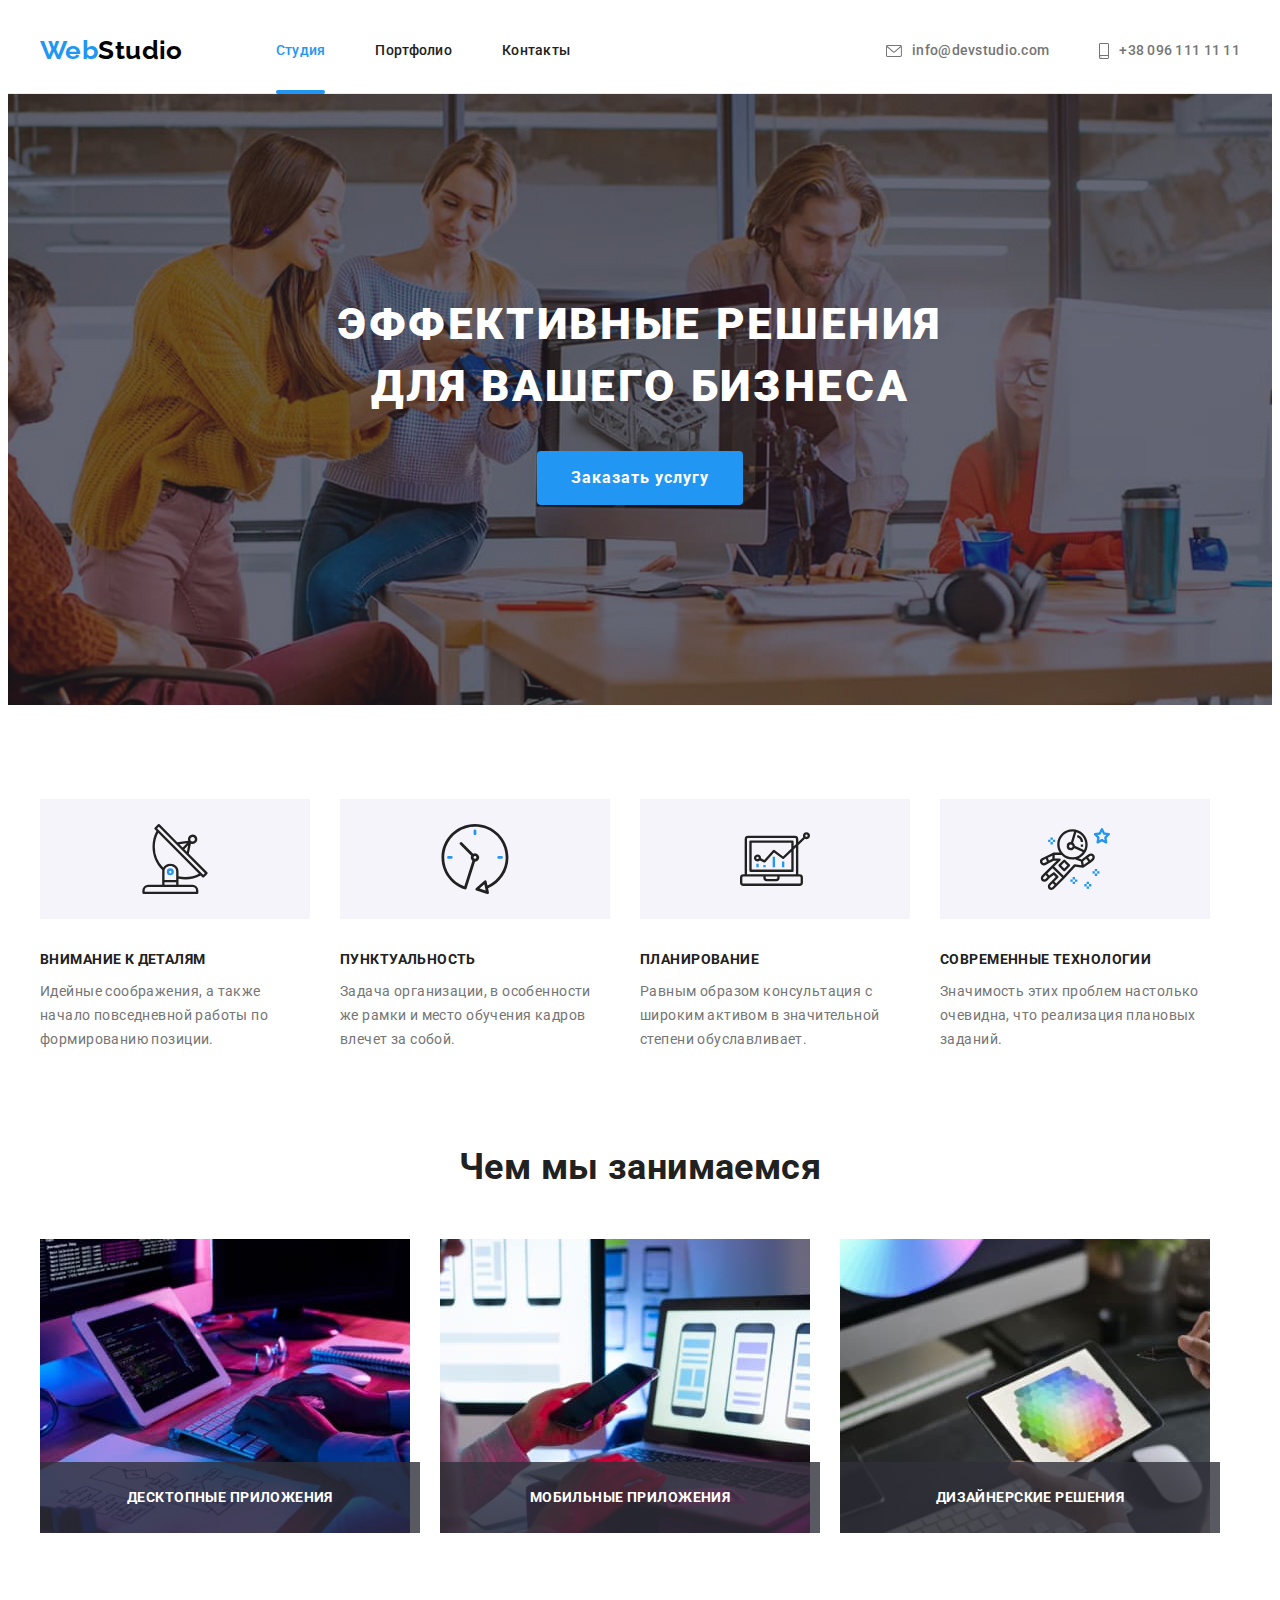
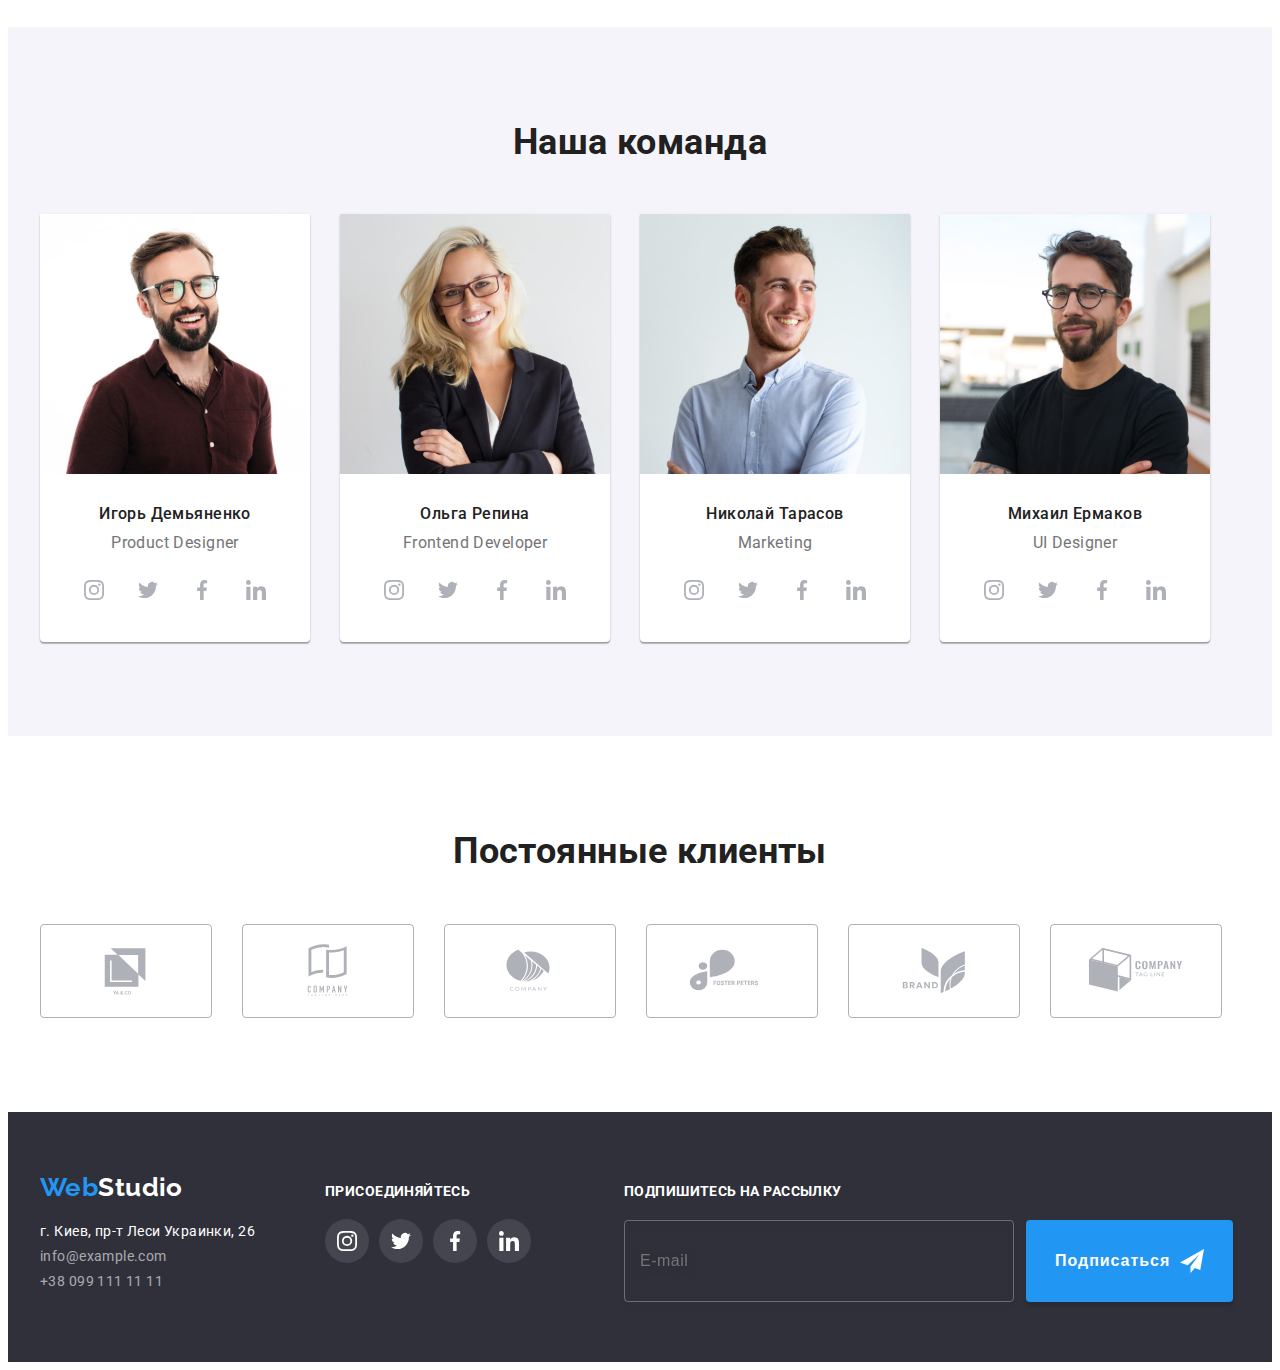
==== index.html @ ce12e142 "add base" ====
<!DOCTYPE html>
<html lang="ru">
  <head>
    <meta charset="UTF-8" />
    <meta http-equiv="X-UA-Compatible" content="IE=edge" />
    <meta name="viewport" content="width=device-width, initial-scale=1.0" />
    <title>Студія</title>
    <link rel="preconnect" href="https://fonts.googleapis.com" />
    <link rel="preconnect" href="https://fonts.gstatic.com" crossorigin />
    <link
      href="https://fonts.googleapis.com/css2?family=Raleway:wght@700&family=Roboto:wght@400;500;700;900&display=swap"
      rel="stylesheet"
    />
    <link
      rel="stylesheet"
      href="https://cdnjs.cloudflare.com/ajax/libs/modern-normalize/1.1.0/modern-normalize.min.css"
      integrity="sha512-wpPYUAdjBVSE4KJnH1VR1HeZfpl1ub8YT/NKx4PuQ5NmX2tKuGu6U/JRp5y+Y8XG2tV+wKQpNHVUX03MfMFn9Q=="
      crossorigin="anonymous"
      referrerpolicy="no-referrer"
    />
    <link rel="stylesheet" href="./css/styles.css" />
  </head>
  <body>
    <header class="page-header">
      <div class="container">
        <nav>
          <a href="./index.html" lang="en" class="link logo"
            ><span class="logo-accent">Web</span><span class="logo-main">Studio</span></a
          >
          <ul class="list site-nav">
            <li class="item"><a href="./index.html" class="link current">Студия</a></li>
            <li class="item"><a href="./portfolio.html" class="link">Портфолио</a></li>
            <li class="item"><a href="#" class="link">Контакты</a></li>
          </ul>
        </nav>

        <ul class="list contact-nav">
          <li class="item">
            <a href="mailto:info@devstudio.com" class="link"
              ><svg width="16" height="12 " class="icon-nav">
                <use href="./images/icons.svg#icon-mail"></use></svg
              >info@devstudio.com</a
            >
          </li>
          <li class="item">
            <a href="tel:+380961111111" class="link"
              ><svg width="10" height="16 " class="icon-nav">
                <use href="./images/icons.svg#icon-phone"></use></svg
              >+38 096 111 11 11</a
            >
          </li>
        </ul>
      </div>
    </header>

    <main>
      <section class="hero">
        <h1 class="hero-title">Эффективные решения для вашего бизнеса</h1>
        <button type="button" class="button" data-modal-open>Заказать услугу</button>
      </section>

      <section class="benefits section">
        <div class="container">
          <h2 class="visually-hidden">Наши преимущества</h2>
          <ul class="list">
            <li class="item">
              <div class="benefits-icon">
                <svg height="70" width="70">
                  <use href="./images/icons.svg#icon-antenna"></use>
                </svg>
              </div>
              <h3 class="title">Внимание к деталям</h3>
              <p class="text">
                Идейные соображения, а также начало повседневной работы по формированию позиции.
              </p>
            </li>
            <li class="item">
              <div class="benefits-icon">
                <svg height="70" width="70">
                  <use href="./images/icons.svg#icon-clock"></use>
                </svg>
              </div>
              <h3 class="title">Пунктуальность</h3>
              <p class="text">
                Задача организации, в особенности же рамки и место обучения кадров влечет за собой.
              </p>
            </li>
            <li class="item">
              <div class="benefits-icon">
                <svg height="70" width="70">
                  <use href="./images/icons.svg#icon-diagram"></use>
                </svg>
              </div>
              <h3 class="title">Планирование</h3>
              <p class="text">
                Равным образом консультация с широким активом в значительной степени обуславливает.
              </p>
            </li>
            <li class="item">
              <div class="benefits-icon">
                <svg height="70" width="70">
                  <use href="./images/icons.svg#icon-astronaut"></use>
                </svg>
              </div>
              <h3 class="title">Современные технологии</h3>
              <p class="text">
                Значимость этих проблем настолько очевидна, что реализация плановых заданий.
              </p>
            </li>
          </ul>
        </div>
      </section>

      <section class="about-us section">
        <div class="container">
          <h2 class="title">Чем мы занимаемся</h2>
          <ul class="list">
            <li class="item">
              <img src="./images/img-1.jpg" alt="Программист пишет код" width="370" height="294" />
              <p class="text">Десктопные приложения</p>
            </li>
            <li class="item">
              <img
                src="./images/img-2.jpg"
                alt="Дизайнер разрабатывает мобильный дизайн"
                width="370"
                height="294"
              />
              <p class="text">Мобильные приложения</p>
            </li>
            <li class="item">
              <img
                src="./images/img-3.jpg"
                alt="Дизайнер выбирает цвет на планшете"
                width="370"
                height="294"
              />
              <p class="text">Дизайнерские решения</p>
            </li>
          </ul>
        </div>
      </section>

      <section class="command section">
        <div class="container">
          <h2 class="title">Наша команда</h2>
          <ul class="list">
            <li class="command-card">
              <img
                src="./images/photo-1.jpg"
                alt="Игоря Демьяненко, фото"
                width="270"
                height="260"
                class="photo"
              />
              <h3 class="title">Игорь Демьяненко</h3>
              <p class="text">Product Designer</p>
              <ul class="command-social list">
                <li class="command-icon-box">
                  <a href="https://www.instagram.com/" class="command-icon-link link"
                    ><svg width="20" height="20" class="command-icon">
                      <use href="./images/icons.svg#icon-instagram"></use></svg
                  ></a>
                </li>
                <li class="command-icon-box">
                  <a href="https://twitter.com/" class="command-icon-link link"
                    ><svg width="20" height="20" class="command-icon">
                      <use href="./images/icons.svg#icon-twitter"></use></svg
                  ></a>
                </li>
                <li class="command-icon-box">
                  <a href="https://www.facebook.com/" class="command-icon-link link"
                    ><svg width="20" height="20" class="command-icon">
                      <use href="./images/icons.svg#icon-facebook"></use></svg
                  ></a>
                </li>
                <li class="command-icon-box">
                  <a href="https://www.linkedin.com/" class="command-icon-link link"
                    ><svg width="20" height="20" class="command-icon">
                      <use href="./images/icons.svg#icon-linkedin"></use></svg
                  ></a>
                </li>
              </ul>
            </li>
            <li class="command-card">
              <img
                src="./images/photo-2.jpg"
                alt="Ольга Репина, фото"
                width="270"
                height="260"
                class="photo"
              />
              <h3 class="title">Ольга Репина</h3>
              <p class="text">Frontend Developer</p>
              <ul class="command-social list">
                <li class="command-icon-box">
                  <a href="https://www.instagram.com/" class="command-icon-link link"
                    ><svg width="20" height="20" class="command-icon">
                      <use href="./images/icons.svg#icon-instagram"></use></svg
                  ></a>
                </li>
                <li class="command-icon-box">
                  <a href="https://twitter.com/" class="command-icon-link link"
                    ><svg width="20" height="20" class="command-icon">
                      <use href="./images/icons.svg#icon-twitter"></use></svg
                  ></a>
                </li>
                <li class="command-icon-box">
                  <a href="https://www.facebook.com/" class="command-icon-link link"
                    ><svg width="20" height="20" class="command-icon">
                      <use href="./images/icons.svg#icon-facebook"></use></svg
                  ></a>
                </li>
                <li class="command-icon-box">
                  <a href="https://www.linkedin.com/" class="command-icon-link link"
                    ><svg width="20" height="20" class="command-icon">
                      <use href="./images/icons.svg#icon-linkedin"></use></svg
                  ></a>
                </li>
              </ul>
            </li>
            <li class="command-card">
              <img
                src="./images/photo-3.jpg"
                alt="Николай Тарасов, фото"
                width="270"
                height="260"
                class="photo"
              />
              <h3 class="title">Николай Тарасов</h3>
              <p class="text">Marketing</p>
              <ul class="command-social list">
                <li class="command-icon-box">
                  <a href="https://www.instagram.com/" class="command-icon-link link"
                    ><svg width="20" height="20" class="command-icon">
                      <use href="./images/icons.svg#icon-instagram"></use></svg
                  ></a>
                </li>
                <li class="command-icon-box">
                  <a href="https://twitter.com/" class="command-icon-link link"
                    ><svg width="20" height="20" class="command-icon">
                      <use href="./images/icons.svg#icon-twitter"></use></svg
                  ></a>
                </li>
                <li class="command-icon-box">
                  <a href="https://www.facebook.com/" class="command-icon-link link"
                    ><svg width="20" height="20" class="command-icon">
                      <use href="./images/icons.svg#icon-facebook"></use></svg
                  ></a>
                </li>
                <li class="command-icon-box">
                  <a href="https://www.linkedin.com/" class="command-icon-link link"
                    ><svg width="20" height="20" class="command-icon">
                      <use href="./images/icons.svg#icon-linkedin"></use></svg
                  ></a>
                </li>
              </ul>
            </li>
            <li class="command-card">
              <img
                src="./images/photo-4.jpg"
                alt="Михаил Ермаков, фото"
                width="270"
                height="260"
                class="photo"
              />
              <h3 class="title">Михаил Ермаков</h3>
              <p class="text">UI Designer</p>
              <ul class="command-social list">
                <li class="command-icon-box">
                  <a href="https://www.instagram.com/" class="command-icon-link link"
                    ><svg width="20" height="20" class="command-icon">
                      <use href="./images/icons.svg#icon-instagram"></use></svg
                  ></a>
                </li>
                <li class="command-icon-box">
                  <a href="https://twitter.com/" class="command-icon-link link"
                    ><svg width="20" height="20" class="command-icon">
                      <use href="./images/icons.svg#icon-twitter"></use></svg
                  ></a>
                </li>
                <li class="command-icon-box">
                  <a href="https://www.facebook.com/" class="command-icon-link link"
                    ><svg width="20" height="20" class="command-icon">
                      <use href="./images/icons.svg#icon-facebook"></use></svg
                  ></a>
                </li>
                <li class="command-icon-box">
                  <a href="https://www.linkedin.com/" class="command-icon-link link"
                    ><svg width="20" height="20" class="command-icon">
                      <use href="./images/icons.svg#icon-linkedin"></use></svg
                  ></a>
                </li>
              </ul>
            </li>
          </ul>
        </div>
      </section>

      <section class="clients section">
        <h2 class="title">Постоянные клиенты</h2>

        <div class="container">
          <ul class="list clients">
            <li class="clients-icon-box">
              <a href="#" class="clients-icon-link link"
                ><svg width="106" height="60" class="clients-icon">
                  <use href="./images/icons.svg#icon-logo-1"></use></svg
              ></a>
            </li>
            <li class="clients-icon-box">
              <a href="#" class="clients-icon-link link"
                ><svg width="106" height="60" class="clients-icon">
                  <use href="./images/icons.svg#icon-logo-2"></use></svg
              ></a>
            </li>
            <li class="clients-icon-box">
              <a href="#" class="clients-icon-link link"
                ><svg width="106" height="60" class="clients-icon">
                  <use href="./images/icons.svg#icon-logo-3"></use></svg
              ></a>
            </li>
            <li class="clients-icon-box">
              <a href="#" class="clients-icon-link link"
                ><svg width="106" height="60" class="clients-icon">
                  <use href="./images/icons.svg#icon-logo-4"></use></svg
              ></a>
            </li>
            <li class="clients-icon-box">
              <a href="#" class="clients-icon-link link"
                ><svg width="106" height="60" class="clients-icon">
                  <use href="./images/icons.svg#icon-logo-5"></use></svg
              ></a>
            </li>
            <li class="clients-icon-box">
              <a href="#" class="clients-icon-link link"
                ><svg width="106" height="60" class="clients-icon">
                  <use href="./images/icons.svg#icon-logo-6"></use></svg
              ></a>
            </li>
          </ul>
        </div>
      </section>
    </main>

    <footer class="footer">
      <div class="container">
        <div class="contact">
          <a href="#" lang="en" class="link logo"
            ><span class="logo-accent">Web</span><span class="logo-invert">Studio</span></a
          >
          <address class="footer-contacts">
            <ul class="list">
              <li class="item">
                <a href="https://bit.ly/3pXMvUd" class="link address"
                  >г. Киев, пр-т Леси Украинки, 26</a
                >
              </li>
              <li class="item">
                <a href="mailto:info@example.com" class="link">info@example.com</a>
              </li>
              <li class="item"><a href="tel:+380991111111" class="link">+38 099 111 11 11</a></li>
            </ul>
          </address>
        </div>

        <div class="social">
          <p class="title">присоединяйтесь</p>

          <ul class="social-list list">
            <li class="icon-box">
              <a href="https://www.instagram.com/" class="command-icon-link link"
                ><svg width="20" height="20" class="icon">
                  <use href="./images/icons.svg#icon-instagram"></use></svg
              ></a>
            </li>
            <li class="icon-box">
              <a href="https://twitter.com/" class="command-icon-link link"
                ><svg width="20" height="20" class="icon">
                  <use href="./images/icons.svg#icon-twitter"></use></svg
              ></a>
            </li>
            <li class="icon-box">
              <a href="https://www.facebook.com/" class="command-icon-link link"
                ><svg width="20" height="20" class="icon">
                  <use href="./images/icons.svg#icon-facebook"></use></svg
              ></a>
            </li>
            <li class="icon-box">
              <a href="https://www.linkedin.com/" class="command-icon-link link"
                ><svg width="20" height="20" class="icon">
                  <use href="./images/icons.svg#icon-linkedin"></use></svg
              ></a>
            </li>
          </ul>
        </div>

        <div class="subscribe">
          <p class="title subscribe-title">Подпишитесь на рассылку</p>
          <form class="subscribe-form">
            <input type="email" name="subscribe-mail" class="subscribe-mail" placeholder="E-mail">
            <button type="submit" class="subscribe-button"><span class="subscribe-button-text">Подписаться</span><svg width="24" height="24"><use href="./images/icons.svg#icon-send"></use></svg></button>
          </form>
        </div>
      </div>
    </footer>
    <div class="overlay is-hidden" data-modal >
      <div class="modal">
        <button type="button" class="modal-close" data-modal-close>
          <svg width="11" height="11"><use href="./images/icons.svg#icon-close" class="close-icon"></use></svg>
        </button>
        
        <p class="modal-title title">Оставьте свои данные, мы вам перезвоним</p>
        
        <form class="modal-form">
          <div class="modal-inputs">
            <div class="modal-field">
            <label for="user-name" class="modal-label">Имя</label>
            <div class="input-wrap">
              <input type="text" name="user-name" id="user-name" class="modal-input">
              <svg class="input-icon" width="18" height="18">
                <use href="./images/icons.svg#icon-user-name"></use>
              </svg>
            </div>
          </div>

          <div class="modal-field">
            <label for="user-phone" class="modal-label">Телефон</label>
            <div class="input-wrap">
              <input type="tel" name="user-phone" id="user-phone" class="modal-input">
              <svg class="input-icon" width="18" height="18">
                <use href="./images/icons.svg#icon-user-phone"></use>
              </svg>
            </div>
          </div>

          <div class="modal-field">
            <label for="user-mail" class="modal-label">Почта</label>
            <div class="input-wrap">
              <input type="email" name="user-mail" id="user-mail" class="modal-input">
              <svg class="input-icon" width="18" height="18">
                <use href="./images/icons.svg#icon-user-mail"></use>
              </svg>
            </div>
          </div>

          <div class="modal-field">
            <label for="user-text" class="modal-label">Комментарий</label>
            <textarea name="user-text" id="user-text" class="input-textarea" placeholder="Введите текст"></textarea>
          </div>
        </div>

        <div class="modal-field check">
          <input type="checkbox" name="policy" id="policy" class="visually-hidden input-check">
          <label for="policy" class="check-text">
            <span>
            <svg class="check-icon" width="14" height="13">
              <use href="./images/icons.svg#icon-check"></use>
            </svg>
          </span>
          Соглашаюсь с рассылкой и принимаю <a href="#" class="offer-link">Условия договора</a>
        </label>
      </div>
        <div class="button-wrap">        
          <button type="submit" class="modal-button">Отправить</button>
        </div>
        </form>
      </div>
    </div>

    <script src="./js/modal.js"></script>
  </body>
</html>
---- css/styles.css ----
/* Переменные */

:root {
  --primary-background-color: #ffffff;
  --secondary-background-color: #f5f4fa;
  --primary-text-color: #757575;
  --secondary-text-color: #212121;
  --accent: #2196f3;
  --button-hover: #188ce8;
  --logo-color: #000000;
  --input-text-color: #000000;
  --invert-text-color: #ffffff;
  --third-text-color: rgba(255, 255, 255, 0.6);
  --third-background-color: #2f303a;
  --header-border: #ececec;
  --card-set-gap: 30px;
  --icon-color: #afb1b8;
  --main-transition: 250ms cubic-bezier(0.4, 0, 0.2, 1);
}

/* Общие стили и стили для сброса */
body {
  font-family: 'Roboto', sans-serif;
  background-color: var(--primary-background-color);
  color: var(--primary-text-color);
  font-size: 14px;
  letter-spacing: 0.03em;
}

.visually-hidden {
  position: absolute;
  width: 1px;
  height: 1px;
  margin: -1px;
  border: 0;
  padding: 0;

  white-space: nowrap;
  clip-path: inset(100%);
  clip: rect(0 0 0 0);
  overflow: hidden;
}

.container {
  width: 1200px;
  padding-left: 15px;
  padding-right: 15px;
  margin-left: auto;
  margin-right: auto;
}

.section {
  padding-top: 94px;
  padding-bottom: 94px;
}

img {
  display: block;
  max-width: 100%;
  height: auto;
}

.list {
  list-style: none;
  padding: 0;
  margin: 0;
}

.title {
  color: var(--secondary-text-color);
  margin: 0;
}

.text {
  margin: 0;
}

.link {
  text-decoration: none;
}

.logo {
  font-family: 'Raleway', sans-serif;
  font-weight: 700;
  font-size: 26px;
  line-height: 1.2;
}

/* Хедер */
.page-header {
  border-bottom: 1px solid var(--header-border);
}

.page-header > .container {
  display: flex;
  align-items: center;
}

.page-header nav {
  display: flex;
  align-items: center;
}

.page-header .logo {
  margin-right: 93px;
}

.logo-accent {
  color: var(--accent);
}

.logo-main {
  color: var(--logo-color);
}

.site-nav,
.contact-nav {
  display: flex;
  margin-left: auto;
}

.site-nav .item:not(:last-child),
.contact-nav .item:not(:last-child) {
  margin-right: 50px;
}

.icon-nav {
  fill: currentColor;
  margin-right: 10px;
}

.site-nav .link {
  display: inline-block;

  color: var(--secondary-text-color);

  padding-top: 32px;
  padding-bottom: 32px;

  font-weight: 500;
  line-height: 1.14;
  letter-spacing: 0.02em;
  transition: color var(--main-transition);
}

.site-nav .link:hover,
.site-nav .link:focus {
  color: var(--accent);
}

.site-nav .current {
  position: relative;
  color: var(--accent);
}

.site-nav .current::after {
  position: absolute;
  content: '';
  width: 100%;
  height: 4px;
  border-radius: 2px;
  bottom: -4px;
  left: 0;
  background-color: var(--accent);
}

.contact-nav .link {
  display: flex;
  align-items: center;
  color: var(--primary-text-color);

  padding-top: 32px;
  padding-bottom: 32px;

  font-weight: 500;
  line-height: 1.5;
  letter-spacing: 0.02em;

  transition: color var(--main-transition);
}

.contact-nav .link:hover,
.contact-nav .link:focus {
  color: var(--accent);
}

/* Футер */
.footer {
  background-color: var(--third-background-color);
  padding-top: 60px;
  padding-bottom: 60px;
}

.footer .container {
  display: flex;
  align-items: baseline;
}

.footer .contact {
  margin-right: 70px;
}

.footer .link.logo {
  display: inline-block;
  margin-bottom: 20px;
}

.logo-invert {
  color: var(--invert-text-color);
}

.footer-contacts {
  font-style: normal;
}

.footer-contacts .item:not(:last-child) {
  margin-bottom: 9px;
}

.footer-contacts .link {
  color: var(--third-text-color);
  transition: color var(--main-transition);
}

.footer-contacts .link:hover,
.footer-contacts .link:focus {
  color: var(--accent);
}

.footer-contacts .address {
  color: var(--invert-text-color);
}

.footer .social{
  margin-right: 93px;
}

.social .title {
  font-weight: 700;
  font-size: 14px;
  line-height: 1.15;
  text-transform: uppercase;
  color: var(--invert-text-color);
  margin-bottom: 20px;
}

.social-list {
  display: flex;
}

.footer .icon-box {
  display: flex;
  width: 44px;
  height: 44px;
  background-color: rgba(255, 255, 255, 0.1);
  border-radius: 50%;
  justify-content: center;
  align-items: center;
  transition: background-color var(--main-transition);
}

.footer .icon-box:not(:last-child) {
  margin-right: 10px;
}

.footer .icon-box > .link {
  display: flex;
  fill: var(--invert-text-color);
}

.footer .icon-box:hover {
  background-color: var(--accent);
}

/* Герой */
.hero {
  background-color: var(--third-background-color);
  background-image: linear-gradient(to right, rgba(47, 48, 58, 0.4), rgba(47, 48, 58, 0.4)),
    url('../images/hero-bg.jpg');
  background-position: center;
  max-width: 1600px;
  margin: 0 auto;
  background-size: cover;
  background-repeat: no-repeat;

  text-align: center;

  padding-top: 200px;
  padding-bottom: 200px;
}

.hero-title {
  color: var(--invert-text-color);

  margin-top: 0;
  margin-bottom: 34px;
  margin-left: auto;
  margin-right: auto;

  width: 696px;

  font-weight: 900;
  font-size: 44px;
  line-height: 1.4;
  letter-spacing: 0.06em;
  text-transform: uppercase;
}

.button {
  display: inline-block;
  background-color: var(--accent);
  border-radius: 4px;
  border-color: transparent;
  color: var(--invert-text-color);
  padding: 10px 32px;
  font-family: inherit;
  font-weight: 700;
  font-size: 16px;
  line-height: 1.88;
  text-align: center;
  letter-spacing: 0.06em;

  transition: background-color var(--main-transition);
}

.button:hover {
  cursor: pointer;
}

.button:hover,
.button:focus {
  background-color: var(--button-hover);
}

/* Преимущества */
.benefits .list {
  display: flex;
}

.benefits .item {
  width: 270px;
}

.benefits .item:not(:last-child) {
  margin-right: 30px;
}

.benefits-icon {
  background-color: var(--secondary-background-color);
  width: 270px;
  height: 120px;
  align-items: center;
  display: flex;
  align-items: center;
  justify-content: center;
  margin-bottom: 30px;
}

.benefits .title {
  margin-bottom: 10px;

  font-weight: 700;
  font-size: 14px;
  line-height: 1.5;
  text-transform: uppercase;
}

.benefits .text {
  line-height: 1.7;
}

/* Чем мы занимаемся */
.about-us {
  padding-top: 0%;
}

.about-us .list {
  display: flex;
}

.about-us .item:not(:last-child) {
  margin-right: 30px;
}

.about-us .title {
  margin-bottom: 50px;

  font-weight: 700;
  font-size: 36px;
  line-height: 1.2;
  text-align: center;
}

.about-us .item {
  position: relative;
}

.about-us .text {
  position: absolute;
  bottom: 0;
  width: 100%;
  padding: 27px 5px;

  background: rgba(47, 48, 58, 0.8);

  font-weight: 700;
  font-size: 14px;
  line-height: 1.2;
  text-align: center;
  letter-spacing: 0.03em;
  text-transform: uppercase;

  color: var(--invert-text-color);
}

/* Команда */
.command {
  background-color: var(--secondary-background-color);
}

.command .list {
  display: flex;
}

.command .title {
  font-weight: 700;
  margin-bottom: 50px;
  font-size: 36px;
  line-height: 1.2;
  text-align: center;
}

.command-card {
  width: 270px;

  background: var(--primary-background-color);

  box-shadow: 0px 1px 3px rgba(0, 0, 0, 0.12), 0px 1px 1px rgba(0, 0, 0, 0.14),
    0px 2px 1px rgba(0, 0, 0, 0.2);
  border-radius: 0px 0px 4px 4px;
}

.command-card:not(:last-child) {
  margin-right: 30px;
}

.command-card .photo {
  margin-bottom: 30px;
}

.command-card .title {
  margin-bottom: 10px;
  font-weight: 500;
  font-size: 16px;
  line-height: 1.2;
  text-align: center;
}

.command-card .text {
  font-size: 16px;
  line-height: 1.2;
  text-align: center;
  margin-bottom: 16px;
}

.command-social {
  display: flex;
  width: 206px;
  margin: 0 auto 30px;
}

.command-icon-box:not(:last-child) {
  margin-right: 10px;
}

.command-icon-link {
  width: 44px;
  height: 44px;
  border-radius: 50%;
  background-color: transparent;
  display: flex;
  align-items: center;
  justify-content: center;
  transition: background-color var(--main-transition);
}

.command-icon {
  fill: var(--icon-color);
  transition: fill var(--main-transition);
}

.command-icon-link:hover {
  background-color: var(--accent);
}

.command-icon-link:hover > .command-icon {
  fill: var(--invert-text-color);
}

/* Клиенты */
.clients .title {
  margin-top: 0;
  margin-bottom: 50px;

  font-weight: 700;
  font-size: 36px;
  line-height: 1.2;
  text-align: center;
  color: var(--secondary-text-color);
}

.clients.list {
  display: flex;
}

.clients-icon-box:not(:last-child) {
  margin-right: 30px;
}

.clients-icon-link {
  width: 170px;
  height: 92px;
  border-radius: 4px;
  border: 1px solid;
  border-color: var(--icon-color);
  display: flex;
  justify-content: center;
  align-items: center;
  transition: border-color var(--main-transition);
}

.clients-icon {
  fill: var(--icon-color);
  transition: fill var(--main-transition);
}

.clients-icon-link:hover {
  border-color: var(--accent);
}

.clients-icon-link:hover .clients-icon {
  fill: var(--accent);
}

/* Портфолио */

.portfolio .menu {
  display: flex;
  justify-content: center;
  margin-bottom: 50px;
}

.button-menu {
  background-color: var(--secondary-background-color);
  border-radius: 4px;
  border-color: transparent;
  color: var(--secondary-text-color);

  padding: 6px 22px;

  font-family: inherit;
  font-weight: 500;
  font-size: 16px;
  line-height: 1.6;
  text-align: center;

  transition: background-color var(--main-transition), box-shadow var(--main-transition),
    color var(--main-transition);
}

.menu .item:not(:last-child) {
  margin-right: 8px;
}

.button-menu:hover,
.button-menu:focus {
  background-color: var(--accent);
  box-shadow: 0px 3px 1px rgba(0, 0, 0, 0.1), 0px 1px 2px rgba(0, 0, 0, 0.08),
    0px 2px 2px rgba(0, 0, 0, 0.12);
  color: var(--invert-text-color);
}

/* Карточки и сетка - Портфолио */

.portfolio .cards {
  display: flex;
  flex-wrap: wrap;

  margin-right: calc(-1 * var(--card-set-gap));
  margin-bottom: calc(-1 * var(--card-set-gap));
}

.portfolio-card {
  flex-basis: calc(100% / 3 - var(--card-set-gap));
  margin-right: var(--card-set-gap);
  margin-bottom: var(--card-set-gap);
  border-left: 1px solid #eeeeee;
  border-right: 1px solid #eeeeee;
  border-bottom: 1px solid #eeeeee;

  transition: box-shadow var(--main-transition);
}

.portfolio-card:hover {
  box-shadow: 0px 1px 1px rgba(0, 0, 0, 0.12), 0px 4px 4px rgba(0, 0, 0, 0.06),
    1px 4px 6px rgba(0, 0, 0, 0.16);
}

.portfolio-card:hover .hidden-text {
  transform: translateY(0%);
}

.portfolio-card .content {
  padding: 20px 24px;
}

.portfolio-card .title {
  margin-bottom: 5px;

  font-weight: 700;
  font-size: 18px;
  line-height: 2;
  letter-spacing: 0.06em;
}

.portfolio-card .wrapper {
  position: relative;
  overflow: hidden;
}

.portfolio-card .text {
  font-size: 16px;
  line-height: 1.9;
}

.portfolio-card .hidden-text {
  position: absolute;
  top: 0;
  color: var(--invert-text-color);
  background: rgba(33, 150, 243, 0.9);
  font-size: 18px;
  line-height: 1.56;
  letter-spacing: 0.03em;
  padding: 63px 24px;
  transform: translateY(100%);
  transition: transform var(--main-transition);
}

/* Модалка */

.overlay {
  width: 100%;
  height: 100%;
  position: fixed;
  top: 0;
  background: rgba(0, 0, 0, 0.2);
  transition: opacity var(--main-transition), visibility var(--main-transition);
}

.overlay.is-hidden .modal {
  transform: translate(-50%, -50%) scale(0);
}

.modal {
  position: absolute;
  width: 528px;
  height: 581px;
  background: var(--primary-background-color);
  box-shadow: 0px 1px 3px rgba(0, 0, 0, 0.12), 0px 1px 1px rgba(0, 0, 0, 0.14),
    0px 2px 1px rgba(0, 0, 0, 0.2);
  border-radius: 4px;
  padding: 40px;
  top: 50%;
  left: 50%;
  transform: translate(-50%, -50%);
  transition: transform var(--main-transition);
}

.modal-close {
  position: absolute;
  top: 8px;
  right: 8px;
  width: 30px;
  height: 30px;
  padding: 10px;

  background: var(--primary-background-color);
  border: 1px solid rgba(0, 0, 0, 0.1);
  border-radius: 50%;

  display: flex;
  justify-content: center;
  align-items: center;
}

.close-icon {
  fill: var(--logo-color);
  transition: fill var(--main-transition);

}

.modal-close:hover .close-icon,
.modal-close:focus .close-icon{
  fill: var(--accent);
}

.is-hidden {
  opacity: 0;
  visibility: hidden;
  pointer-events: none;
}

.modal-title{
font-weight: 700;
font-size: 20px;
line-height: 1.15;
text-align: center;
letter-spacing: 0.03em;
color:var(--secondary-text-color);
margin-bottom: 12px;
}

.modal-inputs{
  margin-bottom: 20px;
}

.modal-field.check{
margin-bottom: 30px;
}

.modal-input,
.input-textarea{
  outline: none;
  width: 100%;
  height: 40px;
  border: 1px solid rgba(33, 33, 33, 0.2);
  border-radius: 4px;

  padding: 12px 42px;
  font-size: 14px;
  line-height: 1.5;
  letter-spacing: 0.01em;
  color: var(--input-text-color);
  transition: border var(--main-transition); 

}

.modal-input:focus,
.input-textarea:focus{
  border: 1px solid var(--accent);
}

.input-wrap{
  position: relative;
  margin-top: 4px;
}

.input-icon{
  position: absolute;
  top: 50%;
  transform: translateY(-50%);
  left: 12px;
  fill: var(--secondary-text-color);
  transition: fill var(--main-transition); 
}

.modal-input:focus + .input-icon{
  fill: var(--accent);
}

.input-textarea{
  margin-top: 4px;
  padding: 12px 16px;
  height: 120px;
  resize: none;
}

.input-textarea::placeholder{
  font-weight: 400;
font-size: 14px;
line-height: 1.14;
letter-spacing: 0.01em;

color: rgba(117, 117, 117, 0.5);
}

.check-text,
.offer-link{
font-weight: 400;
font-size: 14px;
line-height: 1.71;
letter-spacing: 0.03em;
color: var(--primary-text-color);
display: flex;
justify-content: center;
}

.check-text span{
  display: flex;
  justify-content: center;
  align-items: center;
  width: 16px;
  height: 15px;
  border: 2px solid #303030;
  border-radius: 2px;
  margin-right: 10px;
  transition: background-color var(--main-transition), border var(--main-transition); 

}

.check-icon{
  fill:transparent;
  transition: fill var(--main-transition); 

}

.input-check:checked + .check-text span{
  background-color: var(--accent);
  border: none;
}

.input-check:checked + .check-text .check-icon{
  fill: var(--primary-background-color);
}


.offer-link{
  color: var(--accent);
  text-decoration: underline var(--accent);
}

.button-wrap{
  text-align: center;
}

.modal-button{
  display: inline-block;
  background-color: var(--accent);
  border-radius: 4px;
  border-color: transparent;
  color: var(--invert-text-color);
  font-family: inherit;
  font-weight: 700;
  font-size: 16px;
  line-height: 1.88;
  text-align: center;
  letter-spacing: 0.06em;
  padding: 10px 55px;
  transition: background-color var(--main-transition); 
}

.modal-button:hover {
  cursor: pointer;
}

.modal-button:hover,
.modal-button:focus {
  background-color: var(--button-hover);
}

/* Subscribe form */
.subscribe-form{
  display: flex;
}

.subscribe-title{
font-weight: 700;
font-size: 14px;
line-height: 1.14;
letter-spacing: 0.03em;
text-transform: uppercase;
color: var(--invert-text-color);
margin-bottom: 20px;
}

.subscribe-mail{
width: 358px;
height: 50px;
outline: none;
border: 1px solid rgba(255, 255, 255, 0.3);
filter: drop-shadow(0px 4px 4px rgba(0, 0, 0, 0.15));
border-radius: 4px;
background-color: transparent;
padding: 15px 15px;
margin-right: 12px;
font-weight: 400;
font-size: 16px;
line-height: 1.25;
letter-spacing: 0.03em;
color: rgba(255, 255, 255, 0.6);
}

.subscribe-button{
  display: flex;
  align-items: center;
  background-color: var(--accent);
  border-radius: 4px;
  border: 0px transparent solid;
  box-shadow: 0px 4px 4px rgba(0, 0, 0, 0.15);
  padding: 10px 29px;
}

.subscribe-button-text{
  color: var(--invert-text-color);
  font-family: inherit;
  font-weight: 700;
  font-size: 16px;
  line-height: 1.88;
  text-align: center;
  letter-spacing: 0.06em;
  margin-right: 10px;
}
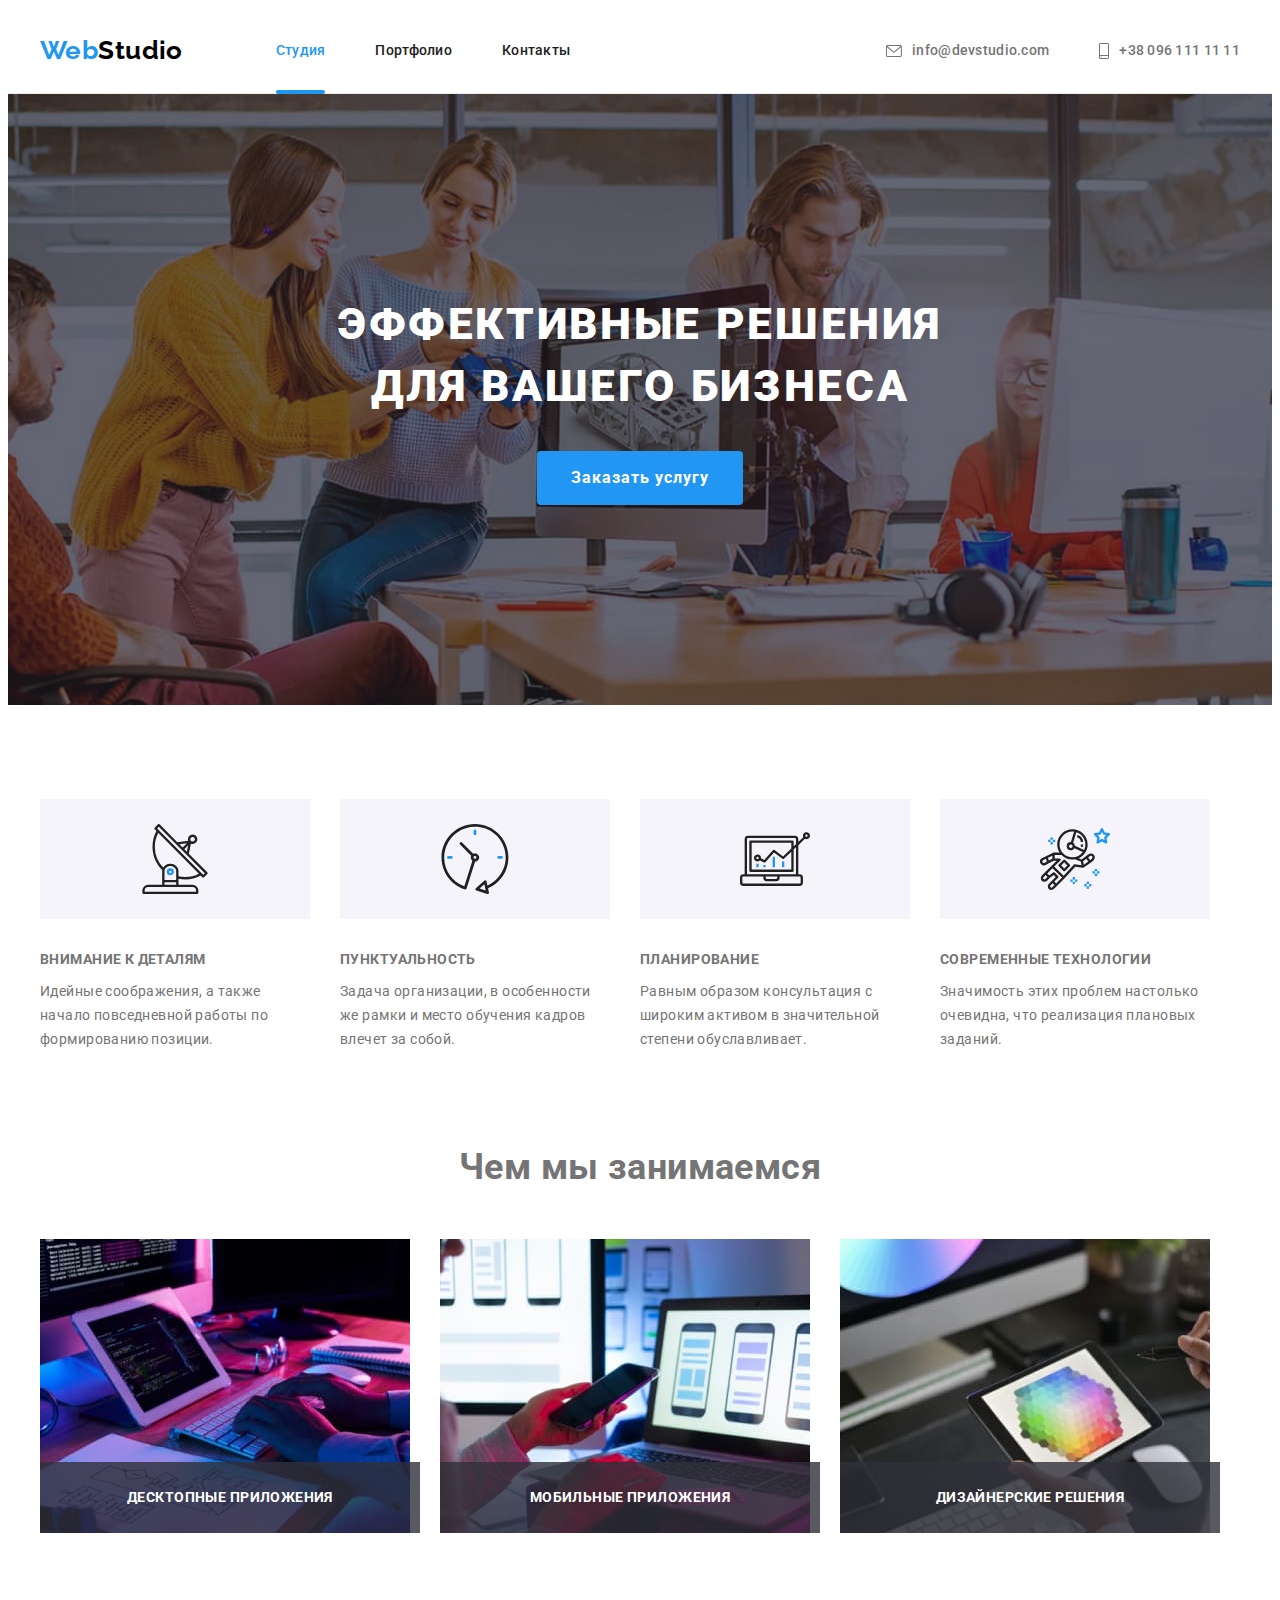
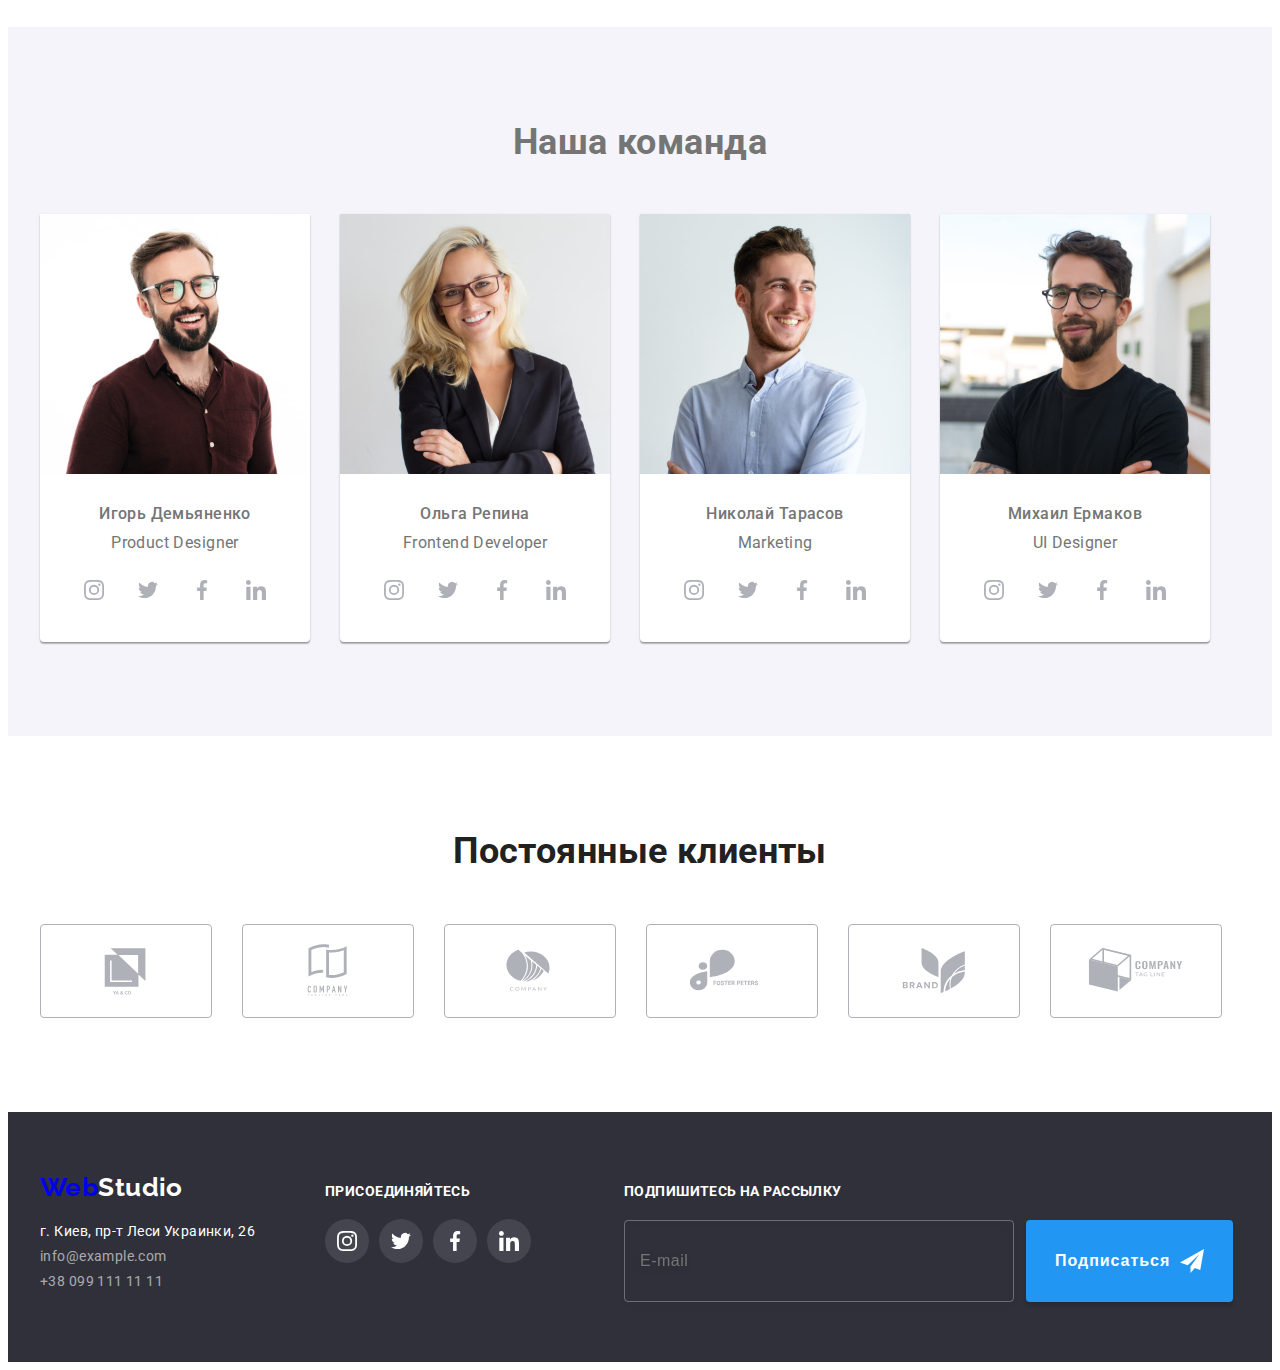
==== commit 725c7823: "BEM__header" ====
--- a/index.html
+++ b/index.html
@@ -22,29 +22,34 @@
   </head>
   <body>
     <header class="page-header">
-      <div class="container">
-        <nav>
-          <a href="./index.html" lang="en" class="link logo"
-            ><span class="logo-accent">Web</span><span class="logo-main">Studio</span></a
+      <div class="container page-header__container">
+        <nav class="nav">
+          <a href="./index.html" lang="en" class="logo"
+            ><span class="logo__accent-part">Web</span
+            ><span class="logo__main-part">Studio</span></a
           >
-          <ul class="list site-nav">
-            <li class="item"><a href="./index.html" class="link current">Студия</a></li>
-            <li class="item"><a href="./portfolio.html" class="link">Портфолио</a></li>
-            <li class="item"><a href="#" class="link">Контакты</a></li>
+          <ul class="site-nav">
+            <li class="site-nav__item">
+              <a href="./index.html" class="site-nav__link site-nav__link--current">Студия</a>
+            </li>
+            <li class="site-nav__item">
+              <a href="./portfolio.html" class="site-nav__link">Портфолио</a>
+            </li>
+            <li class="site-nav__item"><a href="#" class="site-nav__link">Контакты</a></li>
           </ul>
         </nav>
 
-        <ul class="list contact-nav">
-          <li class="item">
-            <a href="mailto:info@devstudio.com" class="link"
-              ><svg width="16" height="12 " class="icon-nav">
+        <ul class="contact-nav">
+          <li class="contact-nav__item">
+            <a href="mailto:info@devstudio.com" class="contact-nav__link"
+              ><svg width="16" height="12 " class="contact-nav__icon">
                 <use href="./images/icons.svg#icon-mail"></use></svg
               >info@devstudio.com</a
             >
           </li>
-          <li class="item">
-            <a href="tel:+380961111111" class="link"
-              ><svg width="10" height="16 " class="icon-nav">
+          <li class="contact-nav__item">
+            <a href="tel:+380961111111" class="contact-nav__link"
+              ><svg width="10" height="16 " class="contact-nav__icon">
                 <use href="./images/icons.svg#icon-phone"></use></svg
               >+38 096 111 11 11</a
             >
@@ -298,7 +303,7 @@
       </section>
 
       <section class="clients section">
-        <h2 class="title">Постоянные клиенты</h2>
+        <h2 class="title clients__title">Постоянные клиенты</h2>
 
         <div class="container">
           <ul class="list clients">
@@ -365,7 +370,7 @@
         </div>
 
         <div class="social">
-          <p class="title">присоединяйтесь</p>
+          <p class="social__title">присоединяйтесь</p>
 
           <ul class="social-list list">
             <li class="icon-box">
@@ -398,72 +403,82 @@
         <div class="subscribe">
           <p class="title subscribe-title">Подпишитесь на рассылку</p>
           <form class="subscribe-form">
-            <input type="email" name="subscribe-mail" class="subscribe-mail" placeholder="E-mail">
-            <button type="submit" class="subscribe-button"><span class="subscribe-button-text">Подписаться</span><svg width="24" height="24"><use href="./images/icons.svg#icon-send"></use></svg></button>
+            <input type="email" name="subscribe-mail" class="subscribe-mail" placeholder="E-mail" />
+            <button type="submit" class="subscribe-button">
+              <span class="subscribe-button-text">Подписаться</span
+              ><svg width="24" height="24"><use href="./images/icons.svg#icon-send"></use></svg>
+            </button>
           </form>
         </div>
       </div>
     </footer>
-    <div class="overlay is-hidden" data-modal >
+    <div class="overlay is-hidden" data-modal>
       <div class="modal">
         <button type="button" class="modal-close" data-modal-close>
-          <svg width="11" height="11"><use href="./images/icons.svg#icon-close" class="close-icon"></use></svg>
+          <svg width="11" height="11">
+            <use href="./images/icons.svg#icon-close" class="close-icon"></use>
+          </svg>
         </button>
-        
+
         <p class="modal-title title">Оставьте свои данные, мы вам перезвоним</p>
-        
+
         <form class="modal-form">
           <div class="modal-inputs">
             <div class="modal-field">
-            <label for="user-name" class="modal-label">Имя</label>
-            <div class="input-wrap">
-              <input type="text" name="user-name" id="user-name" class="modal-input">
-              <svg class="input-icon" width="18" height="18">
-                <use href="./images/icons.svg#icon-user-name"></use>
-              </svg>
+              <label for="user-name" class="modal-label">Имя</label>
+              <div class="input-wrap">
+                <input type="text" name="user-name" id="user-name" class="modal-input" />
+                <svg class="input-icon" width="18" height="18">
+                  <use href="./images/icons.svg#icon-user-name"></use>
+                </svg>
+              </div>
+            </div>
+
+            <div class="modal-field">
+              <label for="user-phone" class="modal-label">Телефон</label>
+              <div class="input-wrap">
+                <input type="tel" name="user-phone" id="user-phone" class="modal-input" />
+                <svg class="input-icon" width="18" height="18">
+                  <use href="./images/icons.svg#icon-user-phone"></use>
+                </svg>
+              </div>
+            </div>
+
+            <div class="modal-field">
+              <label for="user-mail" class="modal-label">Почта</label>
+              <div class="input-wrap">
+                <input type="email" name="user-mail" id="user-mail" class="modal-input" />
+                <svg class="input-icon" width="18" height="18">
+                  <use href="./images/icons.svg#icon-user-mail"></use>
+                </svg>
+              </div>
+            </div>
+
+            <div class="modal-field">
+              <label for="user-text" class="modal-label">Комментарий</label>
+              <textarea
+                name="user-text"
+                id="user-text"
+                class="input-textarea"
+                placeholder="Введите текст"
+              ></textarea>
             </div>
           </div>
 
-          <div class="modal-field">
-            <label for="user-phone" class="modal-label">Телефон</label>
-            <div class="input-wrap">
-              <input type="tel" name="user-phone" id="user-phone" class="modal-input">
-              <svg class="input-icon" width="18" height="18">
-                <use href="./images/icons.svg#icon-user-phone"></use>
-              </svg>
-            </div>
+          <div class="modal-field check">
+            <input type="checkbox" name="policy" id="policy" class="visually-hidden input-check" />
+            <label for="policy" class="check-text">
+              <span>
+                <svg class="check-icon" width="14" height="13">
+                  <use href="./images/icons.svg#icon-check"></use>
+                </svg>
+              </span>
+              Соглашаюсь с рассылкой и принимаю <a href="#" class="offer-link">Условия договора</a>
+            </label>
           </div>
-
-          <div class="modal-field">
-            <label for="user-mail" class="modal-label">Почта</label>
-            <div class="input-wrap">
-              <input type="email" name="user-mail" id="user-mail" class="modal-input">
-              <svg class="input-icon" width="18" height="18">
-                <use href="./images/icons.svg#icon-user-mail"></use>
-              </svg>
-            </div>
+          <div class="button-wrap">
+            <button type="submit" class="modal-button">Отправить</button>
           </div>
-
-          <div class="modal-field">
-            <label for="user-text" class="modal-label">Комментарий</label>
-            <textarea name="user-text" id="user-text" class="input-textarea" placeholder="Введите текст"></textarea>
-          </div>
-        </div>
-
-        <div class="modal-field check">
-          <input type="checkbox" name="policy" id="policy" class="visually-hidden input-check">
-          <label for="policy" class="check-text">
-            <span>
-            <svg class="check-icon" width="14" height="13">
-              <use href="./images/icons.svg#icon-check"></use>
-            </svg>
-          </span>
-          Соглашаюсь с рассылкой и принимаю <a href="#" class="offer-link">Условия договора</a>
-        </label>
-      </div>
-        <div class="button-wrap">        
-          <button type="submit" class="modal-button">Отправить</button>
-        </div>
         </form>
       </div>
     </div>
--- a/css/styles.css
+++ b/css/styles.css
@@ -18,7 +18,8 @@
   --main-transition: 250ms cubic-bezier(0.4, 0, 0.2, 1);
 }
 
-/* Общие стили и стили для сброса */
+/* Сброс*/
+
 body {
   font-family: 'Roboto', sans-serif;
   background-color: var(--primary-background-color);
@@ -26,6 +27,34 @@
   font-size: 14px;
   letter-spacing: 0.03em;
 }
+
+img {
+  display: block;
+  max-width: 100%;
+  height: auto;
+}
+
+ul {
+  list-style: none;
+  padding: 0;
+  margin: 0;
+}
+
+h1,
+h2,
+h3 {
+  margin: 0;
+}
+
+p {
+  margin: 0;
+}
+
+a {
+  text-decoration: none;
+}
+
+/* Утилиты */
 
 .visually-hidden {
   position: absolute;
@@ -54,29 +83,24 @@
   padding-bottom: 94px;
 }
 
-img {
-  display: block;
-  max-width: 100%;
-  height: auto;
-}
-
-.list {
-  list-style: none;
-  padding: 0;
-  margin: 0;
-}
-
-.title {
-  color: var(--secondary-text-color);
-  margin: 0;
-}
-
-.text {
-  margin: 0;
-}
-
-.link {
-  text-decoration: none;
+/* Хедер */
+
+.page-header {
+  border-bottom: 1px solid var(--header-border);
+}
+
+.page-header__container {
+  display: flex;
+  align-items: center;
+}
+
+.nav {
+  display: flex;
+  align-items: center;
+}
+
+.page-header .logo {
+  margin-right: 93px;
 }
 
 .logo {
@@ -86,30 +110,11 @@
   line-height: 1.2;
 }
 
-/* Хедер */
-.page-header {
-  border-bottom: 1px solid var(--header-border);
-}
-
-.page-header > .container {
-  display: flex;
-  align-items: center;
-}
-
-.page-header nav {
-  display: flex;
-  align-items: center;
-}
-
-.page-header .logo {
-  margin-right: 93px;
-}
-
-.logo-accent {
+.logo__accent-part {
   color: var(--accent);
 }
 
-.logo-main {
+.logo__main-part {
   color: var(--logo-color);
 }
 
@@ -119,17 +124,12 @@
   margin-left: auto;
 }
 
-.site-nav .item:not(:last-child),
-.contact-nav .item:not(:last-child) {
+.site-nav__item:not(:last-child),
+.contact-nav__item:not(:last-child) {
   margin-right: 50px;
 }
 
-.icon-nav {
-  fill: currentColor;
-  margin-right: 10px;
-}
-
-.site-nav .link {
+.site-nav__link {
   display: inline-block;
 
   color: var(--secondary-text-color);
@@ -143,17 +143,17 @@
   transition: color var(--main-transition);
 }
 
-.site-nav .link:hover,
-.site-nav .link:focus {
+.site-nav__link:hover,
+.site-nav__link:focus {
   color: var(--accent);
 }
 
-.site-nav .current {
+.site-nav__link--current {
   position: relative;
   color: var(--accent);
 }
 
-.site-nav .current::after {
+.site-nav__link--current::after {
   position: absolute;
   content: '';
   width: 100%;
@@ -164,7 +164,7 @@
   background-color: var(--accent);
 }
 
-.contact-nav .link {
+.contact-nav__link {
   display: flex;
   align-items: center;
   color: var(--primary-text-color);
@@ -179,9 +179,14 @@
   transition: color var(--main-transition);
 }
 
-.contact-nav .link:hover,
-.contact-nav .link:focus {
+.contact-nav__link:hover,
+.contact-nav__link:focus {
   color: var(--accent);
+}
+
+.contact-nav__icon {
+  fill: currentColor;
+  margin-right: 10px;
 }
 
 /* Футер */
@@ -231,11 +236,14 @@
   color: var(--invert-text-color);
 }
 
-.footer .social{
+.footer .social {
   margin-right: 93px;
 }
 
-.social .title {
+/* TODO: */
+
+.social__title {
+  margin: 0;
   font-weight: 700;
   font-size: 14px;
   line-height: 1.15;
@@ -498,7 +506,7 @@
 }
 
 /* Клиенты */
-.clients .title {
+.clients__title {
   margin-top: 0;
   margin-bottom: 50px;
 
@@ -696,11 +704,10 @@
 .close-icon {
   fill: var(--logo-color);
   transition: fill var(--main-transition);
-
 }
 
 .modal-close:hover .close-icon,
-.modal-close:focus .close-icon{
+.modal-close:focus .close-icon {
   fill: var(--accent);
 }
 
@@ -710,26 +717,27 @@
   pointer-events: none;
 }
 
-.modal-title{
-font-weight: 700;
-font-size: 20px;
-line-height: 1.15;
-text-align: center;
-letter-spacing: 0.03em;
-color:var(--secondary-text-color);
-margin-bottom: 12px;
-}
-
-.modal-inputs{
+.modal-title {
+  margin: 0;
+  font-weight: 700;
+  font-size: 20px;
+  line-height: 1.15;
+  text-align: center;
+  letter-spacing: 0.03em;
+  color: var(--secondary-text-color);
+  margin-bottom: 12px;
+}
+
+.modal-inputs {
   margin-bottom: 20px;
 }
 
-.modal-field.check{
-margin-bottom: 30px;
+.modal-field.check {
+  margin-bottom: 30px;
 }
 
 .modal-input,
-.input-textarea{
+.input-textarea {
   outline: none;
   width: 100%;
   height: 40px;
@@ -741,61 +749,60 @@
   line-height: 1.5;
   letter-spacing: 0.01em;
   color: var(--input-text-color);
-  transition: border var(--main-transition); 
-
+  transition: border var(--main-transition);
 }
 
 .modal-input:focus,
-.input-textarea:focus{
+.input-textarea:focus {
   border: 1px solid var(--accent);
 }
 
-.input-wrap{
+.input-wrap {
   position: relative;
   margin-top: 4px;
 }
 
-.input-icon{
+.input-icon {
   position: absolute;
   top: 50%;
   transform: translateY(-50%);
   left: 12px;
   fill: var(--secondary-text-color);
-  transition: fill var(--main-transition); 
-}
-
-.modal-input:focus + .input-icon{
+  transition: fill var(--main-transition);
+}
+
+.modal-input:focus + .input-icon {
   fill: var(--accent);
 }
 
-.input-textarea{
+.input-textarea {
   margin-top: 4px;
   padding: 12px 16px;
   height: 120px;
   resize: none;
 }
 
-.input-textarea::placeholder{
+.input-textarea::placeholder {
   font-weight: 400;
-font-size: 14px;
-line-height: 1.14;
-letter-spacing: 0.01em;
-
-color: rgba(117, 117, 117, 0.5);
+  font-size: 14px;
+  line-height: 1.14;
+  letter-spacing: 0.01em;
+
+  color: rgba(117, 117, 117, 0.5);
 }
 
 .check-text,
-.offer-link{
-font-weight: 400;
-font-size: 14px;
-line-height: 1.71;
-letter-spacing: 0.03em;
-color: var(--primary-text-color);
-display: flex;
-justify-content: center;
-}
-
-.check-text span{
+.offer-link {
+  font-weight: 400;
+  font-size: 14px;
+  line-height: 1.71;
+  letter-spacing: 0.03em;
+  color: var(--primary-text-color);
+  display: flex;
+  justify-content: center;
+}
+
+.check-text span {
   display: flex;
   justify-content: center;
   align-items: center;
@@ -804,36 +811,33 @@
   border: 2px solid #303030;
   border-radius: 2px;
   margin-right: 10px;
-  transition: background-color var(--main-transition), border var(--main-transition); 
-
-}
-
-.check-icon{
-  fill:transparent;
-  transition: fill var(--main-transition); 
-
-}
-
-.input-check:checked + .check-text span{
+  transition: background-color var(--main-transition), border var(--main-transition);
+}
+
+.check-icon {
+  fill: transparent;
+  transition: fill var(--main-transition);
+}
+
+.input-check:checked + .check-text span {
   background-color: var(--accent);
   border: none;
 }
 
-.input-check:checked + .check-text .check-icon{
+.input-check:checked + .check-text .check-icon {
   fill: var(--primary-background-color);
 }
 
-
-.offer-link{
+.offer-link {
   color: var(--accent);
   text-decoration: underline var(--accent);
 }
 
-.button-wrap{
-  text-align: center;
-}
-
-.modal-button{
+.button-wrap {
+  text-align: center;
+}
+
+.modal-button {
   display: inline-block;
   background-color: var(--accent);
   border-radius: 4px;
@@ -846,7 +850,7 @@
   text-align: center;
   letter-spacing: 0.06em;
   padding: 10px 55px;
-  transition: background-color var(--main-transition); 
+  transition: background-color var(--main-transition);
 }
 
 .modal-button:hover {
@@ -859,38 +863,39 @@
 }
 
 /* Subscribe form */
-.subscribe-form{
-  display: flex;
-}
-
-.subscribe-title{
-font-weight: 700;
-font-size: 14px;
-line-height: 1.14;
-letter-spacing: 0.03em;
-text-transform: uppercase;
-color: var(--invert-text-color);
-margin-bottom: 20px;
-}
-
-.subscribe-mail{
-width: 358px;
-height: 50px;
-outline: none;
-border: 1px solid rgba(255, 255, 255, 0.3);
-filter: drop-shadow(0px 4px 4px rgba(0, 0, 0, 0.15));
-border-radius: 4px;
-background-color: transparent;
-padding: 15px 15px;
-margin-right: 12px;
-font-weight: 400;
-font-size: 16px;
-line-height: 1.25;
-letter-spacing: 0.03em;
-color: rgba(255, 255, 255, 0.6);
-}
-
-.subscribe-button{
+.subscribe-form {
+  display: flex;
+}
+
+.subscribe-title {
+  margin: 0;
+  font-weight: 700;
+  font-size: 14px;
+  line-height: 1.14;
+  letter-spacing: 0.03em;
+  text-transform: uppercase;
+  color: var(--invert-text-color);
+  margin-bottom: 20px;
+}
+
+.subscribe-mail {
+  width: 358px;
+  height: 50px;
+  outline: none;
+  border: 1px solid rgba(255, 255, 255, 0.3);
+  filter: drop-shadow(0px 4px 4px rgba(0, 0, 0, 0.15));
+  border-radius: 4px;
+  background-color: transparent;
+  padding: 15px 15px;
+  margin-right: 12px;
+  font-weight: 400;
+  font-size: 16px;
+  line-height: 1.25;
+  letter-spacing: 0.03em;
+  color: rgba(255, 255, 255, 0.6);
+}
+
+.subscribe-button {
   display: flex;
   align-items: center;
   background-color: var(--accent);
@@ -900,7 +905,7 @@
   padding: 10px 29px;
 }
 
-.subscribe-button-text{
+.subscribe-button-text {
   color: var(--invert-text-color);
   font-family: inherit;
   font-weight: 700;
@@ -909,4 +914,4 @@
   text-align: center;
   letter-spacing: 0.06em;
   margin-right: 10px;
-}+}
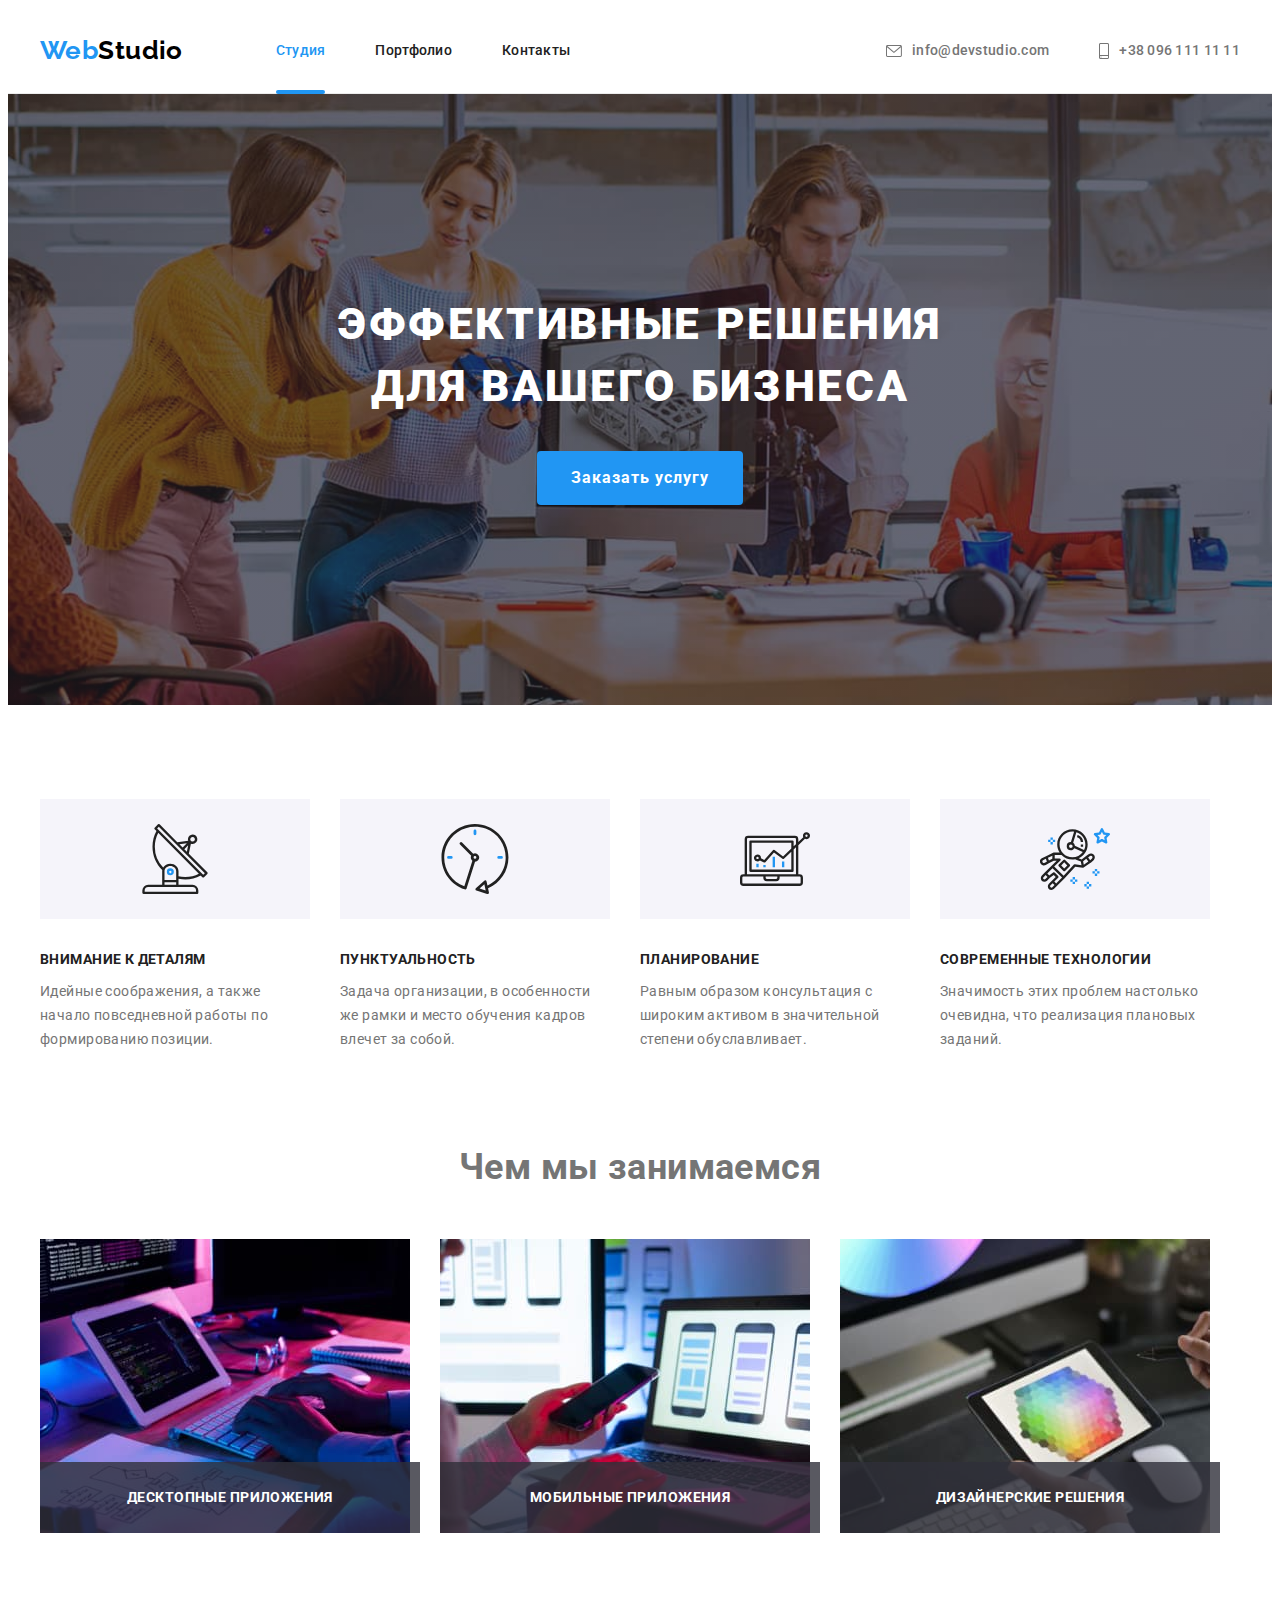
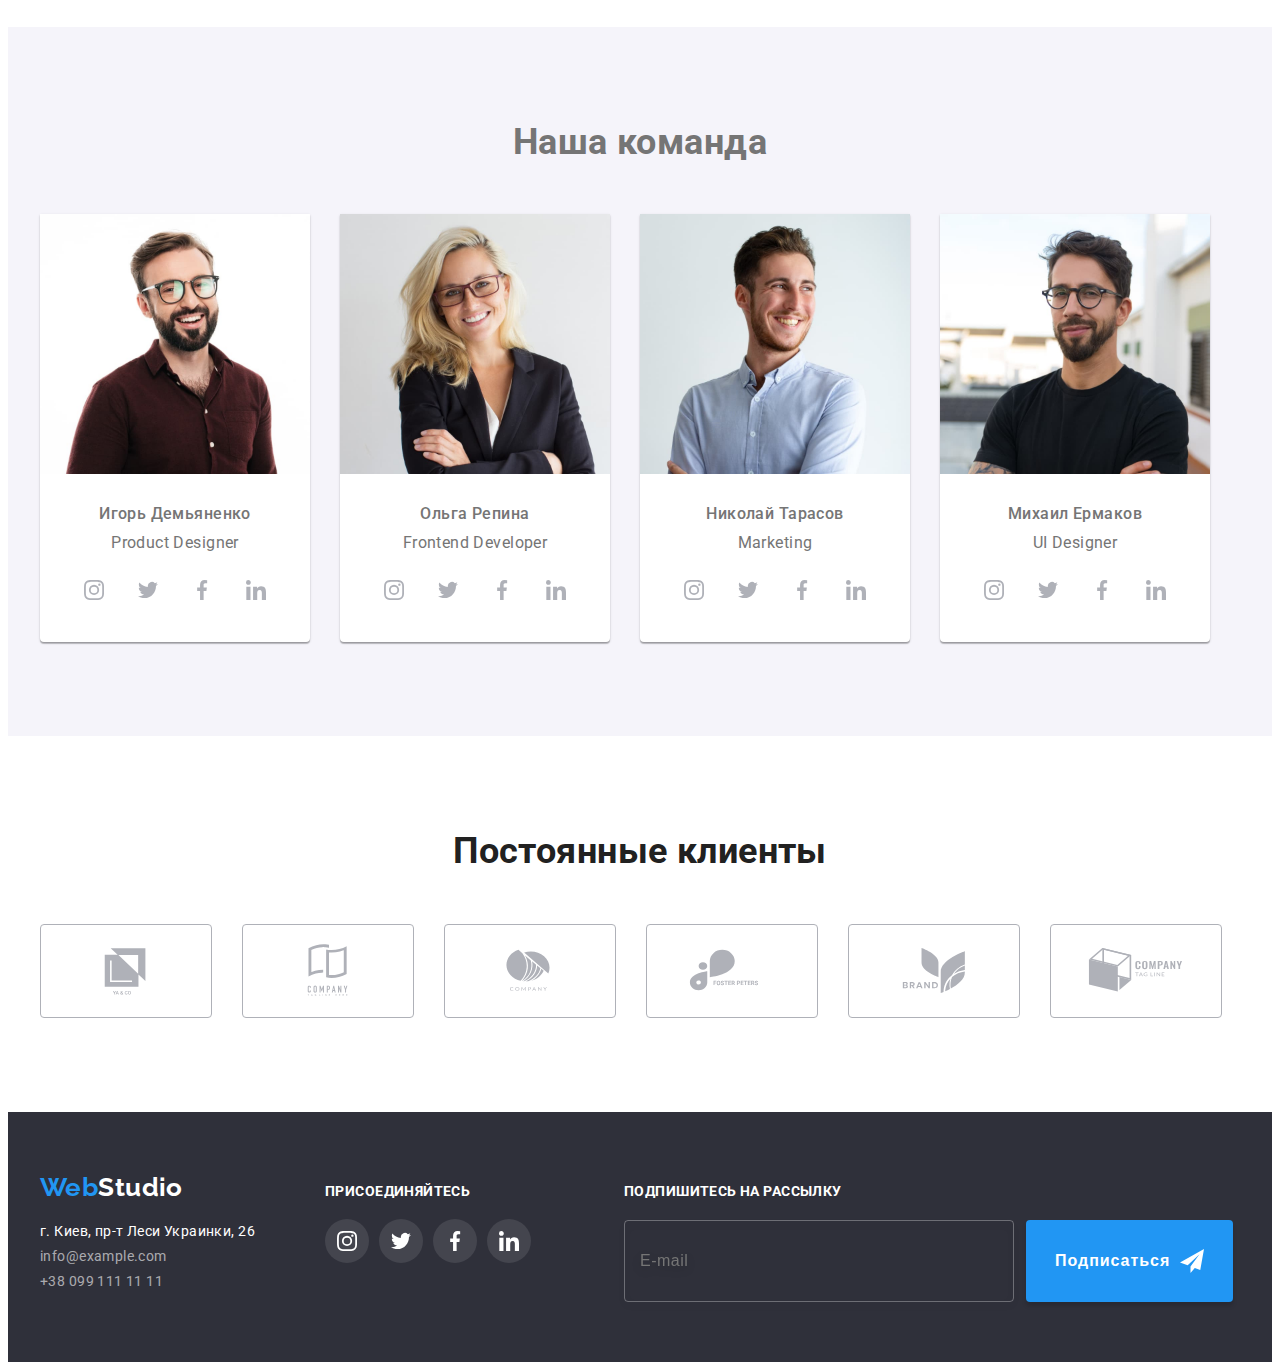
==== commit b8addb3f: "BEM__benefits, __hero, __footer" ====
--- a/index.html
+++ b/index.html
@@ -21,8 +21,8 @@
     <link rel="stylesheet" href="./css/styles.css" />
   </head>
   <body>
-    <header class="page-header">
-      <div class="container page-header__container">
+    <header class="header">
+      <div class="container header__container">
         <nav class="nav">
           <a href="./index.html" lang="en" class="logo"
             ><span class="logo__accent-part">Web</span
@@ -60,55 +60,55 @@
 
     <main>
       <section class="hero">
-        <h1 class="hero-title">Эффективные решения для вашего бизнеса</h1>
-        <button type="button" class="button" data-modal-open>Заказать услугу</button>
+        <h1 class="hero__title">Эффективные решения для вашего бизнеса</h1>
+        <button type="button" class="hero__button" data-modal-open>Заказать услугу</button>
       </section>
 
       <section class="benefits section">
         <div class="container">
           <h2 class="visually-hidden">Наши преимущества</h2>
-          <ul class="list">
-            <li class="item">
-              <div class="benefits-icon">
+          <ul class="benefits__list">
+            <li class="benefits__item">
+              <div class="benefits__icon">
                 <svg height="70" width="70">
                   <use href="./images/icons.svg#icon-antenna"></use>
                 </svg>
               </div>
-              <h3 class="title">Внимание к деталям</h3>
-              <p class="text">
+              <h3 class="benefits__title">Внимание к деталям</h3>
+              <p class="benefits__text">
                 Идейные соображения, а также начало повседневной работы по формированию позиции.
               </p>
             </li>
-            <li class="item">
-              <div class="benefits-icon">
+            <li class="benefits__item">
+              <div class="benefits__icon">
                 <svg height="70" width="70">
                   <use href="./images/icons.svg#icon-clock"></use>
                 </svg>
               </div>
-              <h3 class="title">Пунктуальность</h3>
-              <p class="text">
+              <h3 class="benefits__title">Пунктуальность</h3>
+              <p class="benefits__text">
                 Задача организации, в особенности же рамки и место обучения кадров влечет за собой.
               </p>
             </li>
-            <li class="item">
-              <div class="benefits-icon">
+            <li class="benefits__item">
+              <div class="benefits__icon">
                 <svg height="70" width="70">
                   <use href="./images/icons.svg#icon-diagram"></use>
                 </svg>
               </div>
-              <h3 class="title">Планирование</h3>
-              <p class="text">
+              <h3 class="benefits__title">Планирование</h3>
+              <p class="benefits__text">
                 Равным образом консультация с широким активом в значительной степени обуславливает.
               </p>
             </li>
-            <li class="item">
-              <div class="benefits-icon">
+            <li class="benefits__item">
+              <div class="benefits__icon">
                 <svg height="70" width="70">
                   <use href="./images/icons.svg#icon-astronaut"></use>
                 </svg>
               </div>
-              <h3 class="title">Современные технологии</h3>
-              <p class="text">
+              <h3 class="benefits__title">Современные технологии</h3>
+              <p class="benefits__text">
                 Значимость этих проблем настолько очевидна, что реализация плановых заданий.
               </p>
             </li>
@@ -162,25 +162,25 @@
               <p class="text">Product Designer</p>
               <ul class="command-social list">
                 <li class="command-icon-box">
-                  <a href="https://www.instagram.com/" class="command-icon-link link"
+                  <a href="https://www.instagram.com/" class="social__icon-link"
                     ><svg width="20" height="20" class="command-icon">
                       <use href="./images/icons.svg#icon-instagram"></use></svg
                   ></a>
                 </li>
                 <li class="command-icon-box">
-                  <a href="https://twitter.com/" class="command-icon-link link"
+                  <a href="https://twitter.com/" class="social__icon-link"
                     ><svg width="20" height="20" class="command-icon">
                       <use href="./images/icons.svg#icon-twitter"></use></svg
                   ></a>
                 </li>
                 <li class="command-icon-box">
-                  <a href="https://www.facebook.com/" class="command-icon-link link"
+                  <a href="https://www.facebook.com/" class="social__icon-link"
                     ><svg width="20" height="20" class="command-icon">
                       <use href="./images/icons.svg#icon-facebook"></use></svg
                   ></a>
                 </li>
                 <li class="command-icon-box">
-                  <a href="https://www.linkedin.com/" class="command-icon-link link"
+                  <a href="https://www.linkedin.com/" class="social__icon-link"
                     ><svg width="20" height="20" class="command-icon">
                       <use href="./images/icons.svg#icon-linkedin"></use></svg
                   ></a>
@@ -199,25 +199,25 @@
               <p class="text">Frontend Developer</p>
               <ul class="command-social list">
                 <li class="command-icon-box">
-                  <a href="https://www.instagram.com/" class="command-icon-link link"
+                  <a href="https://www.instagram.com/" class="social__icon-link"
                     ><svg width="20" height="20" class="command-icon">
                       <use href="./images/icons.svg#icon-instagram"></use></svg
                   ></a>
                 </li>
                 <li class="command-icon-box">
-                  <a href="https://twitter.com/" class="command-icon-link link"
+                  <a href="https://twitter.com/" class="social__icon-link"
                     ><svg width="20" height="20" class="command-icon">
                       <use href="./images/icons.svg#icon-twitter"></use></svg
                   ></a>
                 </li>
                 <li class="command-icon-box">
-                  <a href="https://www.facebook.com/" class="command-icon-link link"
+                  <a href="https://www.facebook.com/" class="social__icon-link"
                     ><svg width="20" height="20" class="command-icon">
                       <use href="./images/icons.svg#icon-facebook"></use></svg
                   ></a>
                 </li>
                 <li class="command-icon-box">
-                  <a href="https://www.linkedin.com/" class="command-icon-link link"
+                  <a href="https://www.linkedin.com/" class="social__icon-link"
                     ><svg width="20" height="20" class="command-icon">
                       <use href="./images/icons.svg#icon-linkedin"></use></svg
                   ></a>
@@ -236,25 +236,25 @@
               <p class="text">Marketing</p>
               <ul class="command-social list">
                 <li class="command-icon-box">
-                  <a href="https://www.instagram.com/" class="command-icon-link link"
+                  <a href="https://www.instagram.com/" class="social__icon-link"
                     ><svg width="20" height="20" class="command-icon">
                       <use href="./images/icons.svg#icon-instagram"></use></svg
                   ></a>
                 </li>
                 <li class="command-icon-box">
-                  <a href="https://twitter.com/" class="command-icon-link link"
+                  <a href="https://twitter.com/" class="social__icon-link"
                     ><svg width="20" height="20" class="command-icon">
                       <use href="./images/icons.svg#icon-twitter"></use></svg
                   ></a>
                 </li>
                 <li class="command-icon-box">
-                  <a href="https://www.facebook.com/" class="command-icon-link link"
+                  <a href="https://www.facebook.com/" class="social__icon-link"
                     ><svg width="20" height="20" class="command-icon">
                       <use href="./images/icons.svg#icon-facebook"></use></svg
                   ></a>
                 </li>
                 <li class="command-icon-box">
-                  <a href="https://www.linkedin.com/" class="command-icon-link link"
+                  <a href="https://www.linkedin.com/" class="social__icon-link"
                     ><svg width="20" height="20" class="command-icon">
                       <use href="./images/icons.svg#icon-linkedin"></use></svg
                   ></a>
@@ -273,25 +273,25 @@
               <p class="text">UI Designer</p>
               <ul class="command-social list">
                 <li class="command-icon-box">
-                  <a href="https://www.instagram.com/" class="command-icon-link link"
+                  <a href="https://www.instagram.com/" class="social__icon-link"
                     ><svg width="20" height="20" class="command-icon">
                       <use href="./images/icons.svg#icon-instagram"></use></svg
                   ></a>
                 </li>
                 <li class="command-icon-box">
-                  <a href="https://twitter.com/" class="command-icon-link link"
+                  <a href="https://twitter.com/" class="social__icon-link"
                     ><svg width="20" height="20" class="command-icon">
                       <use href="./images/icons.svg#icon-twitter"></use></svg
                   ></a>
                 </li>
                 <li class="command-icon-box">
-                  <a href="https://www.facebook.com/" class="command-icon-link link"
+                  <a href="https://www.facebook.com/" class="social__icon-link"
                     ><svg width="20" height="20" class="command-icon">
                       <use href="./images/icons.svg#icon-facebook"></use></svg
                   ></a>
                 </li>
                 <li class="command-icon-box">
-                  <a href="https://www.linkedin.com/" class="command-icon-link link"
+                  <a href="https://www.linkedin.com/" class="social__icon-link"
                     ><svg width="20" height="20" class="command-icon">
                       <use href="./images/icons.svg#icon-linkedin"></use></svg
                   ></a>
@@ -349,22 +349,25 @@
     </main>
 
     <footer class="footer">
-      <div class="container">
-        <div class="contact">
-          <a href="#" lang="en" class="link logo"
-            ><span class="logo-accent">Web</span><span class="logo-invert">Studio</span></a
+      <div class="footer__container container">
+        <div class="contact-information">
+          <a href="#" lang="en" class="logo footer__logo"
+            ><span class="logo__accent-part">Web</span
+            ><span class="logo__invert-part">Studio</span></a
           >
-          <address class="footer-contacts">
-            <ul class="list">
-              <li class="item">
-                <a href="https://bit.ly/3pXMvUd" class="link address"
+          <address class="address">
+            <ul class="address__list">
+              <li class="address__item">
+                <a href="https://bit.ly/3pXMvUd" class="address__link address__link--contrast"
                   >г. Киев, пр-т Леси Украинки, 26</a
                 >
               </li>
-              <li class="item">
-                <a href="mailto:info@example.com" class="link">info@example.com</a>
+              <li class="address__item">
+                <a href="mailto:info@example.com" class="address__link">info@example.com</a>
               </li>
-              <li class="item"><a href="tel:+380991111111" class="link">+38 099 111 11 11</a></li>
+              <li class="address__item">
+                <a href="tel:+380991111111" class="address__link">+38 099 111 11 11</a>
+              </li>
             </ul>
           </address>
         </div>
@@ -372,27 +375,27 @@
         <div class="social">
           <p class="social__title">присоединяйтесь</p>
 
-          <ul class="social-list list">
-            <li class="icon-box">
-              <a href="https://www.instagram.com/" class="command-icon-link link"
+          <ul class="social__list">
+            <li class="social__icon-box">
+              <a href="https://www.instagram.com/" class="social__icon-link"
                 ><svg width="20" height="20" class="icon">
                   <use href="./images/icons.svg#icon-instagram"></use></svg
               ></a>
             </li>
-            <li class="icon-box">
-              <a href="https://twitter.com/" class="command-icon-link link"
+            <li class="social__icon-box">
+              <a href="https://twitter.com/" class="social__icon-link"
                 ><svg width="20" height="20" class="icon">
                   <use href="./images/icons.svg#icon-twitter"></use></svg
               ></a>
             </li>
-            <li class="icon-box">
-              <a href="https://www.facebook.com/" class="command-icon-link link"
+            <li class="social__icon-box">
+              <a href="https://www.facebook.com/" class="social__icon-link"
                 ><svg width="20" height="20" class="icon">
                   <use href="./images/icons.svg#icon-facebook"></use></svg
               ></a>
             </li>
-            <li class="icon-box">
-              <a href="https://www.linkedin.com/" class="command-icon-link link"
+            <li class="social__icon-box">
+              <a href="https://www.linkedin.com/" class="social__icon-link"
                 ><svg width="20" height="20" class="icon">
                   <use href="./images/icons.svg#icon-linkedin"></use></svg
               ></a>
@@ -400,12 +403,17 @@
           </ul>
         </div>
 
-        <div class="subscribe">
-          <p class="title subscribe-title">Подпишитесь на рассылку</p>
+        <div class="subscribe-wrap">
+          <p class="subscribe-wrap__title">Подпишитесь на рассылку</p>
           <form class="subscribe-form">
-            <input type="email" name="subscribe-mail" class="subscribe-mail" placeholder="E-mail" />
-            <button type="submit" class="subscribe-button">
-              <span class="subscribe-button-text">Подписаться</span
+            <input
+              type="email"
+              name="subscribe-mail"
+              class="subscribe-form__mail"
+              placeholder="E-mail"
+            />
+            <button type="submit" class="subscribe-form__button subscribe-button">
+              <span class="subscribe-button__text">Подписаться</span
               ><svg width="24" height="24"><use href="./images/icons.svg#icon-send"></use></svg>
             </button>
           </form>
--- a/css/styles.css
+++ b/css/styles.css
@@ -85,11 +85,11 @@
 
 /* Хедер */
 
-.page-header {
+.header {
   border-bottom: 1px solid var(--header-border);
 }
 
-.page-header__container {
+.header__container {
   display: flex;
   align-items: center;
 }
@@ -99,7 +99,7 @@
   align-items: center;
 }
 
-.page-header .logo {
+.header .logo {
   margin-right: 93px;
 }
 
@@ -196,54 +196,51 @@
   padding-bottom: 60px;
 }
 
-.footer .container {
+.footer__container {
   display: flex;
   align-items: baseline;
 }
 
-.footer .contact {
+.contact-information {
   margin-right: 70px;
 }
 
-.footer .link.logo {
+.footer__logo {
   display: inline-block;
   margin-bottom: 20px;
 }
 
-.logo-invert {
-  color: var(--invert-text-color);
-}
-
-.footer-contacts {
+.logo__invert-part {
+  color: var(--invert-text-color);
+}
+
+.address {
   font-style: normal;
 }
 
-.footer-contacts .item:not(:last-child) {
+.address__item:not(:last-child) {
   margin-bottom: 9px;
 }
 
-.footer-contacts .link {
+.address__link {
   color: var(--third-text-color);
   transition: color var(--main-transition);
 }
 
-.footer-contacts .link:hover,
-.footer-contacts .link:focus {
+.address__link:hover,
+.address__link:focus {
   color: var(--accent);
 }
 
-.footer-contacts .address {
-  color: var(--invert-text-color);
-}
-
-.footer .social {
+.address__link--contrast {
+  color: var(--invert-text-color);
+}
+
+.social {
   margin-right: 93px;
 }
 
-/* TODO: */
-
 .social__title {
-  margin: 0;
   font-weight: 700;
   font-size: 14px;
   line-height: 1.15;
@@ -252,11 +249,11 @@
   margin-bottom: 20px;
 }
 
-.social-list {
-  display: flex;
-}
-
-.footer .icon-box {
+.social__list {
+  display: flex;
+}
+
+.social__icon-box {
   display: flex;
   width: 44px;
   height: 44px;
@@ -267,599 +264,17 @@
   transition: background-color var(--main-transition);
 }
 
-.footer .icon-box:not(:last-child) {
+.social__icon-box:not(:last-child) {
   margin-right: 10px;
 }
 
-.footer .icon-box > .link {
+.social__icon-link {
   display: flex;
   fill: var(--invert-text-color);
 }
 
-.footer .icon-box:hover {
+.social__icon-link:hover {
   background-color: var(--accent);
-}
-
-/* Герой */
-.hero {
-  background-color: var(--third-background-color);
-  background-image: linear-gradient(to right, rgba(47, 48, 58, 0.4), rgba(47, 48, 58, 0.4)),
-    url('../images/hero-bg.jpg');
-  background-position: center;
-  max-width: 1600px;
-  margin: 0 auto;
-  background-size: cover;
-  background-repeat: no-repeat;
-
-  text-align: center;
-
-  padding-top: 200px;
-  padding-bottom: 200px;
-}
-
-.hero-title {
-  color: var(--invert-text-color);
-
-  margin-top: 0;
-  margin-bottom: 34px;
-  margin-left: auto;
-  margin-right: auto;
-
-  width: 696px;
-
-  font-weight: 900;
-  font-size: 44px;
-  line-height: 1.4;
-  letter-spacing: 0.06em;
-  text-transform: uppercase;
-}
-
-.button {
-  display: inline-block;
-  background-color: var(--accent);
-  border-radius: 4px;
-  border-color: transparent;
-  color: var(--invert-text-color);
-  padding: 10px 32px;
-  font-family: inherit;
-  font-weight: 700;
-  font-size: 16px;
-  line-height: 1.88;
-  text-align: center;
-  letter-spacing: 0.06em;
-
-  transition: background-color var(--main-transition);
-}
-
-.button:hover {
-  cursor: pointer;
-}
-
-.button:hover,
-.button:focus {
-  background-color: var(--button-hover);
-}
-
-/* Преимущества */
-.benefits .list {
-  display: flex;
-}
-
-.benefits .item {
-  width: 270px;
-}
-
-.benefits .item:not(:last-child) {
-  margin-right: 30px;
-}
-
-.benefits-icon {
-  background-color: var(--secondary-background-color);
-  width: 270px;
-  height: 120px;
-  align-items: center;
-  display: flex;
-  align-items: center;
-  justify-content: center;
-  margin-bottom: 30px;
-}
-
-.benefits .title {
-  margin-bottom: 10px;
-
-  font-weight: 700;
-  font-size: 14px;
-  line-height: 1.5;
-  text-transform: uppercase;
-}
-
-.benefits .text {
-  line-height: 1.7;
-}
-
-/* Чем мы занимаемся */
-.about-us {
-  padding-top: 0%;
-}
-
-.about-us .list {
-  display: flex;
-}
-
-.about-us .item:not(:last-child) {
-  margin-right: 30px;
-}
-
-.about-us .title {
-  margin-bottom: 50px;
-
-  font-weight: 700;
-  font-size: 36px;
-  line-height: 1.2;
-  text-align: center;
-}
-
-.about-us .item {
-  position: relative;
-}
-
-.about-us .text {
-  position: absolute;
-  bottom: 0;
-  width: 100%;
-  padding: 27px 5px;
-
-  background: rgba(47, 48, 58, 0.8);
-
-  font-weight: 700;
-  font-size: 14px;
-  line-height: 1.2;
-  text-align: center;
-  letter-spacing: 0.03em;
-  text-transform: uppercase;
-
-  color: var(--invert-text-color);
-}
-
-/* Команда */
-.command {
-  background-color: var(--secondary-background-color);
-}
-
-.command .list {
-  display: flex;
-}
-
-.command .title {
-  font-weight: 700;
-  margin-bottom: 50px;
-  font-size: 36px;
-  line-height: 1.2;
-  text-align: center;
-}
-
-.command-card {
-  width: 270px;
-
-  background: var(--primary-background-color);
-
-  box-shadow: 0px 1px 3px rgba(0, 0, 0, 0.12), 0px 1px 1px rgba(0, 0, 0, 0.14),
-    0px 2px 1px rgba(0, 0, 0, 0.2);
-  border-radius: 0px 0px 4px 4px;
-}
-
-.command-card:not(:last-child) {
-  margin-right: 30px;
-}
-
-.command-card .photo {
-  margin-bottom: 30px;
-}
-
-.command-card .title {
-  margin-bottom: 10px;
-  font-weight: 500;
-  font-size: 16px;
-  line-height: 1.2;
-  text-align: center;
-}
-
-.command-card .text {
-  font-size: 16px;
-  line-height: 1.2;
-  text-align: center;
-  margin-bottom: 16px;
-}
-
-.command-social {
-  display: flex;
-  width: 206px;
-  margin: 0 auto 30px;
-}
-
-.command-icon-box:not(:last-child) {
-  margin-right: 10px;
-}
-
-.command-icon-link {
-  width: 44px;
-  height: 44px;
-  border-radius: 50%;
-  background-color: transparent;
-  display: flex;
-  align-items: center;
-  justify-content: center;
-  transition: background-color var(--main-transition);
-}
-
-.command-icon {
-  fill: var(--icon-color);
-  transition: fill var(--main-transition);
-}
-
-.command-icon-link:hover {
-  background-color: var(--accent);
-}
-
-.command-icon-link:hover > .command-icon {
-  fill: var(--invert-text-color);
-}
-
-/* Клиенты */
-.clients__title {
-  margin-top: 0;
-  margin-bottom: 50px;
-
-  font-weight: 700;
-  font-size: 36px;
-  line-height: 1.2;
-  text-align: center;
-  color: var(--secondary-text-color);
-}
-
-.clients.list {
-  display: flex;
-}
-
-.clients-icon-box:not(:last-child) {
-  margin-right: 30px;
-}
-
-.clients-icon-link {
-  width: 170px;
-  height: 92px;
-  border-radius: 4px;
-  border: 1px solid;
-  border-color: var(--icon-color);
-  display: flex;
-  justify-content: center;
-  align-items: center;
-  transition: border-color var(--main-transition);
-}
-
-.clients-icon {
-  fill: var(--icon-color);
-  transition: fill var(--main-transition);
-}
-
-.clients-icon-link:hover {
-  border-color: var(--accent);
-}
-
-.clients-icon-link:hover .clients-icon {
-  fill: var(--accent);
-}
-
-/* Портфолио */
-
-.portfolio .menu {
-  display: flex;
-  justify-content: center;
-  margin-bottom: 50px;
-}
-
-.button-menu {
-  background-color: var(--secondary-background-color);
-  border-radius: 4px;
-  border-color: transparent;
-  color: var(--secondary-text-color);
-
-  padding: 6px 22px;
-
-  font-family: inherit;
-  font-weight: 500;
-  font-size: 16px;
-  line-height: 1.6;
-  text-align: center;
-
-  transition: background-color var(--main-transition), box-shadow var(--main-transition),
-    color var(--main-transition);
-}
-
-.menu .item:not(:last-child) {
-  margin-right: 8px;
-}
-
-.button-menu:hover,
-.button-menu:focus {
-  background-color: var(--accent);
-  box-shadow: 0px 3px 1px rgba(0, 0, 0, 0.1), 0px 1px 2px rgba(0, 0, 0, 0.08),
-    0px 2px 2px rgba(0, 0, 0, 0.12);
-  color: var(--invert-text-color);
-}
-
-/* Карточки и сетка - Портфолио */
-
-.portfolio .cards {
-  display: flex;
-  flex-wrap: wrap;
-
-  margin-right: calc(-1 * var(--card-set-gap));
-  margin-bottom: calc(-1 * var(--card-set-gap));
-}
-
-.portfolio-card {
-  flex-basis: calc(100% / 3 - var(--card-set-gap));
-  margin-right: var(--card-set-gap);
-  margin-bottom: var(--card-set-gap);
-  border-left: 1px solid #eeeeee;
-  border-right: 1px solid #eeeeee;
-  border-bottom: 1px solid #eeeeee;
-
-  transition: box-shadow var(--main-transition);
-}
-
-.portfolio-card:hover {
-  box-shadow: 0px 1px 1px rgba(0, 0, 0, 0.12), 0px 4px 4px rgba(0, 0, 0, 0.06),
-    1px 4px 6px rgba(0, 0, 0, 0.16);
-}
-
-.portfolio-card:hover .hidden-text {
-  transform: translateY(0%);
-}
-
-.portfolio-card .content {
-  padding: 20px 24px;
-}
-
-.portfolio-card .title {
-  margin-bottom: 5px;
-
-  font-weight: 700;
-  font-size: 18px;
-  line-height: 2;
-  letter-spacing: 0.06em;
-}
-
-.portfolio-card .wrapper {
-  position: relative;
-  overflow: hidden;
-}
-
-.portfolio-card .text {
-  font-size: 16px;
-  line-height: 1.9;
-}
-
-.portfolio-card .hidden-text {
-  position: absolute;
-  top: 0;
-  color: var(--invert-text-color);
-  background: rgba(33, 150, 243, 0.9);
-  font-size: 18px;
-  line-height: 1.56;
-  letter-spacing: 0.03em;
-  padding: 63px 24px;
-  transform: translateY(100%);
-  transition: transform var(--main-transition);
-}
-
-/* Модалка */
-
-.overlay {
-  width: 100%;
-  height: 100%;
-  position: fixed;
-  top: 0;
-  background: rgba(0, 0, 0, 0.2);
-  transition: opacity var(--main-transition), visibility var(--main-transition);
-}
-
-.overlay.is-hidden .modal {
-  transform: translate(-50%, -50%) scale(0);
-}
-
-.modal {
-  position: absolute;
-  width: 528px;
-  height: 581px;
-  background: var(--primary-background-color);
-  box-shadow: 0px 1px 3px rgba(0, 0, 0, 0.12), 0px 1px 1px rgba(0, 0, 0, 0.14),
-    0px 2px 1px rgba(0, 0, 0, 0.2);
-  border-radius: 4px;
-  padding: 40px;
-  top: 50%;
-  left: 50%;
-  transform: translate(-50%, -50%);
-  transition: transform var(--main-transition);
-}
-
-.modal-close {
-  position: absolute;
-  top: 8px;
-  right: 8px;
-  width: 30px;
-  height: 30px;
-  padding: 10px;
-
-  background: var(--primary-background-color);
-  border: 1px solid rgba(0, 0, 0, 0.1);
-  border-radius: 50%;
-
-  display: flex;
-  justify-content: center;
-  align-items: center;
-}
-
-.close-icon {
-  fill: var(--logo-color);
-  transition: fill var(--main-transition);
-}
-
-.modal-close:hover .close-icon,
-.modal-close:focus .close-icon {
-  fill: var(--accent);
-}
-
-.is-hidden {
-  opacity: 0;
-  visibility: hidden;
-  pointer-events: none;
-}
-
-.modal-title {
-  margin: 0;
-  font-weight: 700;
-  font-size: 20px;
-  line-height: 1.15;
-  text-align: center;
-  letter-spacing: 0.03em;
-  color: var(--secondary-text-color);
-  margin-bottom: 12px;
-}
-
-.modal-inputs {
-  margin-bottom: 20px;
-}
-
-.modal-field.check {
-  margin-bottom: 30px;
-}
-
-.modal-input,
-.input-textarea {
-  outline: none;
-  width: 100%;
-  height: 40px;
-  border: 1px solid rgba(33, 33, 33, 0.2);
-  border-radius: 4px;
-
-  padding: 12px 42px;
-  font-size: 14px;
-  line-height: 1.5;
-  letter-spacing: 0.01em;
-  color: var(--input-text-color);
-  transition: border var(--main-transition);
-}
-
-.modal-input:focus,
-.input-textarea:focus {
-  border: 1px solid var(--accent);
-}
-
-.input-wrap {
-  position: relative;
-  margin-top: 4px;
-}
-
-.input-icon {
-  position: absolute;
-  top: 50%;
-  transform: translateY(-50%);
-  left: 12px;
-  fill: var(--secondary-text-color);
-  transition: fill var(--main-transition);
-}
-
-.modal-input:focus + .input-icon {
-  fill: var(--accent);
-}
-
-.input-textarea {
-  margin-top: 4px;
-  padding: 12px 16px;
-  height: 120px;
-  resize: none;
-}
-
-.input-textarea::placeholder {
-  font-weight: 400;
-  font-size: 14px;
-  line-height: 1.14;
-  letter-spacing: 0.01em;
-
-  color: rgba(117, 117, 117, 0.5);
-}
-
-.check-text,
-.offer-link {
-  font-weight: 400;
-  font-size: 14px;
-  line-height: 1.71;
-  letter-spacing: 0.03em;
-  color: var(--primary-text-color);
-  display: flex;
-  justify-content: center;
-}
-
-.check-text span {
-  display: flex;
-  justify-content: center;
-  align-items: center;
-  width: 16px;
-  height: 15px;
-  border: 2px solid #303030;
-  border-radius: 2px;
-  margin-right: 10px;
-  transition: background-color var(--main-transition), border var(--main-transition);
-}
-
-.check-icon {
-  fill: transparent;
-  transition: fill var(--main-transition);
-}
-
-.input-check:checked + .check-text span {
-  background-color: var(--accent);
-  border: none;
-}
-
-.input-check:checked + .check-text .check-icon {
-  fill: var(--primary-background-color);
-}
-
-.offer-link {
-  color: var(--accent);
-  text-decoration: underline var(--accent);
-}
-
-.button-wrap {
-  text-align: center;
-}
-
-.modal-button {
-  display: inline-block;
-  background-color: var(--accent);
-  border-radius: 4px;
-  border-color: transparent;
-  color: var(--invert-text-color);
-  font-family: inherit;
-  font-weight: 700;
-  font-size: 16px;
-  line-height: 1.88;
-  text-align: center;
-  letter-spacing: 0.06em;
-  padding: 10px 55px;
-  transition: background-color var(--main-transition);
-}
-
-.modal-button:hover {
-  cursor: pointer;
-}
-
-.modal-button:hover,
-.modal-button:focus {
-  background-color: var(--button-hover);
 }
 
 /* Subscribe form */
@@ -867,7 +282,7 @@
   display: flex;
 }
 
-.subscribe-title {
+.subscribe-wrap__title {
   margin: 0;
   font-weight: 700;
   font-size: 14px;
@@ -878,7 +293,7 @@
   margin-bottom: 20px;
 }
 
-.subscribe-mail {
+.subscribe-form__mail {
   width: 358px;
   height: 50px;
   outline: none;
@@ -895,7 +310,7 @@
   color: rgba(255, 255, 255, 0.6);
 }
 
-.subscribe-button {
+.subscribe-form__button {
   display: flex;
   align-items: center;
   background-color: var(--accent);
@@ -905,7 +320,7 @@
   padding: 10px 29px;
 }
 
-.subscribe-button-text {
+.subscribe-button__text {
   color: var(--invert-text-color);
   font-family: inherit;
   font-weight: 700;
@@ -915,3 +330,585 @@
   letter-spacing: 0.06em;
   margin-right: 10px;
 }
+
+/* Герой */
+.hero {
+  background-color: var(--third-background-color);
+  background-image: linear-gradient(to right, rgba(47, 48, 58, 0.4), rgba(47, 48, 58, 0.4)),
+    url('../images/hero-bg.jpg');
+  background-position: center;
+  max-width: 1600px;
+  margin: 0 auto;
+  background-size: cover;
+  background-repeat: no-repeat;
+
+  text-align: center;
+
+  padding-top: 200px;
+  padding-bottom: 200px;
+}
+
+.hero__title {
+  color: var(--invert-text-color);
+
+  margin-top: 0;
+  margin-bottom: 34px;
+  margin-left: auto;
+  margin-right: auto;
+
+  width: 696px;
+
+  font-weight: 900;
+  font-size: 44px;
+  line-height: 1.4;
+  letter-spacing: 0.06em;
+  text-transform: uppercase;
+}
+
+.hero__button {
+  display: inline-block;
+  background-color: var(--accent);
+  border-radius: 4px;
+  border-color: transparent;
+  color: var(--invert-text-color);
+  padding: 10px 32px;
+  font-family: inherit;
+  font-weight: 700;
+  font-size: 16px;
+  line-height: 1.88;
+  text-align: center;
+  letter-spacing: 0.06em;
+
+  transition: background-color var(--main-transition);
+}
+
+.hero__button:hover {
+  cursor: pointer;
+}
+
+.hero__button:hover,
+.hero__button:focus {
+  background-color: var(--button-hover);
+}
+
+/* Преимущества */
+.benefits__list {
+  display: flex;
+}
+
+.benefits__item {
+  width: 270px;
+}
+
+.benefits__item:not(:last-child) {
+  margin-right: 30px;
+}
+
+.benefits__icon {
+  background-color: var(--secondary-background-color);
+  width: 270px;
+  height: 120px;
+  align-items: center;
+  display: flex;
+  align-items: center;
+  justify-content: center;
+  margin-bottom: 30px;
+}
+
+.benefits__title {
+  margin-bottom: 10px;
+  color: var(--secondary-text-color);
+  font-weight: 700;
+  font-size: 14px;
+  line-height: 1.5;
+  text-transform: uppercase;
+}
+
+.benefits__text {
+  line-height: 1.7;
+}
+
+/* Чем мы занимаемся */
+.about-us {
+  padding-top: 0%;
+}
+
+.about-us .list {
+  display: flex;
+}
+
+.about-us .item:not(:last-child) {
+  margin-right: 30px;
+}
+
+.about-us .title {
+  margin-bottom: 50px;
+
+  font-weight: 700;
+  font-size: 36px;
+  line-height: 1.2;
+  text-align: center;
+}
+
+.about-us .item {
+  position: relative;
+}
+
+.about-us .text {
+  position: absolute;
+  bottom: 0;
+  width: 100%;
+  padding: 27px 5px;
+
+  background: rgba(47, 48, 58, 0.8);
+
+  font-weight: 700;
+  font-size: 14px;
+  line-height: 1.2;
+  text-align: center;
+  letter-spacing: 0.03em;
+  text-transform: uppercase;
+
+  color: var(--invert-text-color);
+}
+
+/* Команда */
+.command {
+  background-color: var(--secondary-background-color);
+}
+
+.command .list {
+  display: flex;
+}
+
+.command .title {
+  font-weight: 700;
+  margin-bottom: 50px;
+  font-size: 36px;
+  line-height: 1.2;
+  text-align: center;
+}
+
+.command-card {
+  width: 270px;
+
+  background: var(--primary-background-color);
+
+  box-shadow: 0px 1px 3px rgba(0, 0, 0, 0.12), 0px 1px 1px rgba(0, 0, 0, 0.14),
+    0px 2px 1px rgba(0, 0, 0, 0.2);
+  border-radius: 0px 0px 4px 4px;
+}
+
+.command-card:not(:last-child) {
+  margin-right: 30px;
+}
+
+.command-card .photo {
+  margin-bottom: 30px;
+}
+
+.command-card .title {
+  margin-bottom: 10px;
+  font-weight: 500;
+  font-size: 16px;
+  line-height: 1.2;
+  text-align: center;
+}
+
+.command-card .text {
+  font-size: 16px;
+  line-height: 1.2;
+  text-align: center;
+  margin-bottom: 16px;
+}
+
+.command-social {
+  display: flex;
+  width: 206px;
+  margin: 0 auto 30px;
+}
+
+.command-icon-box:not(:last-child) {
+  margin-right: 10px;
+}
+
+.social__icon-link {
+  width: 44px;
+  height: 44px;
+  border-radius: 50%;
+  background-color: transparent;
+  display: flex;
+  align-items: center;
+  justify-content: center;
+  transition: background-color var(--main-transition);
+}
+
+.command-icon {
+  fill: var(--icon-color);
+  transition: fill var(--main-transition);
+}
+
+.command-icon-link:hover {
+  background-color: var(--accent);
+}
+
+.command-icon-link:hover > .command-icon {
+  fill: var(--invert-text-color);
+}
+
+/* Клиенты */
+.clients__title {
+  margin-top: 0;
+  margin-bottom: 50px;
+
+  font-weight: 700;
+  font-size: 36px;
+  line-height: 1.2;
+  text-align: center;
+  color: var(--secondary-text-color);
+}
+
+.clients.list {
+  display: flex;
+}
+
+.clients-icon-box:not(:last-child) {
+  margin-right: 30px;
+}
+
+.clients-icon-link {
+  width: 170px;
+  height: 92px;
+  border-radius: 4px;
+  border: 1px solid;
+  border-color: var(--icon-color);
+  display: flex;
+  justify-content: center;
+  align-items: center;
+  transition: border-color var(--main-transition);
+}
+
+.clients-icon {
+  fill: var(--icon-color);
+  transition: fill var(--main-transition);
+}
+
+.clients-icon-link:hover {
+  border-color: var(--accent);
+}
+
+.clients-icon-link:hover .clients-icon {
+  fill: var(--accent);
+}
+
+/* Портфолио */
+
+.portfolio .menu {
+  display: flex;
+  justify-content: center;
+  margin-bottom: 50px;
+}
+
+.button-menu {
+  background-color: var(--secondary-background-color);
+  border-radius: 4px;
+  border-color: transparent;
+  color: var(--secondary-text-color);
+
+  padding: 6px 22px;
+
+  font-family: inherit;
+  font-weight: 500;
+  font-size: 16px;
+  line-height: 1.6;
+  text-align: center;
+
+  transition: background-color var(--main-transition), box-shadow var(--main-transition),
+    color var(--main-transition);
+}
+
+.menu .item:not(:last-child) {
+  margin-right: 8px;
+}
+
+.button-menu:hover,
+.button-menu:focus {
+  background-color: var(--accent);
+  box-shadow: 0px 3px 1px rgba(0, 0, 0, 0.1), 0px 1px 2px rgba(0, 0, 0, 0.08),
+    0px 2px 2px rgba(0, 0, 0, 0.12);
+  color: var(--invert-text-color);
+}
+
+/* Карточки и сетка - Портфолио */
+
+.portfolio .cards {
+  display: flex;
+  flex-wrap: wrap;
+
+  margin-right: calc(-1 * var(--card-set-gap));
+  margin-bottom: calc(-1 * var(--card-set-gap));
+}
+
+.portfolio-card {
+  flex-basis: calc(100% / 3 - var(--card-set-gap));
+  margin-right: var(--card-set-gap);
+  margin-bottom: var(--card-set-gap);
+  border-left: 1px solid #eeeeee;
+  border-right: 1px solid #eeeeee;
+  border-bottom: 1px solid #eeeeee;
+
+  transition: box-shadow var(--main-transition);
+}
+
+.portfolio-card:hover {
+  box-shadow: 0px 1px 1px rgba(0, 0, 0, 0.12), 0px 4px 4px rgba(0, 0, 0, 0.06),
+    1px 4px 6px rgba(0, 0, 0, 0.16);
+}
+
+.portfolio-card:hover .hidden-text {
+  transform: translateY(0%);
+}
+
+.portfolio-card .content {
+  padding: 20px 24px;
+}
+
+.portfolio-card .title {
+  margin-bottom: 5px;
+
+  font-weight: 700;
+  font-size: 18px;
+  line-height: 2;
+  letter-spacing: 0.06em;
+}
+
+.portfolio-card .wrapper {
+  position: relative;
+  overflow: hidden;
+}
+
+.portfolio-card .text {
+  font-size: 16px;
+  line-height: 1.9;
+}
+
+.portfolio-card .hidden-text {
+  position: absolute;
+  top: 0;
+  color: var(--invert-text-color);
+  background: rgba(33, 150, 243, 0.9);
+  font-size: 18px;
+  line-height: 1.56;
+  letter-spacing: 0.03em;
+  padding: 63px 24px;
+  transform: translateY(100%);
+  transition: transform var(--main-transition);
+}
+
+/* Модалка */
+
+.overlay {
+  width: 100%;
+  height: 100%;
+  position: fixed;
+  top: 0;
+  background: rgba(0, 0, 0, 0.2);
+  transition: opacity var(--main-transition), visibility var(--main-transition);
+}
+
+.overlay.is-hidden .modal {
+  transform: translate(-50%, -50%) scale(0);
+}
+
+.modal {
+  position: absolute;
+  width: 528px;
+  height: 581px;
+  background: var(--primary-background-color);
+  box-shadow: 0px 1px 3px rgba(0, 0, 0, 0.12), 0px 1px 1px rgba(0, 0, 0, 0.14),
+    0px 2px 1px rgba(0, 0, 0, 0.2);
+  border-radius: 4px;
+  padding: 40px;
+  top: 50%;
+  left: 50%;
+  transform: translate(-50%, -50%);
+  transition: transform var(--main-transition);
+}
+
+.modal-close {
+  position: absolute;
+  top: 8px;
+  right: 8px;
+  width: 30px;
+  height: 30px;
+  padding: 10px;
+
+  background: var(--primary-background-color);
+  border: 1px solid rgba(0, 0, 0, 0.1);
+  border-radius: 50%;
+
+  display: flex;
+  justify-content: center;
+  align-items: center;
+}
+
+.close-icon {
+  fill: var(--logo-color);
+  transition: fill var(--main-transition);
+}
+
+.modal-close:hover .close-icon,
+.modal-close:focus .close-icon {
+  fill: var(--accent);
+}
+
+.is-hidden {
+  opacity: 0;
+  visibility: hidden;
+  pointer-events: none;
+}
+
+.modal-title {
+  margin: 0;
+  font-weight: 700;
+  font-size: 20px;
+  line-height: 1.15;
+  text-align: center;
+  letter-spacing: 0.03em;
+  color: var(--secondary-text-color);
+  margin-bottom: 12px;
+}
+
+.modal-inputs {
+  margin-bottom: 20px;
+}
+
+.modal-field.check {
+  margin-bottom: 30px;
+}
+
+.modal-input,
+.input-textarea {
+  outline: none;
+  width: 100%;
+  height: 40px;
+  border: 1px solid rgba(33, 33, 33, 0.2);
+  border-radius: 4px;
+
+  padding: 12px 42px;
+  font-size: 14px;
+  line-height: 1.5;
+  letter-spacing: 0.01em;
+  color: var(--input-text-color);
+  transition: border var(--main-transition);
+}
+
+.modal-input:focus,
+.input-textarea:focus {
+  border: 1px solid var(--accent);
+}
+
+.input-wrap {
+  position: relative;
+  margin-top: 4px;
+}
+
+.input-icon {
+  position: absolute;
+  top: 50%;
+  transform: translateY(-50%);
+  left: 12px;
+  fill: var(--secondary-text-color);
+  transition: fill var(--main-transition);
+}
+
+.modal-input:focus + .input-icon {
+  fill: var(--accent);
+}
+
+.input-textarea {
+  margin-top: 4px;
+  padding: 12px 16px;
+  height: 120px;
+  resize: none;
+}
+
+.input-textarea::placeholder {
+  font-weight: 400;
+  font-size: 14px;
+  line-height: 1.14;
+  letter-spacing: 0.01em;
+
+  color: rgba(117, 117, 117, 0.5);
+}
+
+.check-text,
+.offer-link {
+  font-weight: 400;
+  font-size: 14px;
+  line-height: 1.71;
+  letter-spacing: 0.03em;
+  color: var(--primary-text-color);
+  display: flex;
+  justify-content: center;
+}
+
+.check-text span {
+  display: flex;
+  justify-content: center;
+  align-items: center;
+  width: 16px;
+  height: 15px;
+  border: 2px solid #303030;
+  border-radius: 2px;
+  margin-right: 10px;
+  transition: background-color var(--main-transition), border var(--main-transition);
+}
+
+.check-icon {
+  fill: transparent;
+  transition: fill var(--main-transition);
+}
+
+.input-check:checked + .check-text span {
+  background-color: var(--accent);
+  border: none;
+}
+
+.input-check:checked + .check-text .check-icon {
+  fill: var(--primary-background-color);
+}
+
+.offer-link {
+  color: var(--accent);
+  text-decoration: underline var(--accent);
+}
+
+.button-wrap {
+  text-align: center;
+}
+
+.modal-button {
+  display: inline-block;
+  background-color: var(--accent);
+  border-radius: 4px;
+  border-color: transparent;
+  color: var(--invert-text-color);
+  font-family: inherit;
+  font-weight: 700;
+  font-size: 16px;
+  line-height: 1.88;
+  text-align: center;
+  letter-spacing: 0.06em;
+  padding: 10px 55px;
+  transition: background-color var(--main-transition);
+}
+
+.modal-button:hover {
+  cursor: pointer;
+}
+
+.modal-button:hover,
+.modal-button:focus {
+  background-color: var(--button-hover);
+}
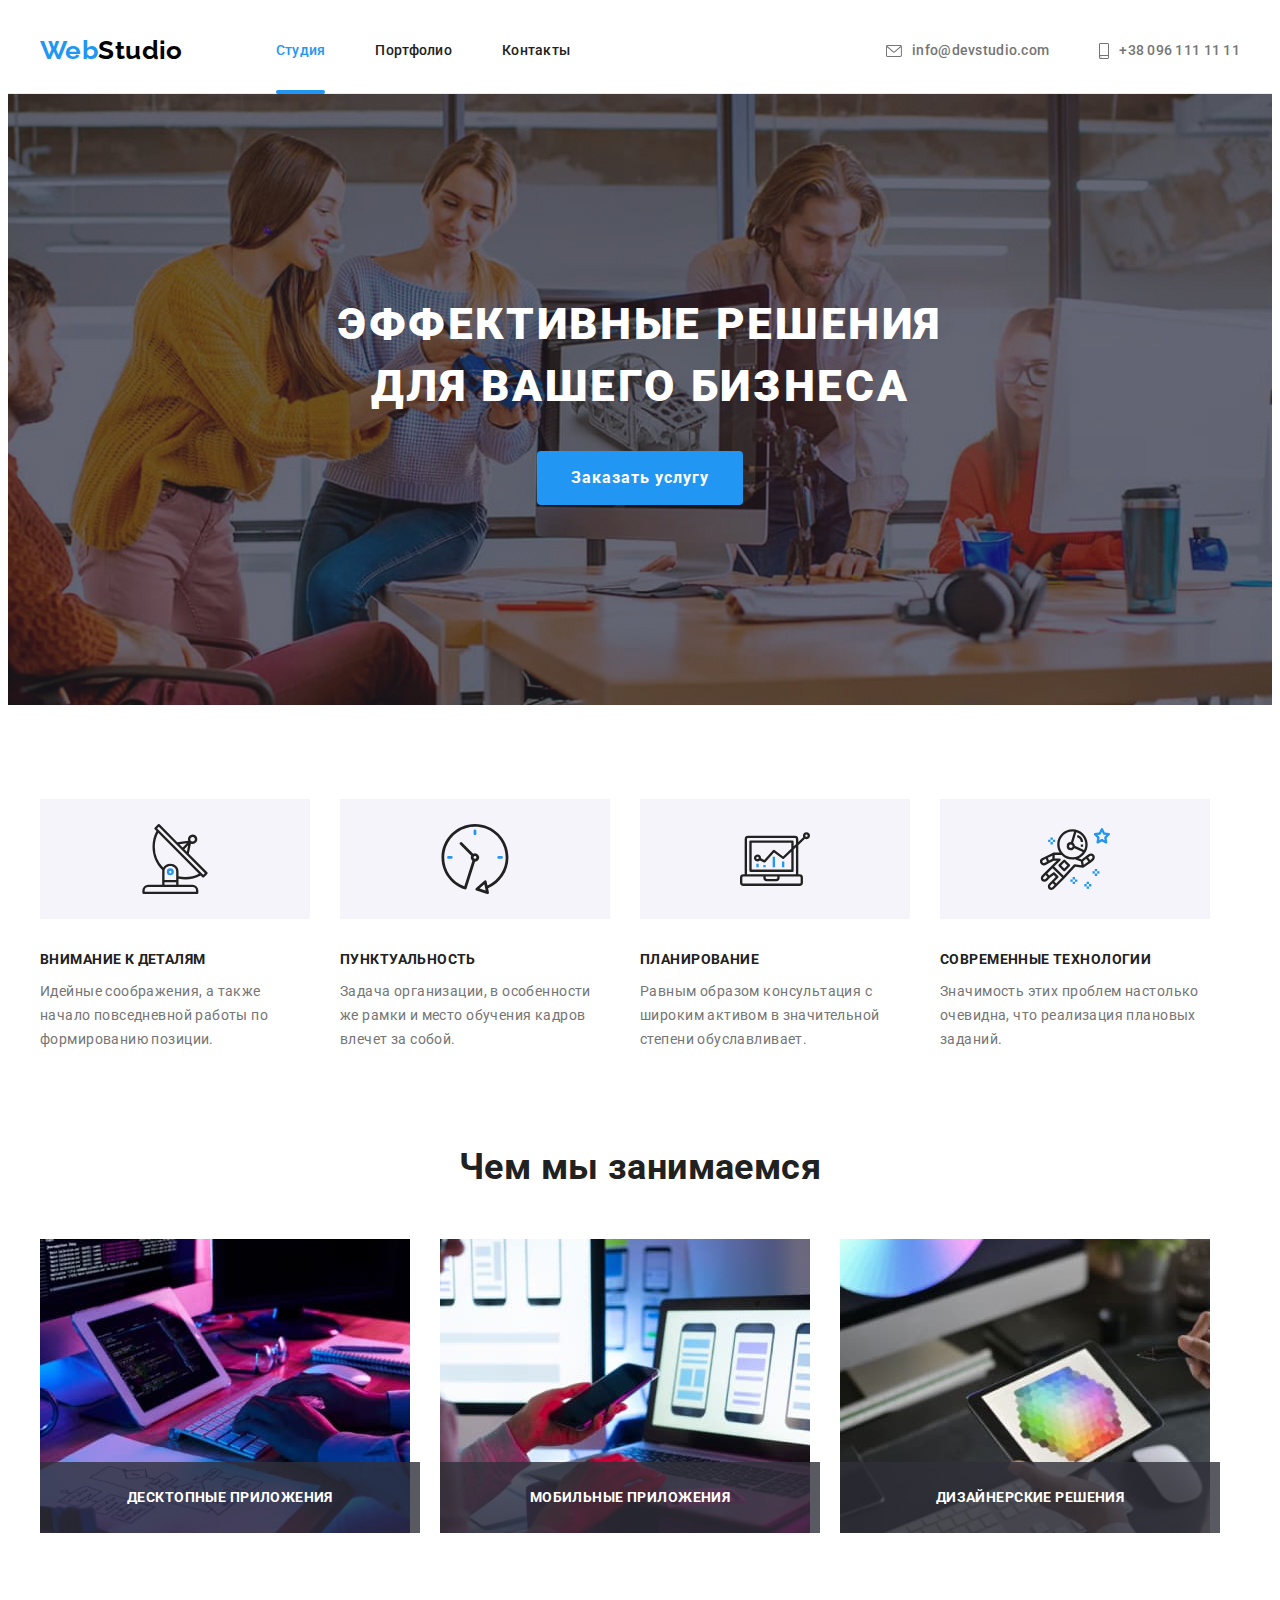
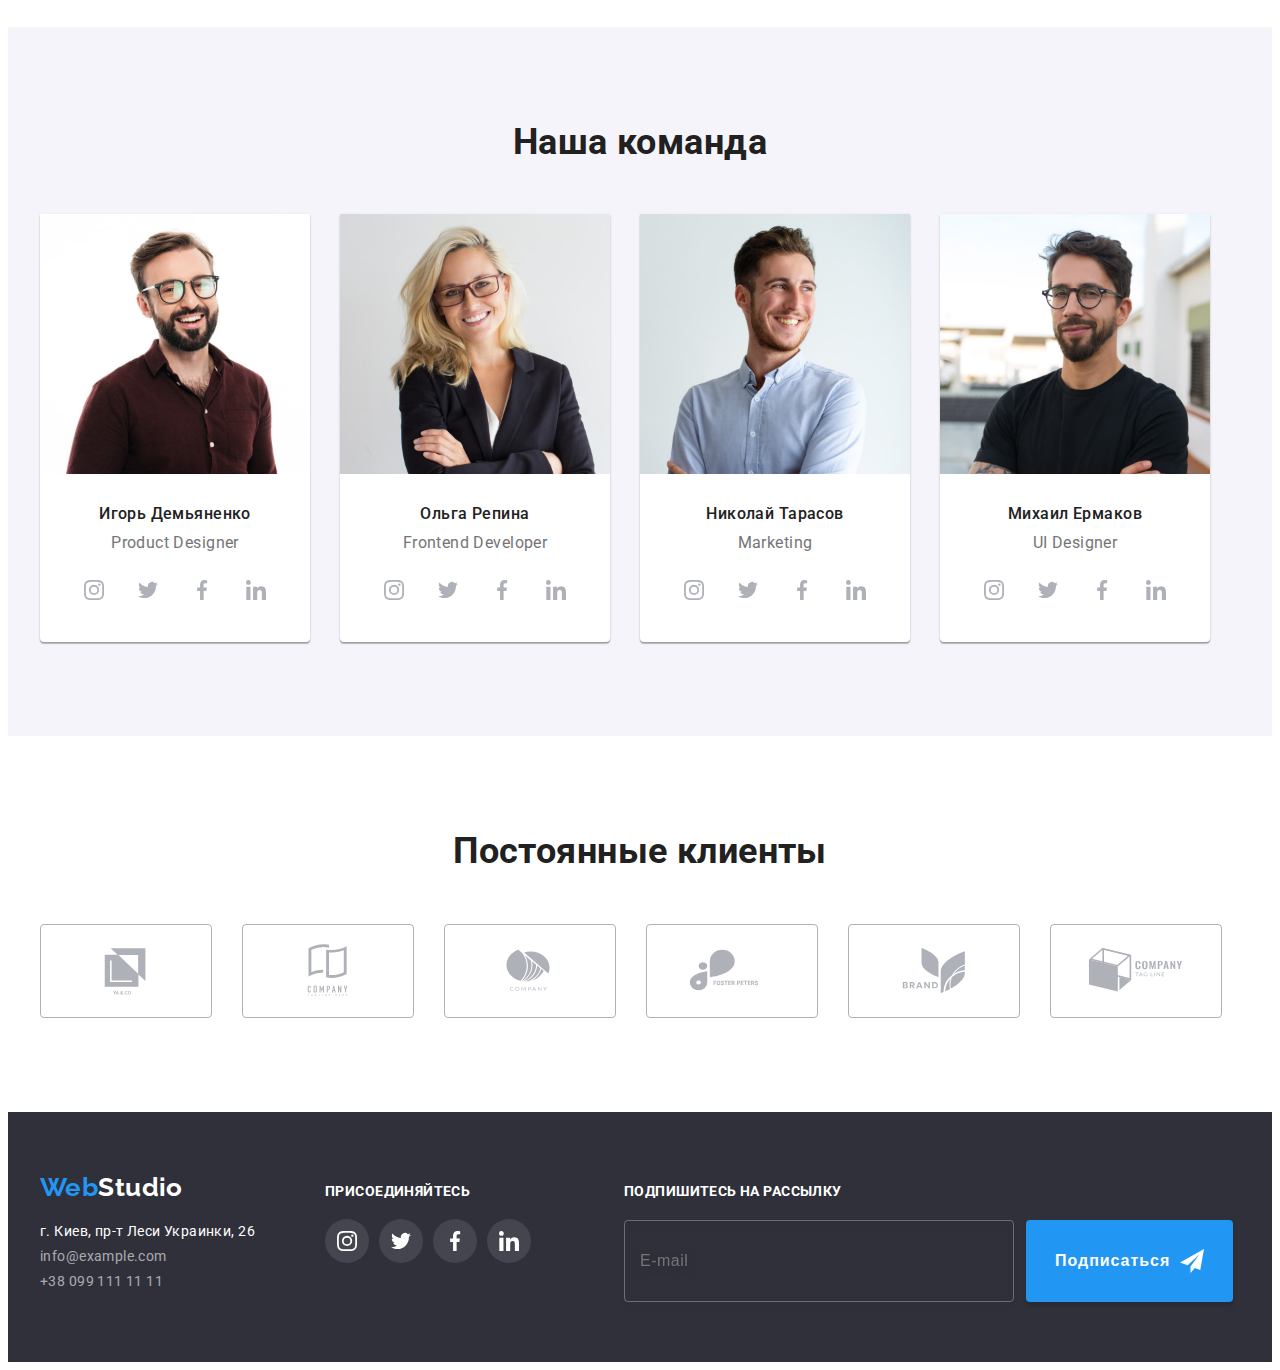
==== commit 8273faea: "bem_end" ====
--- a/index.html
+++ b/index.html
@@ -118,29 +118,29 @@
 
       <section class="about-us section">
         <div class="container">
-          <h2 class="title">Чем мы занимаемся</h2>
-          <ul class="list">
-            <li class="item">
+          <h2 class="about-us__title">Чем мы занимаемся</h2>
+          <ul class="about-us__list">
+            <li class="about-us__item">
               <img src="./images/img-1.jpg" alt="Программист пишет код" width="370" height="294" />
-              <p class="text">Десктопные приложения</p>
-            </li>
-            <li class="item">
+              <p class="about-us__text">Десктопные приложения</p>
+            </li>
+            <li class="about-us__item">
               <img
                 src="./images/img-2.jpg"
                 alt="Дизайнер разрабатывает мобильный дизайн"
                 width="370"
                 height="294"
               />
-              <p class="text">Мобильные приложения</p>
-            </li>
-            <li class="item">
+              <p class="about-us__text">Мобильные приложения</p>
+            </li>
+            <li class="about-us__item">
               <img
                 src="./images/img-3.jpg"
                 alt="Дизайнер выбирает цвет на планшете"
                 width="370"
                 height="294"
               />
-              <p class="text">Дизайнерские решения</p>
+              <p class="about-us__text">Дизайнерские решения</p>
             </li>
           </ul>
         </div>
@@ -148,151 +148,175 @@
 
       <section class="command section">
         <div class="container">
-          <h2 class="title">Наша команда</h2>
-          <ul class="list">
-            <li class="command-card">
+          <h2 class="command__title">Наша команда</h2>
+          <ul class="command__list">
+            <li class="card">
               <img
                 src="./images/photo-1.jpg"
                 alt="Игоря Демьяненко, фото"
                 width="270"
                 height="260"
-                class="photo"
+                class="card__photo"
               />
-              <h3 class="title">Игорь Демьяненко</h3>
-              <p class="text">Product Designer</p>
-              <ul class="command-social list">
-                <li class="command-icon-box">
-                  <a href="https://www.instagram.com/" class="social__icon-link"
-                    ><svg width="20" height="20" class="command-icon">
+              <h3 class="card__title">Игорь Демьяненко</h3>
+              <p class="card__text">Product Designer</p>
+              <ul class="card__social">
+                <li class="social__icon-box">
+                  <a
+                    href="https://www.instagram.com/"
+                    class="social__icon-link social__icon-link--gray"
+                    ><svg width="20" height="20" class="icon">
                       <use href="./images/icons.svg#icon-instagram"></use></svg
                   ></a>
                 </li>
-                <li class="command-icon-box">
-                  <a href="https://twitter.com/" class="social__icon-link"
-                    ><svg width="20" height="20" class="command-icon">
+                <li class="social__icon-box">
+                  <a href="https://twitter.com/" class="social__icon-link social__icon-link--gray"
+                    ><svg width="20" height="20" class="icon">
                       <use href="./images/icons.svg#icon-twitter"></use></svg
                   ></a>
                 </li>
-                <li class="command-icon-box">
-                  <a href="https://www.facebook.com/" class="social__icon-link"
-                    ><svg width="20" height="20" class="command-icon">
+                <li class="social__icon-box">
+                  <a
+                    href="https://www.facebook.com/"
+                    class="social__icon-link social__icon-link--gray"
+                    ><svg width="20" height="20" class="icon">
                       <use href="./images/icons.svg#icon-facebook"></use></svg
                   ></a>
                 </li>
-                <li class="command-icon-box">
-                  <a href="https://www.linkedin.com/" class="social__icon-link"
-                    ><svg width="20" height="20" class="command-icon">
+                <li class="social__icon-box">
+                  <a
+                    href="https://www.linkedin.com/"
+                    class="social__icon-link social__icon-link--gray"
+                    ><svg width="20" height="20" class="icon">
                       <use href="./images/icons.svg#icon-linkedin"></use></svg
                   ></a>
                 </li>
               </ul>
             </li>
-            <li class="command-card">
+            <li class="card">
               <img
                 src="./images/photo-2.jpg"
                 alt="Ольга Репина, фото"
                 width="270"
                 height="260"
-                class="photo"
+                class="card__photo"
               />
-              <h3 class="title">Ольга Репина</h3>
-              <p class="text">Frontend Developer</p>
-              <ul class="command-social list">
-                <li class="command-icon-box">
-                  <a href="https://www.instagram.com/" class="social__icon-link"
-                    ><svg width="20" height="20" class="command-icon">
+              <h3 class="card__title">Ольга Репина</h3>
+              <p class="card__text">Frontend Developer</p>
+              <ul class="card__social">
+                <li class="social__icon-box">
+                  <a
+                    href="https://www.instagram.com/"
+                    class="social__icon-link social__icon-link--gray"
+                    ><svg width="20" height="20" class="icon">
                       <use href="./images/icons.svg#icon-instagram"></use></svg
                   ></a>
                 </li>
-                <li class="command-icon-box">
-                  <a href="https://twitter.com/" class="social__icon-link"
-                    ><svg width="20" height="20" class="command-icon">
+                <li class="social__icon-box">
+                  <a href="https://twitter.com/" class="social__icon-link social__icon-link--gray"
+                    ><svg width="20" height="20" class="icon">
                       <use href="./images/icons.svg#icon-twitter"></use></svg
                   ></a>
                 </li>
-                <li class="command-icon-box">
-                  <a href="https://www.facebook.com/" class="social__icon-link"
-                    ><svg width="20" height="20" class="command-icon">
+                <li class="social__icon-box">
+                  <a
+                    href="https://www.facebook.com/"
+                    class="social__icon-link social__icon-link--gray"
+                    ><svg width="20" height="20" class="icon">
                       <use href="./images/icons.svg#icon-facebook"></use></svg
                   ></a>
                 </li>
-                <li class="command-icon-box">
-                  <a href="https://www.linkedin.com/" class="social__icon-link"
-                    ><svg width="20" height="20" class="command-icon">
+                <li class="social__icon-box">
+                  <a
+                    href="https://www.linkedin.com/"
+                    class="social__icon-link social__icon-link--gray"
+                    ><svg width="20" height="20" class="icon">
                       <use href="./images/icons.svg#icon-linkedin"></use></svg
                   ></a>
                 </li>
               </ul>
             </li>
-            <li class="command-card">
+            <li class="card">
               <img
                 src="./images/photo-3.jpg"
                 alt="Николай Тарасов, фото"
                 width="270"
                 height="260"
-                class="photo"
+                class="card__photo"
               />
-              <h3 class="title">Николай Тарасов</h3>
-              <p class="text">Marketing</p>
-              <ul class="command-social list">
-                <li class="command-icon-box">
-                  <a href="https://www.instagram.com/" class="social__icon-link"
-                    ><svg width="20" height="20" class="command-icon">
+              <h3 class="card__title">Николай Тарасов</h3>
+              <p class="card__text">Marketing</p>
+              <ul class="card__social">
+                <li class="social__icon-box">
+                  <a
+                    href="https://www.instagram.com/"
+                    class="social__icon-link social__icon-link--gray"
+                    ><svg width="20" height="20" class="icon">
                       <use href="./images/icons.svg#icon-instagram"></use></svg
                   ></a>
                 </li>
-                <li class="command-icon-box">
-                  <a href="https://twitter.com/" class="social__icon-link"
-                    ><svg width="20" height="20" class="command-icon">
+                <li class="social__icon-box">
+                  <a href="https://twitter.com/" class="social__icon-link social__icon-link--gray"
+                    ><svg width="20" height="20" class="icon">
                       <use href="./images/icons.svg#icon-twitter"></use></svg
                   ></a>
                 </li>
-                <li class="command-icon-box">
-                  <a href="https://www.facebook.com/" class="social__icon-link"
-                    ><svg width="20" height="20" class="command-icon">
+                <li class="social__icon-box">
+                  <a
+                    href="https://www.facebook.com/"
+                    class="social__icon-link social__icon-link--gray"
+                    ><svg width="20" height="20" class="icon">
                       <use href="./images/icons.svg#icon-facebook"></use></svg
                   ></a>
                 </li>
-                <li class="command-icon-box">
-                  <a href="https://www.linkedin.com/" class="social__icon-link"
-                    ><svg width="20" height="20" class="command-icon">
+                <li class="social__icon-box">
+                  <a
+                    href="https://www.linkedin.com/"
+                    class="social__icon-link social__icon-link--gray"
+                    ><svg width="20" height="20" class="icon">
                       <use href="./images/icons.svg#icon-linkedin"></use></svg
                   ></a>
                 </li>
               </ul>
             </li>
-            <li class="command-card">
+            <li class="card">
               <img
                 src="./images/photo-4.jpg"
                 alt="Михаил Ермаков, фото"
                 width="270"
                 height="260"
-                class="photo"
+                class="card__photo"
               />
-              <h3 class="title">Михаил Ермаков</h3>
-              <p class="text">UI Designer</p>
-              <ul class="command-social list">
-                <li class="command-icon-box">
-                  <a href="https://www.instagram.com/" class="social__icon-link"
-                    ><svg width="20" height="20" class="command-icon">
+              <h3 class="card__title">Михаил Ермаков</h3>
+              <p class="card__text">UI Designer</p>
+              <ul class="card__social">
+                <li class="social__icon-box">
+                  <a
+                    href="https://www.instagram.com/"
+                    class="social__icon-link social__icon-link--gray"
+                    ><svg width="20" height="20" class="icon">
                       <use href="./images/icons.svg#icon-instagram"></use></svg
                   ></a>
                 </li>
-                <li class="command-icon-box">
-                  <a href="https://twitter.com/" class="social__icon-link"
-                    ><svg width="20" height="20" class="command-icon">
+                <li class="social__icon-box">
+                  <a href="https://twitter.com/" class="social__icon-link social__icon-link--gray"
+                    ><svg width="20" height="20" class="icon">
                       <use href="./images/icons.svg#icon-twitter"></use></svg
                   ></a>
                 </li>
-                <li class="command-icon-box">
-                  <a href="https://www.facebook.com/" class="social__icon-link"
-                    ><svg width="20" height="20" class="command-icon">
+                <li class="social__icon-box">
+                  <a
+                    href="https://www.facebook.com/"
+                    class="social__icon-link social__icon-link--gray"
+                    ><svg width="20" height="20" class="icon">
                       <use href="./images/icons.svg#icon-facebook"></use></svg
                   ></a>
                 </li>
-                <li class="command-icon-box">
-                  <a href="https://www.linkedin.com/" class="social__icon-link"
-                    ><svg width="20" height="20" class="command-icon">
+                <li class="social__icon-box">
+                  <a
+                    href="https://www.linkedin.com/"
+                    class="social__icon-link social__icon-link--gray"
+                    ><svg width="20" height="20" class="icon">
                       <use href="./images/icons.svg#icon-linkedin"></use></svg
                   ></a>
                 </li>
@@ -303,43 +327,43 @@
       </section>
 
       <section class="clients section">
-        <h2 class="title clients__title">Постоянные клиенты</h2>
+        <h2 class="clients__title">Постоянные клиенты</h2>
 
         <div class="container">
-          <ul class="list clients">
-            <li class="clients-icon-box">
-              <a href="#" class="clients-icon-link link"
-                ><svg width="106" height="60" class="clients-icon">
+          <ul class="clients__list">
+            <li class="clients__icon-box">
+              <a href="#" class="clients__link"
+                ><svg width="106" height="60" class="clients__icon">
                   <use href="./images/icons.svg#icon-logo-1"></use></svg
               ></a>
             </li>
-            <li class="clients-icon-box">
-              <a href="#" class="clients-icon-link link"
-                ><svg width="106" height="60" class="clients-icon">
+            <li class="clients__icon-box">
+              <a href="#" class="clients__link"
+                ><svg width="106" height="60" class="clients__icon">
                   <use href="./images/icons.svg#icon-logo-2"></use></svg
               ></a>
             </li>
-            <li class="clients-icon-box">
-              <a href="#" class="clients-icon-link link"
-                ><svg width="106" height="60" class="clients-icon">
+            <li class="clients__icon-box">
+              <a href="#" class="clients__link"
+                ><svg width="106" height="60" class="clients__icon">
                   <use href="./images/icons.svg#icon-logo-3"></use></svg
               ></a>
             </li>
-            <li class="clients-icon-box">
-              <a href="#" class="clients-icon-link link"
-                ><svg width="106" height="60" class="clients-icon">
+            <li class="clients__icon-box">
+              <a href="#" class="clients__link"
+                ><svg width="106" height="60" class="clients__icon">
                   <use href="./images/icons.svg#icon-logo-4"></use></svg
               ></a>
             </li>
-            <li class="clients-icon-box">
-              <a href="#" class="clients-icon-link link"
-                ><svg width="106" height="60" class="clients-icon">
+            <li class="clients__icon-box">
+              <a href="#" class="clients__link"
+                ><svg width="106" height="60" class="clients__icon">
                   <use href="./images/icons.svg#icon-logo-5"></use></svg
               ></a>
             </li>
-            <li class="clients-icon-box">
-              <a href="#" class="clients-icon-link link"
-                ><svg width="106" height="60" class="clients-icon">
+            <li class="clients__icon-box">
+              <a href="#" class="clients__link"
+                ><svg width="106" height="60" class="clients__icon">
                   <use href="./images/icons.svg#icon-logo-6"></use></svg
               ></a>
             </li>
@@ -420,72 +444,74 @@
         </div>
       </div>
     </footer>
+
     <div class="overlay is-hidden" data-modal>
       <div class="modal">
-        <button type="button" class="modal-close" data-modal-close>
+        <button type="button" class="modal__close-button" data-modal-close>
           <svg width="11" height="11">
-            <use href="./images/icons.svg#icon-close" class="close-icon"></use>
+            <use href="./images/icons.svg#icon-close" class="modal__close-icon"></use>
           </svg>
         </button>
 
-        <p class="modal-title title">Оставьте свои данные, мы вам перезвоним</p>
-
-        <form class="modal-form">
-          <div class="modal-inputs">
-            <div class="modal-field">
-              <label for="user-name" class="modal-label">Имя</label>
-              <div class="input-wrap">
-                <input type="text" name="user-name" id="user-name" class="modal-input" />
-                <svg class="input-icon" width="18" height="18">
+        <p class="modal__title">Оставьте свои данные, мы вам перезвоним</p>
+
+        <form class="modal__form modal-form">
+          <div class="modal-form__inputs">
+            <div class="modal-form__field">
+              <label for="user-name" class="modal-form__label">Имя</label>
+              <div class="modal-form__wrap">
+                <input type="text" name="user-name" id="user-name" class="modal-form__input" />
+                <svg class="modal-form__icon" width="18" height="18">
                   <use href="./images/icons.svg#icon-user-name"></use>
                 </svg>
               </div>
             </div>
 
-            <div class="modal-field">
-              <label for="user-phone" class="modal-label">Телефон</label>
-              <div class="input-wrap">
-                <input type="tel" name="user-phone" id="user-phone" class="modal-input" />
-                <svg class="input-icon" width="18" height="18">
+            <div class="modal-form__field">
+              <label for="user-phone" class="modal-form__label">Телефон</label>
+              <div class="modal-form__wrap">
+                <input type="tel" name="user-phone" id="user-phone" class="modal-form__input" />
+                <svg class="modal-form__icon" width="18" height="18">
                   <use href="./images/icons.svg#icon-user-phone"></use>
                 </svg>
               </div>
             </div>
 
-            <div class="modal-field">
-              <label for="user-mail" class="modal-label">Почта</label>
-              <div class="input-wrap">
-                <input type="email" name="user-mail" id="user-mail" class="modal-input" />
-                <svg class="input-icon" width="18" height="18">
+            <div class="modal-form__field">
+              <label for="user-mail" class="modal-form__label">Почта</label>
+              <div class="modal-form__wrap">
+                <input type="email" name="user-mail" id="user-mail" class="modal-form__input" />
+                <svg class="modal-form__icon" width="18" height="18">
                   <use href="./images/icons.svg#icon-user-mail"></use>
                 </svg>
               </div>
             </div>
 
-            <div class="modal-field">
-              <label for="user-text" class="modal-label">Комментарий</label>
+            <div class="modal-form__field">
+              <label for="user-text" class="modal-form__label">Комментарий</label>
               <textarea
                 name="user-text"
                 id="user-text"
-                class="input-textarea"
+                class="modal-form__input modal-form__input--textarea"
                 placeholder="Введите текст"
               ></textarea>
             </div>
           </div>
 
-          <div class="modal-field check">
-            <input type="checkbox" name="policy" id="policy" class="visually-hidden input-check" />
-            <label for="policy" class="check-text">
-              <span>
-                <svg class="check-icon" width="14" height="13">
+          <div class="modal-form__field checkbox">
+            <label class="checkbox__text">
+              <input type="checkbox" name="policy" class="checkbox__input visually-hidden" />
+              <span class="checkbox__icon-wrap">
+                <svg class="checkbox__icon" width="14" height="13">
                   <use href="./images/icons.svg#icon-check"></use>
                 </svg>
               </span>
-              Соглашаюсь с рассылкой и принимаю <a href="#" class="offer-link">Условия договора</a>
+              Соглашаюсь с рассылкой и принимаю
+              <a href="#" class="checkbox__offer-link">Условия договора</a>
             </label>
           </div>
-          <div class="button-wrap">
-            <button type="submit" class="modal-button">Отправить</button>
+          <div class="modal-form__button-wrap">
+            <button type="submit" class="modal-form__button">Отправить</button>
           </div>
         </form>
       </div>
--- a/css/styles.css
+++ b/css/styles.css
@@ -189,6 +189,618 @@
   margin-right: 10px;
 }
 
+/* Герой */
+.hero {
+  background-color: var(--third-background-color);
+  background-image: linear-gradient(to right, rgba(47, 48, 58, 0.4), rgba(47, 48, 58, 0.4)),
+    url('../images/hero-bg.jpg');
+  background-position: center;
+  max-width: 1600px;
+  margin: 0 auto;
+  background-size: cover;
+  background-repeat: no-repeat;
+
+  text-align: center;
+
+  padding-top: 200px;
+  padding-bottom: 200px;
+}
+
+.hero__title {
+  color: var(--invert-text-color);
+
+  margin-top: 0;
+  margin-bottom: 34px;
+  margin-left: auto;
+  margin-right: auto;
+
+  width: 696px;
+
+  font-weight: 900;
+  font-size: 44px;
+  line-height: 1.4;
+  letter-spacing: 0.06em;
+  text-transform: uppercase;
+}
+
+.hero__button {
+  display: inline-block;
+  background-color: var(--accent);
+  border-radius: 4px;
+  border-color: transparent;
+  color: var(--invert-text-color);
+  padding: 10px 32px;
+  font-family: inherit;
+  font-weight: 700;
+  font-size: 16px;
+  line-height: 1.88;
+  text-align: center;
+  letter-spacing: 0.06em;
+
+  transition: background-color var(--main-transition);
+}
+
+.hero__button:hover {
+  cursor: pointer;
+}
+
+.hero__button:hover,
+.hero__button:focus {
+  background-color: var(--button-hover);
+}
+
+/* Преимущества */
+.benefits__list {
+  display: flex;
+}
+
+.benefits__item {
+  width: 270px;
+}
+
+.benefits__item:not(:last-child) {
+  margin-right: 30px;
+}
+
+.benefits__icon {
+  background-color: var(--secondary-background-color);
+  width: 270px;
+  height: 120px;
+  align-items: center;
+  display: flex;
+  align-items: center;
+  justify-content: center;
+  margin-bottom: 30px;
+}
+
+.benefits__title {
+  margin-bottom: 10px;
+  color: var(--secondary-text-color);
+  font-weight: 700;
+  font-size: 14px;
+  line-height: 1.5;
+  text-transform: uppercase;
+}
+
+.benefits__text {
+  line-height: 1.7;
+}
+
+/* Чем мы занимаемся */
+.about-us {
+  padding-top: 0%;
+}
+
+.about-us__list {
+  display: flex;
+}
+
+.about-us__item:not(:last-child) {
+  margin-right: 30px;
+}
+
+.about-us__title {
+  margin-bottom: 50px;
+
+  font-weight: 700;
+  font-size: 36px;
+  line-height: 1.2;
+  text-align: center;
+  color: var(--secondary-text-color);
+}
+
+.about-us__item {
+  position: relative;
+}
+
+.about-us__text {
+  position: absolute;
+  bottom: 0;
+  width: 100%;
+  padding: 27px 5px;
+
+  background: rgba(47, 48, 58, 0.8);
+
+  font-weight: 700;
+  font-size: 14px;
+  line-height: 1.2;
+  text-align: center;
+  letter-spacing: 0.03em;
+  text-transform: uppercase;
+
+  color: var(--invert-text-color);
+}
+
+/* Команда */
+.command {
+  background-color: var(--secondary-background-color);
+}
+
+.command__list {
+  display: flex;
+}
+
+.command__title {
+  font-weight: 700;
+  margin-bottom: 50px;
+  font-size: 36px;
+  line-height: 1.2;
+  text-align: center;
+  color: var(--secondary-text-color);
+}
+
+.card {
+  width: 270px;
+
+  background: var(--primary-background-color);
+
+  box-shadow: 0px 1px 3px rgba(0, 0, 0, 0.12), 0px 1px 1px rgba(0, 0, 0, 0.14),
+    0px 2px 1px rgba(0, 0, 0, 0.2);
+  border-radius: 0px 0px 4px 4px;
+}
+
+.card__social {
+  margin: 0 auto 30px;
+  width: 206px;
+}
+
+.card:not(:last-child) {
+  margin-right: 30px;
+}
+
+.card__photo {
+  margin-bottom: 30px;
+}
+
+.card__title {
+  margin-bottom: 10px;
+  font-weight: 500;
+  font-size: 16px;
+  line-height: 1.2;
+  text-align: center;
+  color: var(--secondary-text-color);
+}
+
+.card__text {
+  font-size: 16px;
+  line-height: 1.2;
+  text-align: center;
+  margin-bottom: 16px;
+}
+
+/* Команда */
+.command {
+  background-color: var(--secondary-background-color);
+}
+
+.command__list {
+  display: flex;
+}
+
+.command__title {
+  font-weight: 700;
+  margin-bottom: 50px;
+  font-size: 36px;
+  line-height: 1.2;
+  text-align: center;
+}
+
+.card {
+  width: 270px;
+
+  background: var(--primary-background-color);
+
+  box-shadow: 0px 1px 3px rgba(0, 0, 0, 0.12), 0px 1px 1px rgba(0, 0, 0, 0.14),
+    0px 2px 1px rgba(0, 0, 0, 0.2);
+  border-radius: 0px 0px 4px 4px;
+}
+
+.card:not(:last-child) {
+  margin-right: 30px;
+}
+
+.card__photo {
+  margin-bottom: 30px;
+}
+
+.card__title {
+  margin-bottom: 10px;
+  font-weight: 500;
+  font-size: 16px;
+  line-height: 1.2;
+  text-align: center;
+}
+
+.card__text {
+  font-size: 16px;
+  line-height: 1.2;
+  text-align: center;
+  margin-bottom: 16px;
+}
+
+.card__social {
+  display: flex;
+  width: 206px;
+  margin: 0 auto 30px;
+}
+
+/* Клиенты */
+.clients__title {
+  margin-top: 0;
+  margin-bottom: 50px;
+
+  font-weight: 700;
+  font-size: 36px;
+  line-height: 1.2;
+  text-align: center;
+  color: var(--secondary-text-color);
+}
+
+.clients__list {
+  display: flex;
+}
+
+.clients__icon-box:not(:last-child) {
+  margin-right: 30px;
+}
+
+.clients__link {
+  width: 170px;
+  height: 92px;
+  border-radius: 4px;
+  border: 1px solid;
+  border-color: var(--icon-color);
+  display: flex;
+  justify-content: center;
+  align-items: center;
+  transition: border-color var(--main-transition);
+}
+
+.clients__icon {
+  fill: var(--icon-color);
+  transition: fill var(--main-transition);
+}
+
+.clients__link:hover {
+  border-color: var(--accent);
+}
+
+.clients__link:hover .clients__icon {
+  fill: var(--accent);
+}
+
+/* Портфолио */
+
+.portfolio__menu {
+  display: flex;
+  justify-content: center;
+  margin-bottom: 50px;
+}
+
+.menu__button {
+  background-color: var(--secondary-background-color);
+  border-radius: 4px;
+  border-color: transparent;
+  color: var(--secondary-text-color);
+
+  padding: 6px 22px;
+
+  font-family: inherit;
+  font-weight: 500;
+  font-size: 16px;
+  line-height: 1.6;
+  text-align: center;
+
+  transition: background-color var(--main-transition), box-shadow var(--main-transition),
+    color var(--main-transition);
+}
+
+.menu__item:not(:last-child) {
+  margin-right: 8px;
+}
+
+.menu__button:hover,
+.menu__button:focus {
+  background-color: var(--accent);
+  box-shadow: 0px 3px 1px rgba(0, 0, 0, 0.1), 0px 1px 2px rgba(0, 0, 0, 0.08),
+    0px 2px 2px rgba(0, 0, 0, 0.12);
+  color: var(--invert-text-color);
+}
+
+/* Карточки и сетка - Портфолио */
+
+.card-set {
+  display: flex;
+  flex-wrap: wrap;
+
+  margin-right: calc(-1 * var(--card-set-gap));
+  margin-bottom: calc(-1 * var(--card-set-gap));
+}
+
+.card-set__card {
+  flex-basis: calc(100% / 3 - var(--card-set-gap));
+  margin-right: var(--card-set-gap);
+  margin-bottom: var(--card-set-gap);
+  border-left: 1px solid #eeeeee;
+  border-right: 1px solid #eeeeee;
+  border-bottom: 1px solid #eeeeee;
+
+  transition: box-shadow var(--main-transition);
+}
+
+.card-set__card:hover {
+  box-shadow: 0px 1px 1px rgba(0, 0, 0, 0.12), 0px 4px 4px rgba(0, 0, 0, 0.06),
+    1px 4px 6px rgba(0, 0, 0, 0.16);
+}
+
+.card-set__card:hover .card-set__hidden-text {
+  transform: translateY(0%);
+}
+
+.card-set__content {
+  padding: 20px 24px;
+}
+
+.card-set__title {
+  margin-bottom: 5px;
+
+  font-weight: 700;
+  font-size: 18px;
+  line-height: 2;
+  letter-spacing: 0.06em;
+}
+
+.card-set__wrapper {
+  position: relative;
+  overflow: hidden;
+}
+
+.card-set__text {
+  font-size: 16px;
+  line-height: 1.9;
+}
+
+.card-set__hidden-text {
+  position: absolute;
+  top: 0;
+  color: var(--invert-text-color);
+  background: rgba(33, 150, 243, 0.9);
+  font-size: 18px;
+  line-height: 1.56;
+  letter-spacing: 0.03em;
+  padding: 63px 24px;
+  transform: translateY(100%);
+  transition: transform var(--main-transition);
+}
+
+/* Модалка */
+
+.overlay {
+  width: 100%;
+  height: 100%;
+  position: fixed;
+  top: 0;
+  background: rgba(0, 0, 0, 0.2);
+  transition: opacity var(--main-transition), visibility var(--main-transition);
+}
+
+.overlay.is-hidden .modal {
+  transform: translate(-50%, -50%) scale(0);
+}
+
+.modal {
+  position: absolute;
+  width: 528px;
+  height: 581px;
+  background: var(--primary-background-color);
+  box-shadow: 0px 1px 3px rgba(0, 0, 0, 0.12), 0px 1px 1px rgba(0, 0, 0, 0.14),
+    0px 2px 1px rgba(0, 0, 0, 0.2);
+  border-radius: 4px;
+  padding: 40px;
+  top: 50%;
+  left: 50%;
+  transform: translate(-50%, -50%);
+  transition: transform var(--main-transition);
+}
+
+.modal__close-button {
+  position: absolute;
+  top: 8px;
+  right: 8px;
+  width: 30px;
+  height: 30px;
+  padding: 10px;
+
+  background: var(--primary-background-color);
+  border: 1px solid rgba(0, 0, 0, 0.1);
+  border-radius: 50%;
+
+  display: flex;
+  justify-content: center;
+  align-items: center;
+}
+
+.modal__close-icon {
+  fill: var(--logo-color);
+  transition: fill var(--main-transition);
+}
+
+.modal__close-button:hover .modal__close-icon,
+.modal__close-button:focus .modal__close-icon {
+  fill: var(--accent);
+}
+
+.is-hidden {
+  opacity: 0;
+  visibility: hidden;
+  pointer-events: none;
+}
+
+.modal__title {
+  margin: 0;
+  font-weight: 700;
+  font-size: 20px;
+  line-height: 1.15;
+  text-align: center;
+  letter-spacing: 0.03em;
+  color: var(--secondary-text-color);
+  margin-bottom: 12px;
+}
+
+.modal-form__inputs {
+  margin-bottom: 20px;
+}
+
+.checkbox {
+  margin-bottom: 30px;
+}
+
+.modal-form__input,
+.modal-form__input--textarea {
+  outline: none;
+  width: 100%;
+  height: 40px;
+  border: 1px solid rgba(33, 33, 33, 0.2);
+  border-radius: 4px;
+
+  padding: 12px 42px;
+  font-size: 14px;
+  line-height: 1.5;
+  letter-spacing: 0.01em;
+  color: var(--input-text-color);
+  transition: border var(--main-transition);
+}
+
+.modal-form__input:focus,
+.modal-form__input--textarea:focus {
+  border: 1px solid var(--accent);
+}
+
+.modal-form__wrap {
+  position: relative;
+  margin-top: 4px;
+}
+
+.modal-form__icon {
+  position: absolute;
+  top: 50%;
+  transform: translateY(-50%);
+  left: 12px;
+  fill: var(--secondary-text-color);
+  transition: fill var(--main-transition);
+}
+
+.modal-form__input:focus + .modal-form__icon {
+  fill: var(--accent);
+}
+
+.modal-form__input--textarea {
+  margin-top: 4px;
+  padding: 12px 16px;
+  height: 120px;
+  resize: none;
+}
+
+.modal-form__input--textarea::placeholder {
+  font-weight: 400;
+  font-size: 14px;
+  line-height: 1.14;
+  letter-spacing: 0.01em;
+
+  color: rgba(117, 117, 117, 0.5);
+}
+
+.checkbox__text,
+.checkbox__offer-link {
+  font-weight: 400;
+  font-size: 14px;
+  line-height: 1.71;
+  letter-spacing: 0.03em;
+  color: var(--primary-text-color);
+  display: flex;
+  justify-content: center;
+}
+
+.checkbox__icon-wrap {
+  display: flex;
+  justify-content: center;
+  align-items: center;
+  width: 16px;
+  height: 15px;
+  border: 2px solid #303030;
+  border-radius: 2px;
+  margin-right: 10px;
+  transition: background-color var(--main-transition), border var(--main-transition);
+}
+
+.checkbox__icon {
+  fill: transparent;
+  transition: fill var(--main-transition);
+}
+
+.checkbox__input:checked + .checkbox__icon-wrap {
+  background-color: var(--accent);
+  border: none;
+}
+
+.checkbox__input:checked + .checkbox__icon-wrap .checkbox__icon {
+  fill: var(--primary-background-color);
+}
+
+.checkbox__offer-link {
+  color: var(--accent);
+  text-decoration: underline var(--accent);
+}
+
+.modal-form__button-wrap {
+  text-align: center;
+}
+
+.modal-form__button {
+  display: inline-block;
+  background-color: var(--accent);
+  border-radius: 4px;
+  border-color: transparent;
+  color: var(--invert-text-color);
+  font-family: inherit;
+  font-weight: 700;
+  font-size: 16px;
+  line-height: 1.88;
+  text-align: center;
+  letter-spacing: 0.06em;
+  padding: 10px 55px;
+  transition: background-color var(--main-transition);
+}
+
+.modal-form__button:hover {
+  cursor: pointer;
+}
+
+.modal-form__button:hover,
+.modal-form__button:focus {
+  background-color: var(--button-hover);
+}
+
 /* Футер */
 .footer {
   background-color: var(--third-background-color);
@@ -269,15 +881,21 @@
 }
 
 .social__icon-link {
+  width: 44px;
+  height: 44px;
+  border-radius: 50%;
+  background-color: transparent;
   display: flex;
   fill: var(--invert-text-color);
+  align-items: center;
+  justify-content: center;
+  transition: background-color var(--main-transition);
 }
 
 .social__icon-link:hover {
   background-color: var(--accent);
 }
 
-/* Subscribe form */
 .subscribe-form {
   display: flex;
 }
@@ -331,584 +949,10 @@
   margin-right: 10px;
 }
 
-/* Герой */
-.hero {
-  background-color: var(--third-background-color);
-  background-image: linear-gradient(to right, rgba(47, 48, 58, 0.4), rgba(47, 48, 58, 0.4)),
-    url('../images/hero-bg.jpg');
-  background-position: center;
-  max-width: 1600px;
-  margin: 0 auto;
-  background-size: cover;
-  background-repeat: no-repeat;
-
-  text-align: center;
-
-  padding-top: 200px;
-  padding-bottom: 200px;
-}
-
-.hero__title {
-  color: var(--invert-text-color);
-
-  margin-top: 0;
-  margin-bottom: 34px;
-  margin-left: auto;
-  margin-right: auto;
-
-  width: 696px;
-
-  font-weight: 900;
-  font-size: 44px;
-  line-height: 1.4;
-  letter-spacing: 0.06em;
-  text-transform: uppercase;
-}
-
-.hero__button {
-  display: inline-block;
-  background-color: var(--accent);
-  border-radius: 4px;
-  border-color: transparent;
-  color: var(--invert-text-color);
-  padding: 10px 32px;
-  font-family: inherit;
-  font-weight: 700;
-  font-size: 16px;
-  line-height: 1.88;
-  text-align: center;
-  letter-spacing: 0.06em;
-
-  transition: background-color var(--main-transition);
-}
-
-.hero__button:hover {
-  cursor: pointer;
-}
-
-.hero__button:hover,
-.hero__button:focus {
-  background-color: var(--button-hover);
-}
-
-/* Преимущества */
-.benefits__list {
-  display: flex;
-}
-
-.benefits__item {
-  width: 270px;
-}
-
-.benefits__item:not(:last-child) {
-  margin-right: 30px;
-}
-
-.benefits__icon {
-  background-color: var(--secondary-background-color);
-  width: 270px;
-  height: 120px;
-  align-items: center;
-  display: flex;
-  align-items: center;
-  justify-content: center;
-  margin-bottom: 30px;
-}
-
-.benefits__title {
-  margin-bottom: 10px;
-  color: var(--secondary-text-color);
-  font-weight: 700;
-  font-size: 14px;
-  line-height: 1.5;
-  text-transform: uppercase;
-}
-
-.benefits__text {
-  line-height: 1.7;
-}
-
-/* Чем мы занимаемся */
-.about-us {
-  padding-top: 0%;
-}
-
-.about-us .list {
-  display: flex;
-}
-
-.about-us .item:not(:last-child) {
-  margin-right: 30px;
-}
-
-.about-us .title {
-  margin-bottom: 50px;
-
-  font-weight: 700;
-  font-size: 36px;
-  line-height: 1.2;
-  text-align: center;
-}
-
-.about-us .item {
-  position: relative;
-}
-
-.about-us .text {
-  position: absolute;
-  bottom: 0;
-  width: 100%;
-  padding: 27px 5px;
-
-  background: rgba(47, 48, 58, 0.8);
-
-  font-weight: 700;
-  font-size: 14px;
-  line-height: 1.2;
-  text-align: center;
-  letter-spacing: 0.03em;
-  text-transform: uppercase;
-
-  color: var(--invert-text-color);
-}
-
-/* Команда */
-.command {
-  background-color: var(--secondary-background-color);
-}
-
-.command .list {
-  display: flex;
-}
-
-.command .title {
-  font-weight: 700;
-  margin-bottom: 50px;
-  font-size: 36px;
-  line-height: 1.2;
-  text-align: center;
-}
-
-.command-card {
-  width: 270px;
-
-  background: var(--primary-background-color);
-
-  box-shadow: 0px 1px 3px rgba(0, 0, 0, 0.12), 0px 1px 1px rgba(0, 0, 0, 0.14),
-    0px 2px 1px rgba(0, 0, 0, 0.2);
-  border-radius: 0px 0px 4px 4px;
-}
-
-.command-card:not(:last-child) {
-  margin-right: 30px;
-}
-
-.command-card .photo {
-  margin-bottom: 30px;
-}
-
-.command-card .title {
-  margin-bottom: 10px;
-  font-weight: 500;
-  font-size: 16px;
-  line-height: 1.2;
-  text-align: center;
-}
-
-.command-card .text {
-  font-size: 16px;
-  line-height: 1.2;
-  text-align: center;
-  margin-bottom: 16px;
-}
-
-.command-social {
-  display: flex;
-  width: 206px;
-  margin: 0 auto 30px;
-}
-
-.command-icon-box:not(:last-child) {
-  margin-right: 10px;
-}
-
-.social__icon-link {
-  width: 44px;
-  height: 44px;
-  border-radius: 50%;
-  background-color: transparent;
-  display: flex;
-  align-items: center;
-  justify-content: center;
-  transition: background-color var(--main-transition);
-}
-
-.command-icon {
+.social__icon-link--gray {
   fill: var(--icon-color);
-  transition: fill var(--main-transition);
-}
-
-.command-icon-link:hover {
-  background-color: var(--accent);
-}
-
-.command-icon-link:hover > .command-icon {
+}
+
+.social__icon-link--gray:hover {
   fill: var(--invert-text-color);
 }
-
-/* Клиенты */
-.clients__title {
-  margin-top: 0;
-  margin-bottom: 50px;
-
-  font-weight: 700;
-  font-size: 36px;
-  line-height: 1.2;
-  text-align: center;
-  color: var(--secondary-text-color);
-}
-
-.clients.list {
-  display: flex;
-}
-
-.clients-icon-box:not(:last-child) {
-  margin-right: 30px;
-}
-
-.clients-icon-link {
-  width: 170px;
-  height: 92px;
-  border-radius: 4px;
-  border: 1px solid;
-  border-color: var(--icon-color);
-  display: flex;
-  justify-content: center;
-  align-items: center;
-  transition: border-color var(--main-transition);
-}
-
-.clients-icon {
-  fill: var(--icon-color);
-  transition: fill var(--main-transition);
-}
-
-.clients-icon-link:hover {
-  border-color: var(--accent);
-}
-
-.clients-icon-link:hover .clients-icon {
-  fill: var(--accent);
-}
-
-/* Портфолио */
-
-.portfolio .menu {
-  display: flex;
-  justify-content: center;
-  margin-bottom: 50px;
-}
-
-.button-menu {
-  background-color: var(--secondary-background-color);
-  border-radius: 4px;
-  border-color: transparent;
-  color: var(--secondary-text-color);
-
-  padding: 6px 22px;
-
-  font-family: inherit;
-  font-weight: 500;
-  font-size: 16px;
-  line-height: 1.6;
-  text-align: center;
-
-  transition: background-color var(--main-transition), box-shadow var(--main-transition),
-    color var(--main-transition);
-}
-
-.menu .item:not(:last-child) {
-  margin-right: 8px;
-}
-
-.button-menu:hover,
-.button-menu:focus {
-  background-color: var(--accent);
-  box-shadow: 0px 3px 1px rgba(0, 0, 0, 0.1), 0px 1px 2px rgba(0, 0, 0, 0.08),
-    0px 2px 2px rgba(0, 0, 0, 0.12);
-  color: var(--invert-text-color);
-}
-
-/* Карточки и сетка - Портфолио */
-
-.portfolio .cards {
-  display: flex;
-  flex-wrap: wrap;
-
-  margin-right: calc(-1 * var(--card-set-gap));
-  margin-bottom: calc(-1 * var(--card-set-gap));
-}
-
-.portfolio-card {
-  flex-basis: calc(100% / 3 - var(--card-set-gap));
-  margin-right: var(--card-set-gap);
-  margin-bottom: var(--card-set-gap);
-  border-left: 1px solid #eeeeee;
-  border-right: 1px solid #eeeeee;
-  border-bottom: 1px solid #eeeeee;
-
-  transition: box-shadow var(--main-transition);
-}
-
-.portfolio-card:hover {
-  box-shadow: 0px 1px 1px rgba(0, 0, 0, 0.12), 0px 4px 4px rgba(0, 0, 0, 0.06),
-    1px 4px 6px rgba(0, 0, 0, 0.16);
-}
-
-.portfolio-card:hover .hidden-text {
-  transform: translateY(0%);
-}
-
-.portfolio-card .content {
-  padding: 20px 24px;
-}
-
-.portfolio-card .title {
-  margin-bottom: 5px;
-
-  font-weight: 700;
-  font-size: 18px;
-  line-height: 2;
-  letter-spacing: 0.06em;
-}
-
-.portfolio-card .wrapper {
-  position: relative;
-  overflow: hidden;
-}
-
-.portfolio-card .text {
-  font-size: 16px;
-  line-height: 1.9;
-}
-
-.portfolio-card .hidden-text {
-  position: absolute;
-  top: 0;
-  color: var(--invert-text-color);
-  background: rgba(33, 150, 243, 0.9);
-  font-size: 18px;
-  line-height: 1.56;
-  letter-spacing: 0.03em;
-  padding: 63px 24px;
-  transform: translateY(100%);
-  transition: transform var(--main-transition);
-}
-
-/* Модалка */
-
-.overlay {
-  width: 100%;
-  height: 100%;
-  position: fixed;
-  top: 0;
-  background: rgba(0, 0, 0, 0.2);
-  transition: opacity var(--main-transition), visibility var(--main-transition);
-}
-
-.overlay.is-hidden .modal {
-  transform: translate(-50%, -50%) scale(0);
-}
-
-.modal {
-  position: absolute;
-  width: 528px;
-  height: 581px;
-  background: var(--primary-background-color);
-  box-shadow: 0px 1px 3px rgba(0, 0, 0, 0.12), 0px 1px 1px rgba(0, 0, 0, 0.14),
-    0px 2px 1px rgba(0, 0, 0, 0.2);
-  border-radius: 4px;
-  padding: 40px;
-  top: 50%;
-  left: 50%;
-  transform: translate(-50%, -50%);
-  transition: transform var(--main-transition);
-}
-
-.modal-close {
-  position: absolute;
-  top: 8px;
-  right: 8px;
-  width: 30px;
-  height: 30px;
-  padding: 10px;
-
-  background: var(--primary-background-color);
-  border: 1px solid rgba(0, 0, 0, 0.1);
-  border-radius: 50%;
-
-  display: flex;
-  justify-content: center;
-  align-items: center;
-}
-
-.close-icon {
-  fill: var(--logo-color);
-  transition: fill var(--main-transition);
-}
-
-.modal-close:hover .close-icon,
-.modal-close:focus .close-icon {
-  fill: var(--accent);
-}
-
-.is-hidden {
-  opacity: 0;
-  visibility: hidden;
-  pointer-events: none;
-}
-
-.modal-title {
-  margin: 0;
-  font-weight: 700;
-  font-size: 20px;
-  line-height: 1.15;
-  text-align: center;
-  letter-spacing: 0.03em;
-  color: var(--secondary-text-color);
-  margin-bottom: 12px;
-}
-
-.modal-inputs {
-  margin-bottom: 20px;
-}
-
-.modal-field.check {
-  margin-bottom: 30px;
-}
-
-.modal-input,
-.input-textarea {
-  outline: none;
-  width: 100%;
-  height: 40px;
-  border: 1px solid rgba(33, 33, 33, 0.2);
-  border-radius: 4px;
-
-  padding: 12px 42px;
-  font-size: 14px;
-  line-height: 1.5;
-  letter-spacing: 0.01em;
-  color: var(--input-text-color);
-  transition: border var(--main-transition);
-}
-
-.modal-input:focus,
-.input-textarea:focus {
-  border: 1px solid var(--accent);
-}
-
-.input-wrap {
-  position: relative;
-  margin-top: 4px;
-}
-
-.input-icon {
-  position: absolute;
-  top: 50%;
-  transform: translateY(-50%);
-  left: 12px;
-  fill: var(--secondary-text-color);
-  transition: fill var(--main-transition);
-}
-
-.modal-input:focus + .input-icon {
-  fill: var(--accent);
-}
-
-.input-textarea {
-  margin-top: 4px;
-  padding: 12px 16px;
-  height: 120px;
-  resize: none;
-}
-
-.input-textarea::placeholder {
-  font-weight: 400;
-  font-size: 14px;
-  line-height: 1.14;
-  letter-spacing: 0.01em;
-
-  color: rgba(117, 117, 117, 0.5);
-}
-
-.check-text,
-.offer-link {
-  font-weight: 400;
-  font-size: 14px;
-  line-height: 1.71;
-  letter-spacing: 0.03em;
-  color: var(--primary-text-color);
-  display: flex;
-  justify-content: center;
-}
-
-.check-text span {
-  display: flex;
-  justify-content: center;
-  align-items: center;
-  width: 16px;
-  height: 15px;
-  border: 2px solid #303030;
-  border-radius: 2px;
-  margin-right: 10px;
-  transition: background-color var(--main-transition), border var(--main-transition);
-}
-
-.check-icon {
-  fill: transparent;
-  transition: fill var(--main-transition);
-}
-
-.input-check:checked + .check-text span {
-  background-color: var(--accent);
-  border: none;
-}
-
-.input-check:checked + .check-text .check-icon {
-  fill: var(--primary-background-color);
-}
-
-.offer-link {
-  color: var(--accent);
-  text-decoration: underline var(--accent);
-}
-
-.button-wrap {
-  text-align: center;
-}
-
-.modal-button {
-  display: inline-block;
-  background-color: var(--accent);
-  border-radius: 4px;
-  border-color: transparent;
-  color: var(--invert-text-color);
-  font-family: inherit;
-  font-weight: 700;
-  font-size: 16px;
-  line-height: 1.88;
-  text-align: center;
-  letter-spacing: 0.06em;
-  padding: 10px 55px;
-  transition: background-color var(--main-transition);
-}
-
-.modal-button:hover {
-  cursor: pointer;
-}
-
-.modal-button:hover,
-.modal-button:focus {
-  background-color: var(--button-hover);
-}
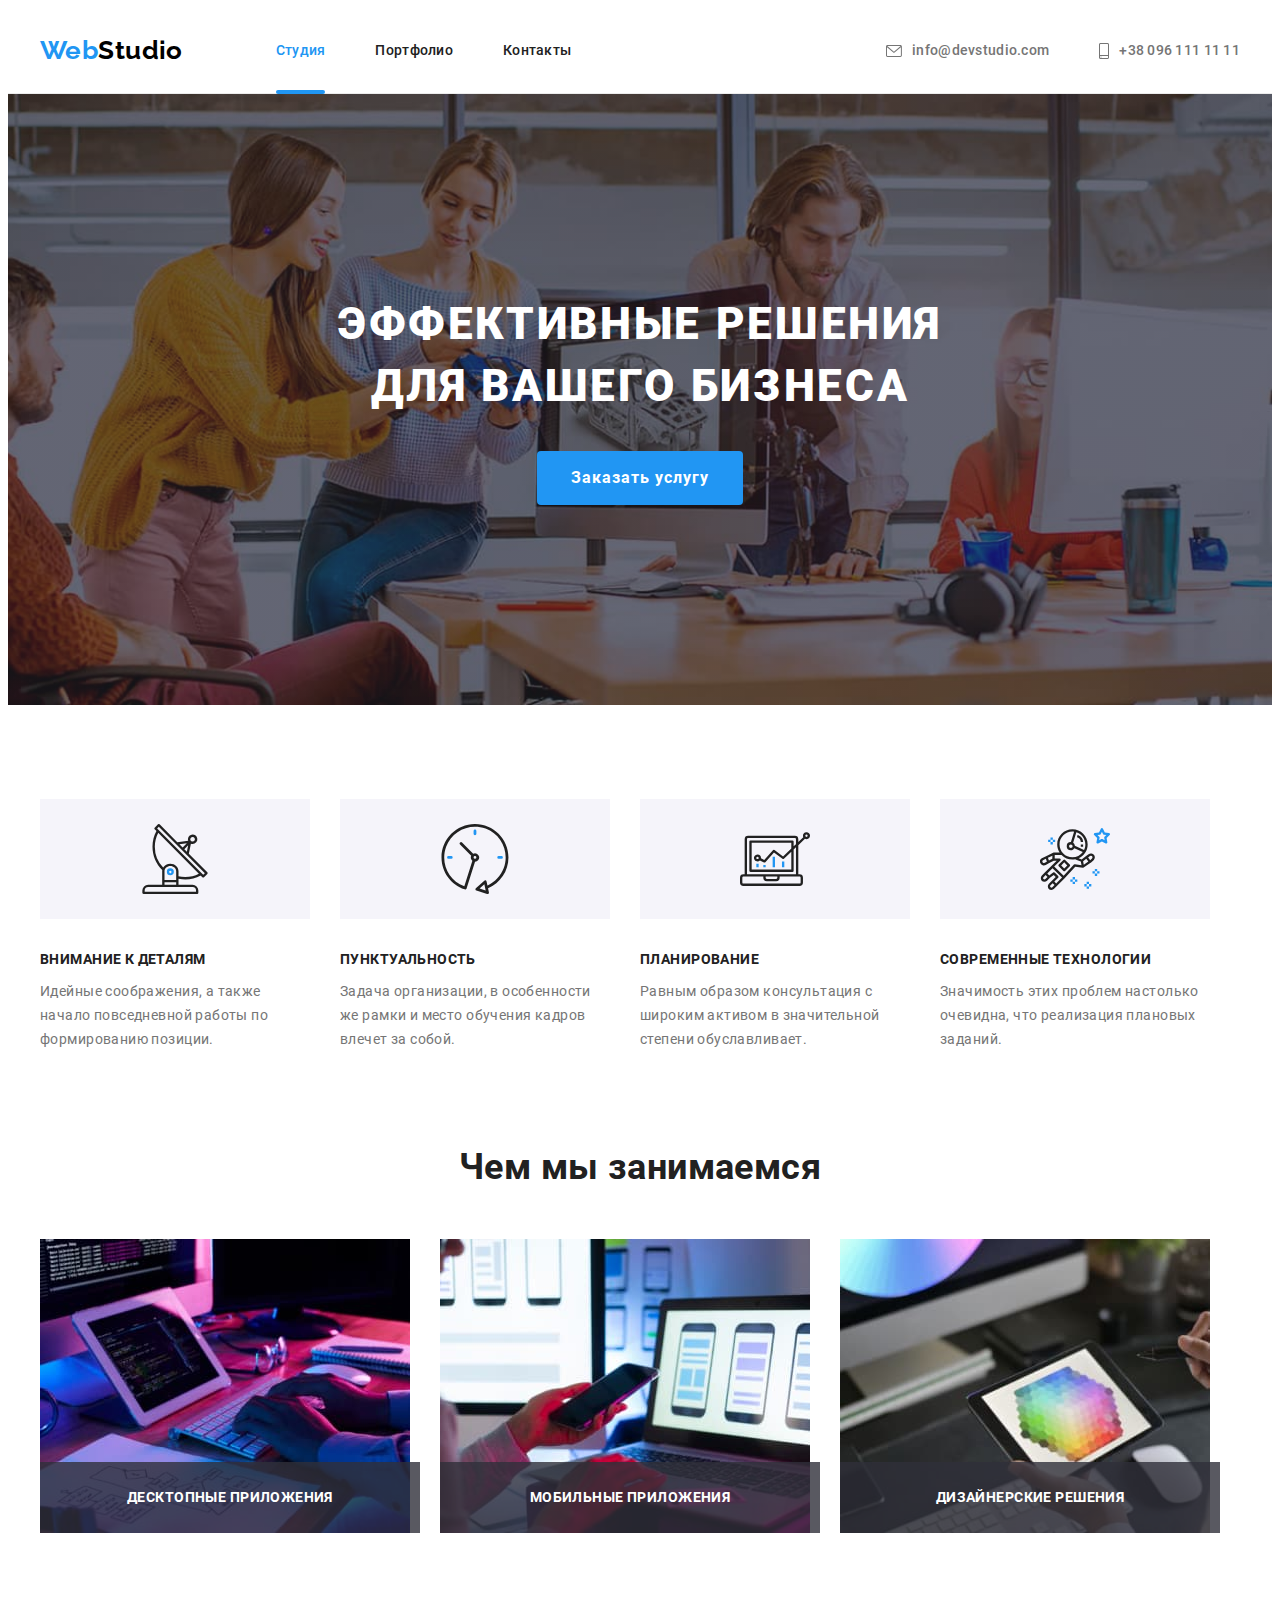
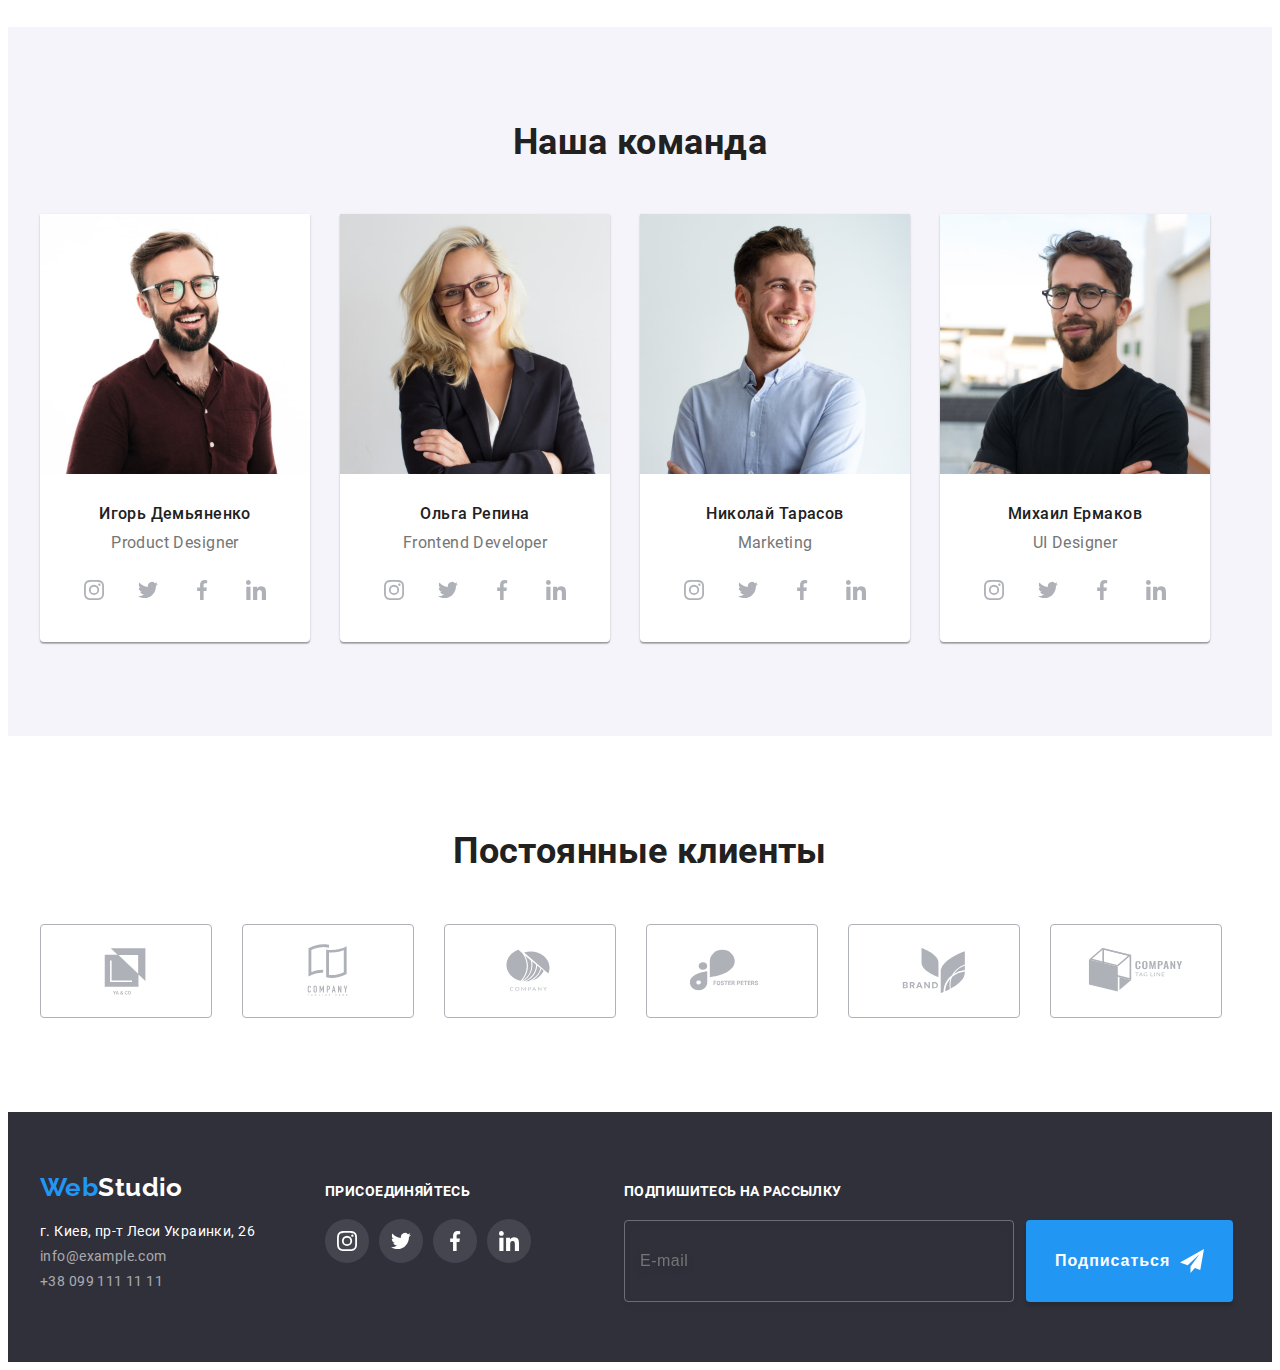
==== commit 07bc057f: "add fonts and fix input focus" ====
--- a/index.html
+++ b/index.html
@@ -5,12 +5,12 @@
     <meta http-equiv="X-UA-Compatible" content="IE=edge" />
     <meta name="viewport" content="width=device-width, initial-scale=1.0" />
     <title>Студія</title>
-    <link rel="preconnect" href="https://fonts.googleapis.com" />
+    <!-- <link rel="preconnect" href="https://fonts.googleapis.com" />
     <link rel="preconnect" href="https://fonts.gstatic.com" crossorigin />
     <link
       href="https://fonts.googleapis.com/css2?family=Raleway:wght@700&family=Roboto:wght@400;500;700;900&display=swap"
       rel="stylesheet"
-    />
+    /> -->
     <link
       rel="stylesheet"
       href="https://cdnjs.cloudflare.com/ajax/libs/modern-normalize/1.1.0/modern-normalize.min.css"
@@ -19,6 +19,7 @@
       referrerpolicy="no-referrer"
     />
     <link rel="stylesheet" href="./css/styles.css" />
+    <link rel="stylesheet" href="./css/main.min.css" />
   </head>
   <body>
     <header class="header">
--- a/css/main.min.css
+++ b/css/main.min.css
@@ -0,0 +1 @@
+:root{--primary-background-color: #ffffff;--secondary-background-color: #f5f4fa;--primary-text-color: #757575;--secondary-text-color: #212121;--accent: #2196f3;--button-hover: #188ce8;--logo-color: #000000;--input-text-color: #000000;--invert-text-color: #ffffff;--third-text-color: rgba(255, 255, 255, 0.6);--third-background-color: #2f303a;--header-border: #ececec;--card-set-gap: 30px;--icon-color: #afb1b8;--main-transition: 250ms cubic-bezier(0.4, 0, 0.2, 1)}@font-face{font-family:"Roboto";src:url("../fonts/Roboto-Bold.woff2") format("woff2"),url("../fonts/Roboto-Bold.woff") format("woff");font-weight:700;font-style:normal;font-display:swap}@font-face{font-family:"Roboto";src:url("../fonts/Roboto-Regular.woff2") format("woff2"),url("../fonts/Roboto-Regular.woff") format("woff");font-weight:400;font-style:normal;font-display:swap}@font-face{font-family:"Roboto";src:url("../fonts/Roboto-Medium.woff2") format("woff2"),url("../fonts/Roboto-Medium.woff") format("woff");font-weight:500;font-style:normal;font-display:swap}@font-face{font-family:"Raleway";src:url("../fonts/Raleway-Bold.woff2") format("woff2"),url("../fonts/Raleway-Bold.woff") format("woff");font-weight:700;font-style:normal;font-display:swap}@font-face{font-family:"Roboto";src:url("../fonts/Roboto-Black.woff2") format("woff2"),url("../fonts/Roboto-Black.woff") format("woff");font-weight:900;font-style:normal;font-display:swap}body{font-family:"Roboto",sans-serif;background-color:var(--primary-background-color);color:var(--primary-text-color);font-size:14px;letter-spacing:.03em}img{display:block;max-width:100%;height:auto}ul{list-style:none;padding:0;margin:0}h1,h2,h3{margin:0}p{margin:0}a{text-decoration:none}.visually-hidden{position:absolute;width:1px;height:1px;margin:-1px;border:0;padding:0;white-space:nowrap;clip-path:inset(100%);clip:rect(0 0 0 0);overflow:hidden}.container{width:1200px;padding-left:15px;padding-right:15px;margin-left:auto;margin-right:auto}.section{padding-top:94px;padding-bottom:94px}.header{border-bottom:1px solid var(--header-border)}.header__container{display:flex;align-items:center}.nav{display:flex;align-items:center}.header .logo{margin-right:93px}.logo{font-family:"Raleway",sans-serif;font-weight:700;font-size:26px;line-height:1.2}.logo__accent-part{color:var(--accent)}.logo__main-part{color:var(--logo-color)}.site-nav,.contact-nav{display:flex;margin-left:auto}.site-nav__item:not(:last-child),.contact-nav__item:not(:last-child){margin-right:50px}.site-nav__link{display:inline-block;color:var(--secondary-text-color);padding-top:32px;padding-bottom:32px;font-weight:500;line-height:1.14;letter-spacing:.02em;transition:color var(--main-transition)}.site-nav__link:hover,.site-nav__link:focus{color:var(--accent)}.site-nav__link--current{position:relative;color:var(--accent)}.site-nav__link--current::after{position:absolute;content:"";width:100%;height:4px;border-radius:2px;bottom:-4px;left:0;background-color:var(--accent)}.contact-nav__link{display:flex;align-items:center;color:var(--primary-text-color);padding-top:32px;padding-bottom:32px;font-weight:500;line-height:1.5;letter-spacing:.02em;transition:color var(--main-transition)}.contact-nav__link:hover,.contact-nav__link:focus{color:var(--accent)}.contact-nav__icon{fill:currentColor;margin-right:10px}.hero{background-color:var(--third-background-color);background-image:linear-gradient(to right, rgba(47, 48, 58, 0.4), rgba(47, 48, 58, 0.4)),url("../images/hero-bg.jpg");background-position:center;max-width:1600px;margin:0 auto;background-size:cover;background-repeat:no-repeat;text-align:center;padding-top:200px;padding-bottom:200px}.hero__title{color:var(--invert-text-color);margin-top:0;margin-bottom:34px;margin-left:auto;margin-right:auto;width:696px;font-weight:900;font-size:44px;line-height:1.4;letter-spacing:.06em;text-transform:uppercase}.hero__button{display:inline-block;background-color:var(--accent);border-radius:4px;border-color:rgba(0,0,0,0);color:var(--invert-text-color);padding:10px 32px;font-family:inherit;font-weight:700;font-size:16px;line-height:1.88;text-align:center;letter-spacing:.06em;transition:background-color var(--main-transition)}.hero__button:hover{cursor:pointer}.hero__button:hover,.hero__button:focus{background-color:var(--button-hover)}.benefits__list{display:flex}.benefits__item{width:270px}.benefits__item:not(:last-child){margin-right:30px}.benefits__icon{background-color:var(--secondary-background-color);width:270px;height:120px;align-items:center;display:flex;align-items:center;justify-content:center;margin-bottom:30px}.benefits__title{margin-bottom:10px;color:var(--secondary-text-color);font-weight:700;font-size:14px;line-height:1.5;text-transform:uppercase}.benefits__text{line-height:1.7}.about-us{padding-top:0%}.about-us__list{display:flex}.about-us__title{margin-bottom:50px;font-weight:700;font-size:36px;line-height:1.2;text-align:center;color:var(--secondary-text-color)}.about-us__item{position:relative}.about-us__item:not(:last-child){margin-right:30px}.about-us__text{position:absolute;bottom:0;width:100%;padding:27px 5px;background:rgba(47,48,58,.8);font-weight:700;font-size:14px;line-height:1.2;text-align:center;letter-spacing:.03em;text-transform:uppercase;color:var(--invert-text-color)}.command{background-color:var(--secondary-background-color)}.command__list{display:flex}.command__title{font-weight:700;margin-bottom:50px;font-size:36px;line-height:1.2;text-align:center;color:var(--secondary-text-color)}.card{width:270px;background:var(--primary-background-color);box-shadow:0px 1px 3px rgba(0,0,0,.12),0px 1px 1px rgba(0,0,0,.14),0px 2px 1px rgba(0,0,0,.2);border-radius:0px 0px 4px 4px}.card:not(:last-child){margin-right:30px}.card__photo{margin-bottom:30px}.card__title{margin-bottom:10px;font-weight:500;font-size:16px;line-height:1.2;text-align:center;color:var(--secondary-text-color)}.card__text{font-size:16px;line-height:1.2;text-align:center;margin-bottom:16px}.card__social{display:flex;width:206px;margin:0 auto 30px}.clients__title{margin-top:0;margin-bottom:50px;font-weight:700;font-size:36px;line-height:1.2;text-align:center;color:var(--secondary-text-color)}.clients__list{display:flex}.clients__icon-box:not(:last-child){margin-right:30px}.clients__link{width:170px;height:92px;border-radius:4px;border:1px solid;border-color:var(--icon-color);display:flex;justify-content:center;align-items:center;transition:border-color var(--main-transition)}.clients__link:hover{border-color:var(--accent)}.clients__link:hover .clients__icon{fill:var(--accent)}.clients__icon{fill:var(--icon-color);transition:fill var(--main-transition)}.portfolio__menu{display:flex;justify-content:center;margin-bottom:50px}.menu__button{background-color:var(--secondary-background-color);border-radius:4px;border-color:rgba(0,0,0,0);color:var(--secondary-text-color);padding:6px 22px;font-family:inherit;font-weight:500;font-size:16px;line-height:1.6;text-align:center;transition:background-color var(--main-transition),box-shadow var(--main-transition),color var(--main-transition)}.menu__button:hover,.menu__button:focus{background-color:var(--accent);box-shadow:0px 3px 1px rgba(0,0,0,.1),0px 1px 2px rgba(0,0,0,.08),0px 2px 2px rgba(0,0,0,.12);color:var(--invert-text-color)}.menu__item:not(:last-child){margin-right:8px}.card-set{display:flex;flex-wrap:wrap;margin-right:calc(-1*var(--card-set-gap));margin-bottom:calc(-1*var(--card-set-gap))}.card-set__card{flex-basis:calc(33.3333333333% - var(--card-set-gap));margin-right:var(--card-set-gap);margin-bottom:var(--card-set-gap);border-left:1px solid #eee;border-right:1px solid #eee;border-bottom:1px solid #eee;transition:box-shadow var(--main-transition)}.card-set__card:hover{box-shadow:0px 1px 1px rgba(0,0,0,.12),0px 4px 4px rgba(0,0,0,.06),1px 4px 6px rgba(0,0,0,.16)}.card-set__card:hover .card-set__hidden-text{transform:translateY(0%)}.card-set__content{padding:20px 24px}.card-set__title{margin-bottom:5px;font-weight:700;font-size:18px;line-height:2;letter-spacing:.06em;color:var(--secondary-text-color)}.card-set__wrapper{position:relative;overflow:hidden}.card-set__text{font-size:16px;line-height:1.9}.card-set__hidden-text{position:absolute;top:0;color:var(--invert-text-color);background:rgba(33,150,243,.9);font-size:18px;line-height:1.56;letter-spacing:.03em;padding:63px 24px;transform:translateY(100%);transition:transform var(--main-transition)}.overlay{width:100%;height:100%;position:fixed;top:0;background:rgba(0,0,0,.2);transition:opacity var(--main-transition),visibility var(--main-transition)}.overlay.is-hidden .modal{transform:translate(-50%, -50%) scale(0)}.modal{position:absolute;width:528px;height:581px;background:var(--primary-background-color);box-shadow:0px 1px 3px rgba(0,0,0,.12),0px 1px 1px rgba(0,0,0,.14),0px 2px 1px rgba(0,0,0,.2);border-radius:4px;padding:40px;top:50%;left:50%;transform:translate(-50%, -50%);transition:transform var(--main-transition)}.modal__close-button{position:absolute;top:8px;right:8px;width:30px;height:30px;padding:10px;background:var(--primary-background-color);border:1px solid rgba(0,0,0,.1);border-radius:50%;display:flex;justify-content:center;align-items:center}.modal__close-button:hover .modal__close-icon,.modal__close-button:focus .modal__close-icon{fill:var(--accent)}.modal__close-icon{fill:var(--logo-color);transition:fill var(--main-transition)}.is-hidden{opacity:0;visibility:hidden;pointer-events:none}.modal__title{margin:0;font-weight:700;font-size:20px;line-height:1.15;text-align:center;letter-spacing:.03em;color:var(--secondary-text-color);margin-bottom:12px}.modal-form__inputs{margin-bottom:20px}.checkbox{margin-bottom:30px}.modal-form__input,.modal-form__input--textarea{outline:none;width:100%;height:40px;border:1px solid rgba(33,33,33,.2);border-radius:4px;padding:12px 42px;font-size:14px;line-height:1.5;letter-spacing:.01em;color:var(--input-text-color);transition:border var(--main-transition)}.modal-form__input:focus,.modal-form__input--textarea:focus{border:1px solid var(--accent)}.modal-form__wrap{position:relative;margin-top:4px}.modal-form__icon{position:absolute;top:50%;transform:translateY(-50%);left:12px;fill:var(--secondary-text-color);transition:fill var(--main-transition)}.modal-form__input:focus+.modal-form__icon{fill:var(--accent)}.modal-form__input--textarea{margin-top:4px;padding:12px 16px;height:120px;resize:none}.modal-form__input--textarea::placeholder{font-weight:400;font-size:14px;line-height:1.14;letter-spacing:.01em;color:rgba(117,117,117,.5)}.checkbox__text,.checkbox__offer-link{font-weight:400;font-size:14px;line-height:1.71;letter-spacing:.03em;color:var(--primary-text-color);display:flex;justify-content:center}.checkbox__icon-wrap{display:flex;justify-content:center;align-items:center;width:16px;height:15px;border:2px solid #303030;border-radius:2px;margin-right:10px;transition:background-color var(--main-transition),border var(--main-transition)}.checkbox__icon{fill:rgba(0,0,0,0);transition:fill var(--main-transition)}.checkbox__input:checked+.checkbox__icon-wrap{background-color:var(--accent);border:none}.checkbox__input:checked+.checkbox__icon-wrap .checkbox__icon{fill:var(--primary-background-color)}.checkbox__offer-link{color:var(--accent);text-decoration:underline var(--accent)}.modal-form__button-wrap{text-align:center}.modal-form__button{display:inline-block;background-color:var(--accent);border-radius:4px;border-color:rgba(0,0,0,0);color:var(--invert-text-color);font-family:inherit;font-weight:700;font-size:16px;line-height:1.88;text-align:center;letter-spacing:.06em;padding:10px 55px;transition:background-color var(--main-transition)}.modal-form__button:hover{cursor:pointer}.modal-form__button:hover,.modal-form__button:focus{background-color:var(--button-hover)}.footer{background-color:var(--third-background-color);padding-top:60px;padding-bottom:60px}.footer__container{display:flex;align-items:baseline}.contact-information{margin-right:70px}.footer__logo{display:inline-block;margin-bottom:20px}.logo__invert-part{color:var(--invert-text-color)}.address{font-style:normal}.address__item:not(:last-child){margin-bottom:9px}.address__link{color:var(--third-text-color);transition:color var(--main-transition)}.address__link:hover,.address__link:focus{color:var(--accent)}.address__link--contrast{color:var(--invert-text-color)}.social{margin-right:93px}.social__title{font-weight:700;font-size:14px;line-height:1.15;text-transform:uppercase;color:var(--invert-text-color);margin-bottom:20px}.social__list{display:flex}.social__icon-box{display:flex;width:44px;height:44px;background-color:rgba(255,255,255,.1);border-radius:50%;justify-content:center;align-items:center;transition:background-color var(--main-transition)}.social__icon-box:not(:last-child){margin-right:10px}.social__icon-link{width:44px;height:44px;border-radius:50%;background-color:rgba(0,0,0,0);display:flex;fill:var(--invert-text-color);align-items:center;justify-content:center;transition:background-color var(--main-transition)}.social__icon-link:hover{background-color:var(--accent)}.social__icon-link--gray{fill:var(--icon-color)}.social__icon-link--gray:hover{fill:var(--invert-text-color)}.subscribe-form{display:flex}.subscribe-wrap__title{margin:0;font-weight:700;font-size:14px;line-height:1.14;letter-spacing:.03em;text-transform:uppercase;color:var(--invert-text-color);margin-bottom:20px}.subscribe-form__mail{width:358px;height:50px;outline:none;border:1px solid rgba(255,255,255,.3);filter:drop-shadow(0px 4px 4px rgba(0, 0, 0, 0.15));border-radius:4px;background-color:rgba(0,0,0,0);padding:15px 15px;margin-right:12px;font-weight:400;font-size:16px;line-height:1.25;letter-spacing:.03em;color:rgba(255,255,255,.6);transition:border var(--main-transition)}.subscribe-form__mail:focus{border:1px solid var(--accent)}.subscribe-form__button{display:flex;align-items:center;background-color:var(--accent);border-radius:4px;border:0px rgba(0,0,0,0) solid;box-shadow:0px 4px 4px rgba(0,0,0,.15);padding:10px 29px;transition:background-color var(--main-transition)}.subscribe-form__button:hover{cursor:pointer}.subscribe-form__button:hover,.subscribe-form__button:focus{background-color:var(--button-hover)}.subscribe-button__text{color:var(--invert-text-color);font-family:inherit;font-weight:700;font-size:16px;line-height:1.88;text-align:center;letter-spacing:.06em;margin-right:10px}/*# sourceMappingURL=main.min.css.map */